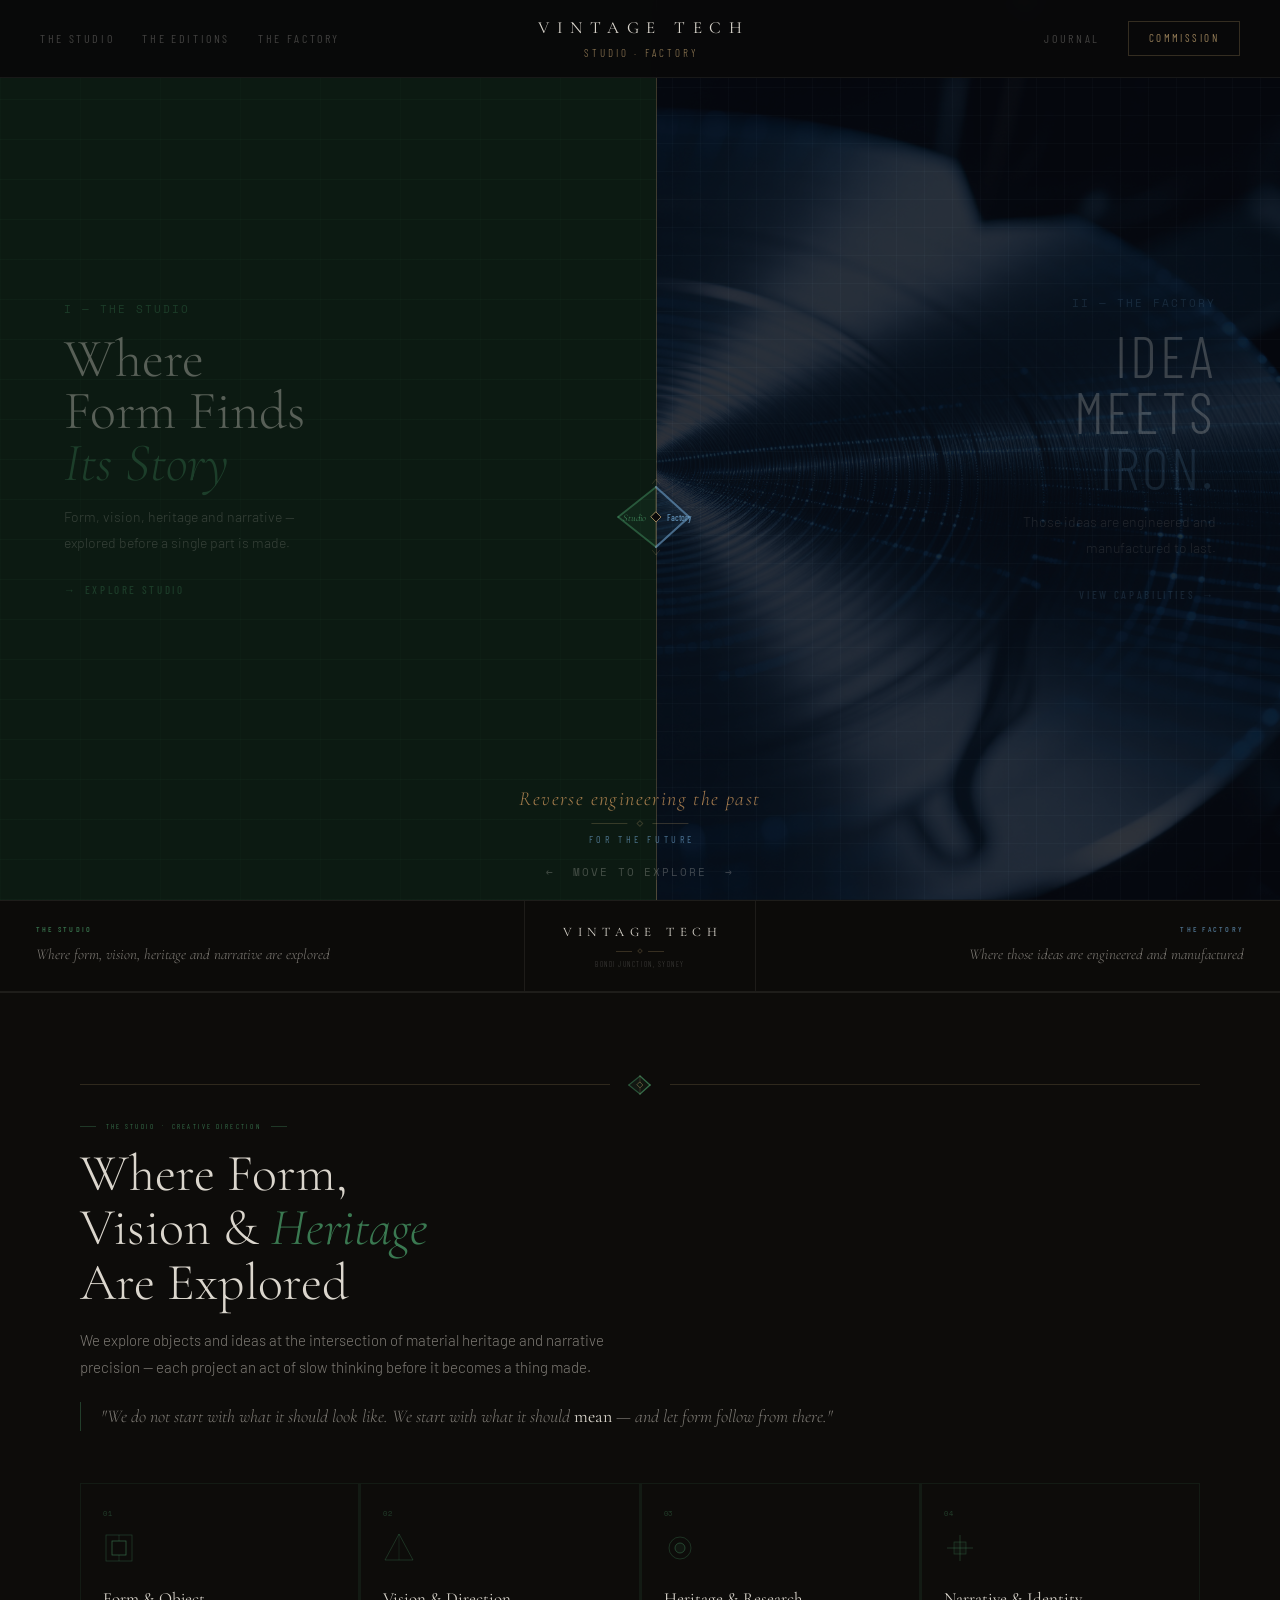
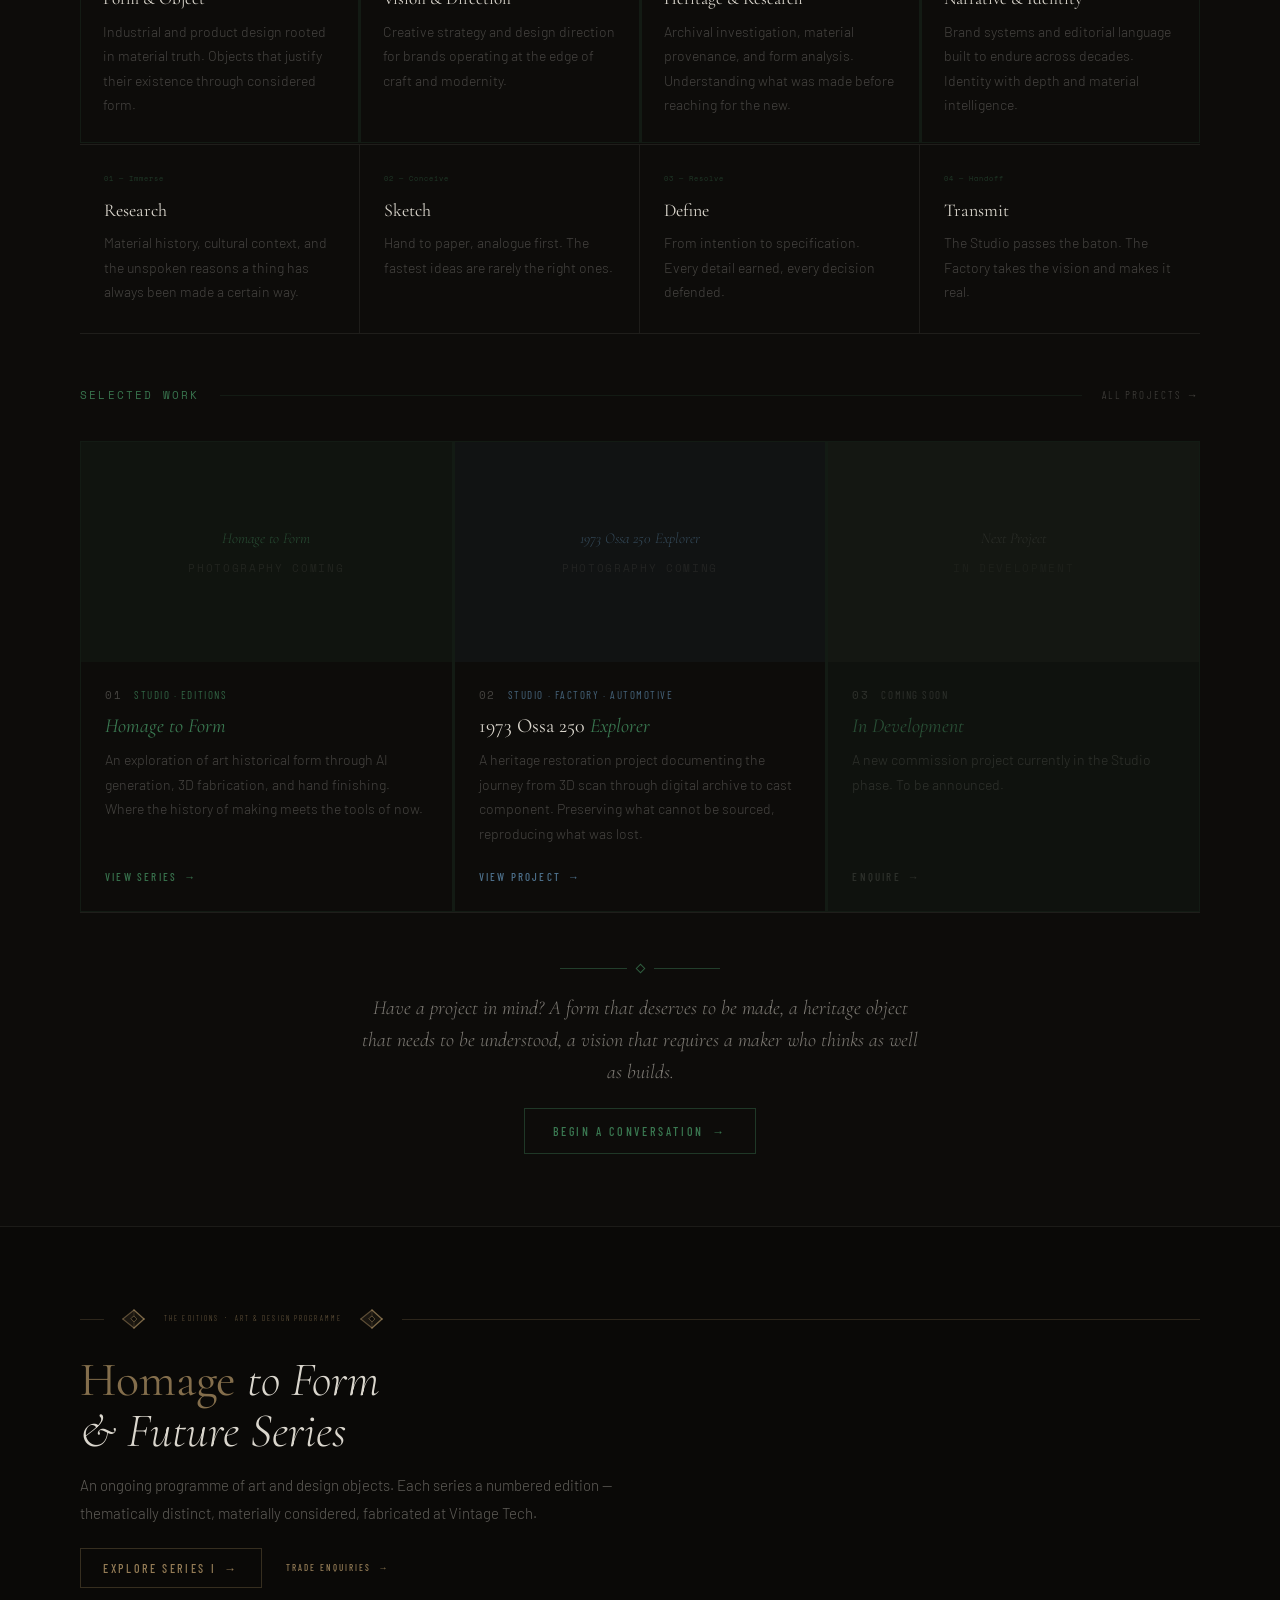
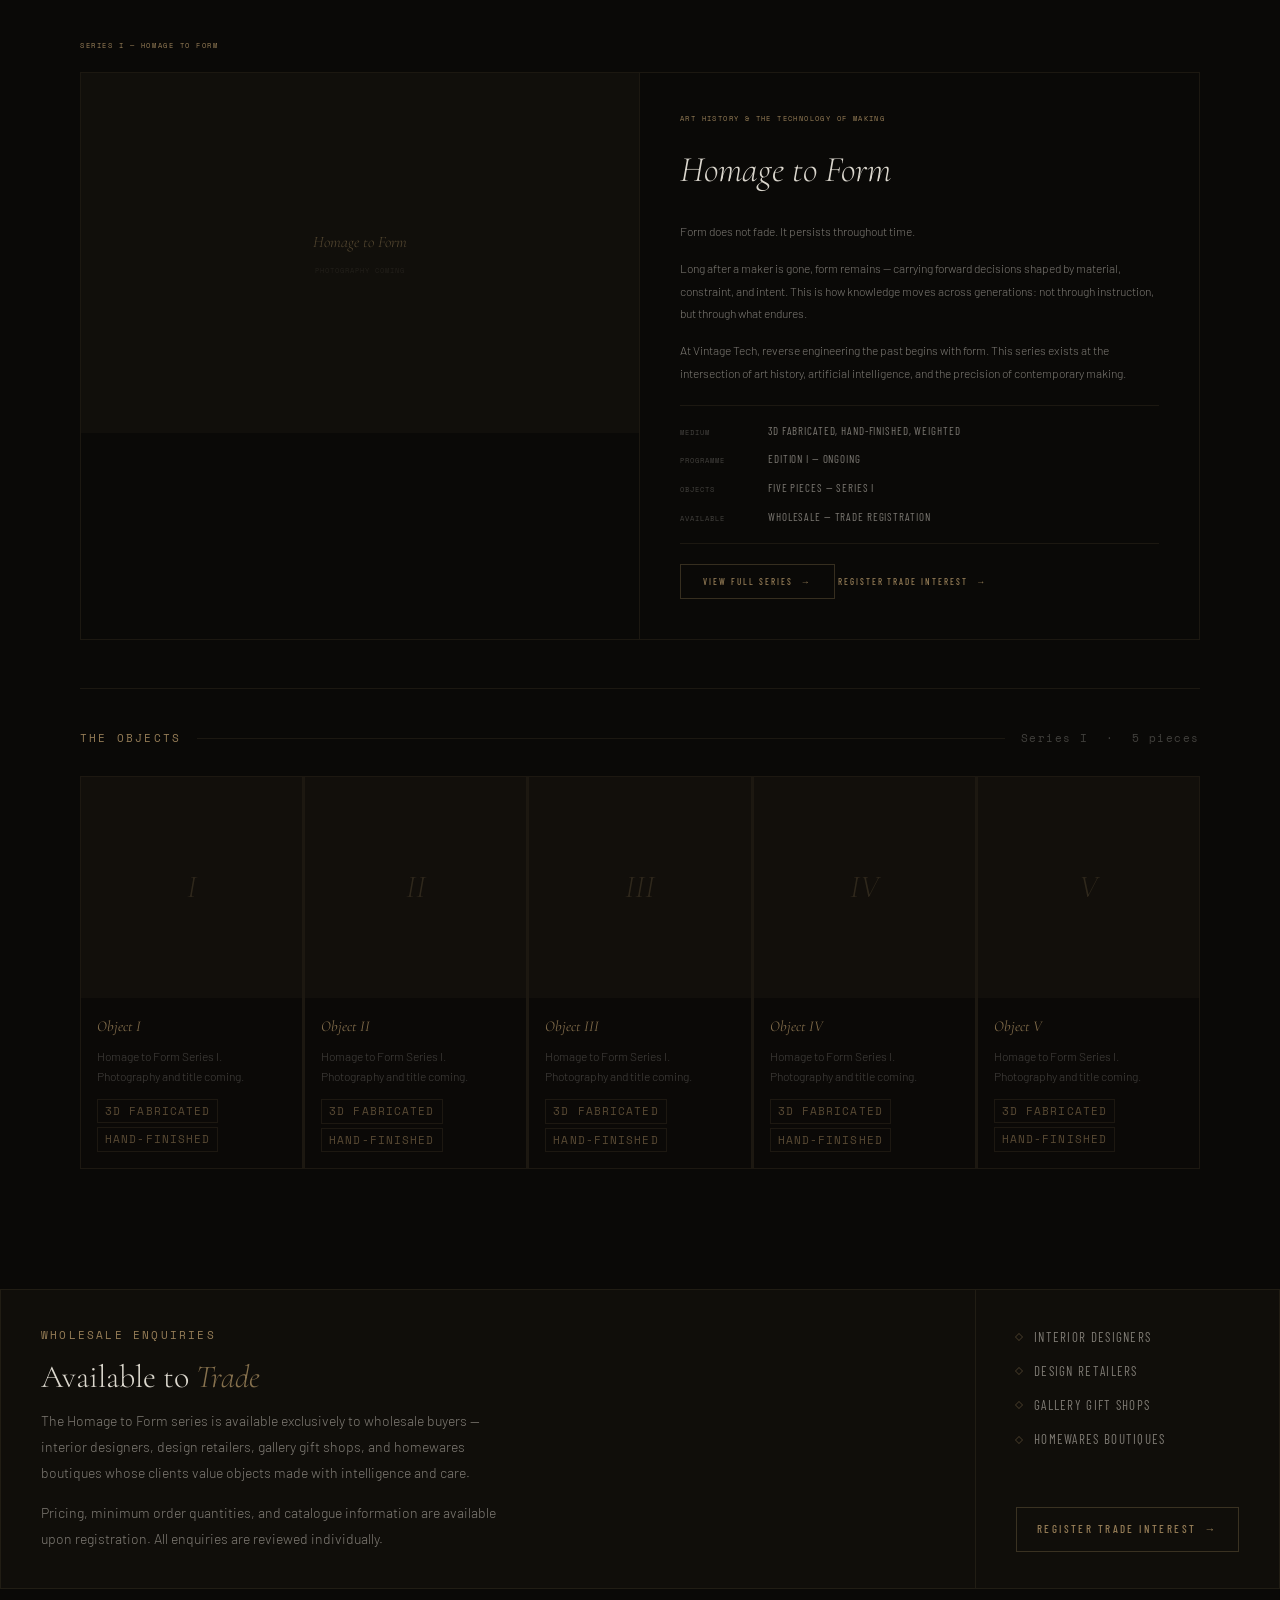
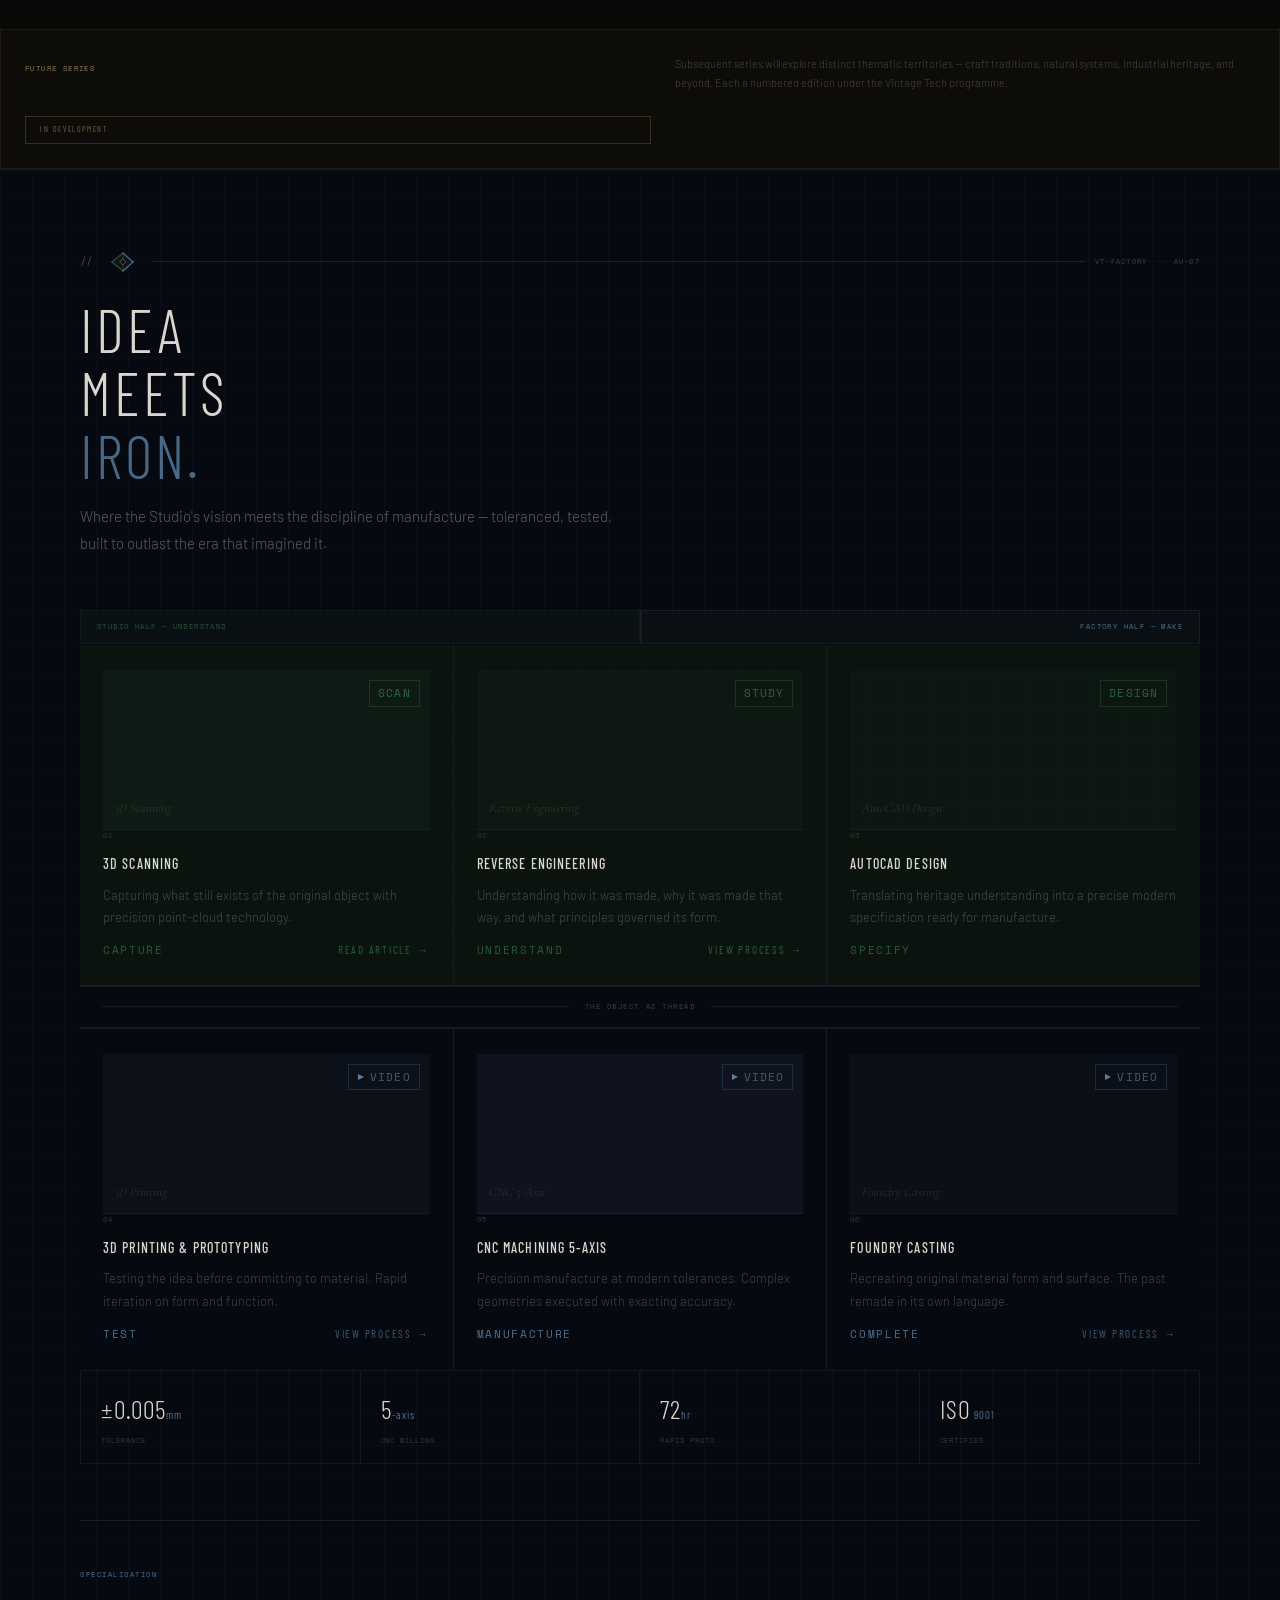
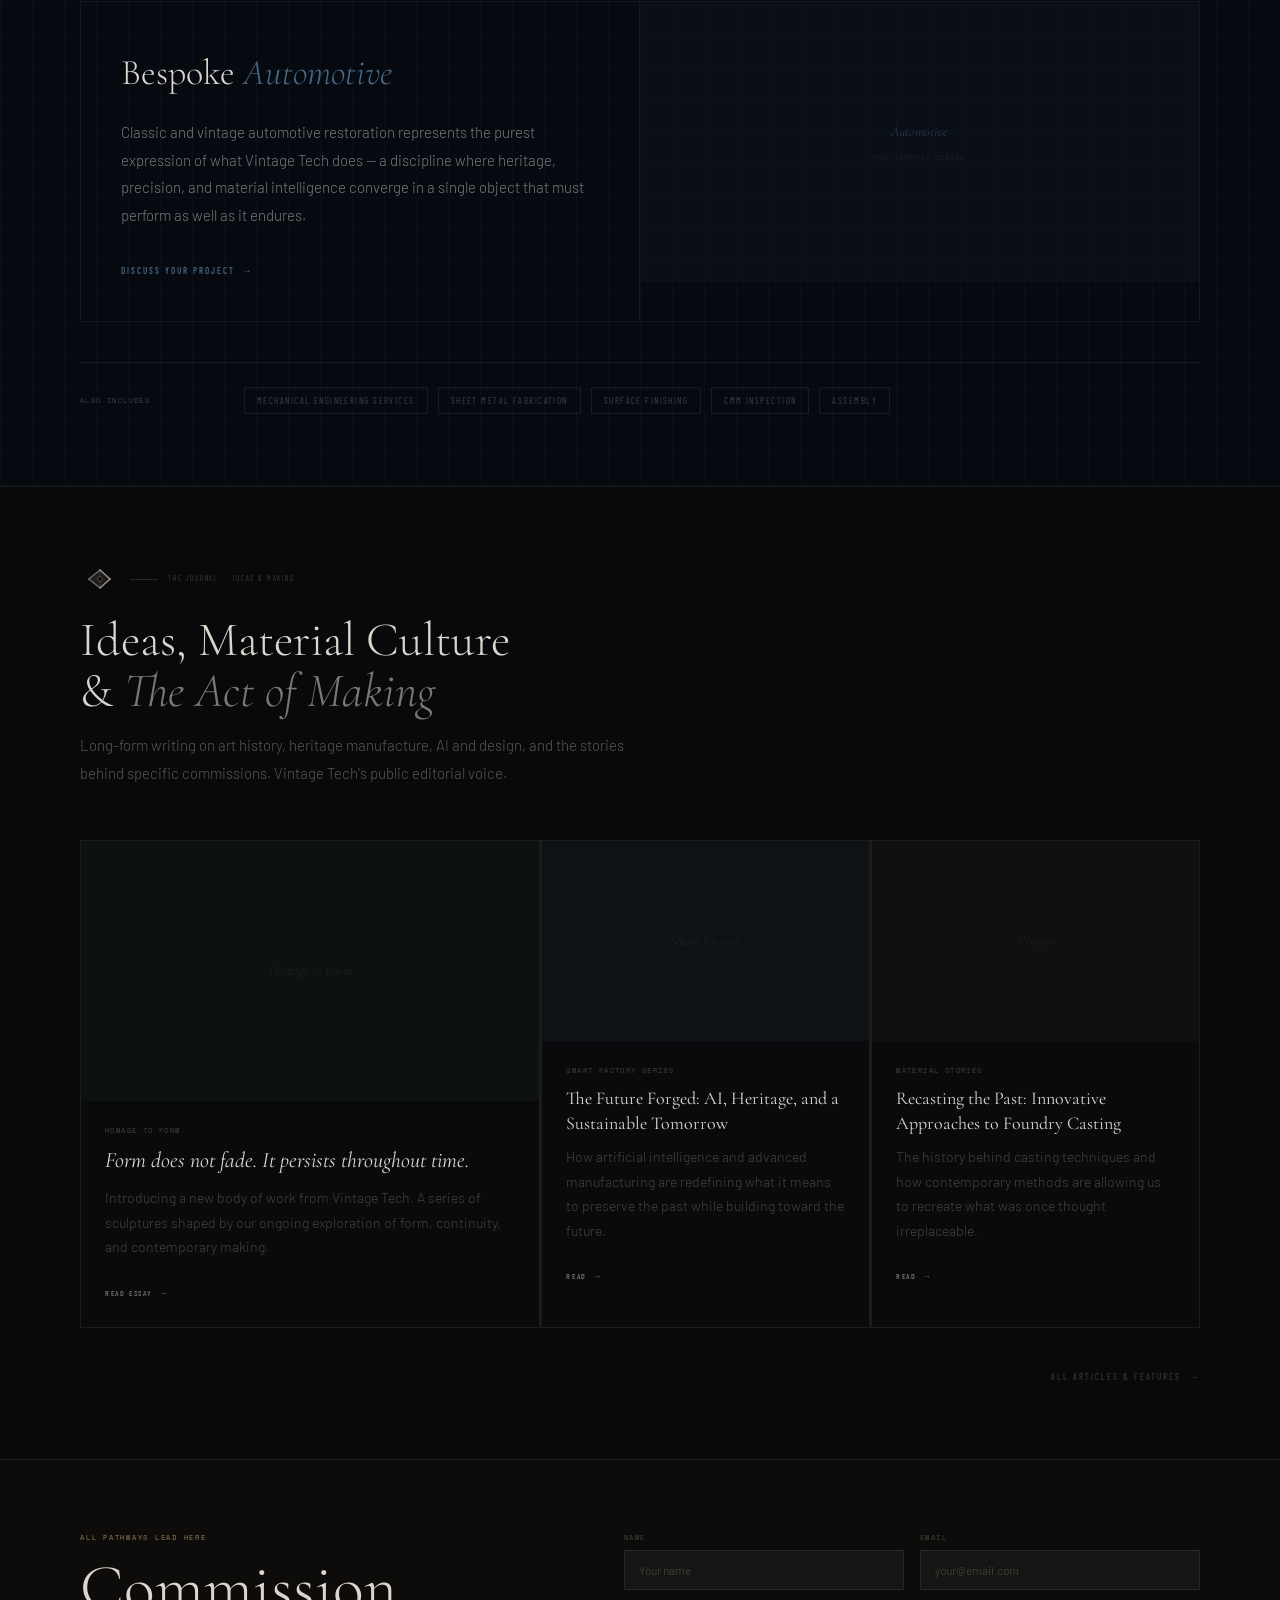
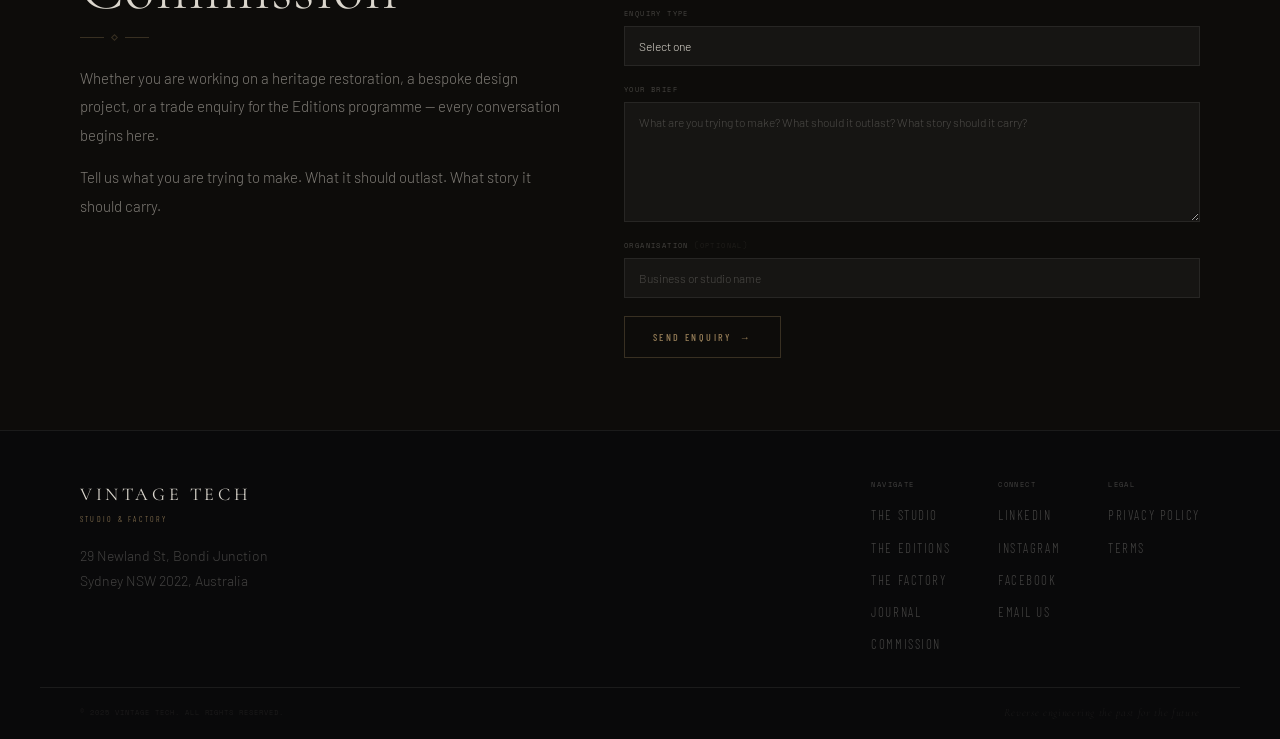
==== index.html @ 2820f930 "Add files via upload" ====
<!DOCTYPE html>
<html lang="en-AU">
<head>
  <meta charset="UTF-8">
  <meta name="viewport" content="width=device-width, initial-scale=1.0">
  <title>Vintage Tech — Studio &amp; Factory</title>
  <meta name="description" content="Reverse engineering the past for the future. Vintage Tech is a Sydney-based studio and factory specialising in heritage design, precision engineering, and the Homage to Form art and design programme.">
  <link rel="preconnect" href="https://fonts.googleapis.com">
  <link rel="preconnect" href="https://fonts.gstatic.com" crossorigin>
  <link href="https://fonts.googleapis.com/css2?family=Cormorant+Garamond:ital,wght@0,300;0,400;0,500;1,300;1,400;1,500&family=Barlow+Condensed:wght@200;300;400;500;600;700&family=Barlow:wght@200;300;400;500&family=Space+Mono:wght@400;700&display=swap" rel="stylesheet">
  <style>/* ═══════════════════════════════════════
   VINTAGE TECH — Main Stylesheet
   Palette:
   Studio  → Forest Green  #1c3d2b / #2e6644 / rgba(74,158,106,x)
   Factory → Steel Blue    #0d1020 / #2c4a7a / rgba(106,156,196,x)
   Brand   → Gold Accent   rgba(184,154,106,x)
   Base    → Near Black    #09090a
═══════════════════════════════════════ */

/* ── Reset & Base ── */
*, *::before, *::after { box-sizing: border-box; margin: 0; padding: 0; }

:root {
  --ink:       #09090a;
  --ink-warm:  #0d0c0a;
  --ink-cold:  #070910;
  --parchment: #ede8de;

  --s-dark:    #0c1a12;
  --s-mid:     #1c3d2b;
  --s-accent:  #2e6644;
  --s-glow:    rgba(74,158,106,0.7);
  --s-dim:     rgba(74,158,106,0.35);
  --s-hair:    rgba(74,158,106,0.1);

  --f-dark:    #070910;
  --f-mid:     #1a1f2e;
  --f-accent:  #2c4a7a;
  --f-glow:    rgba(106,156,196,0.7);
  --f-dim:     rgba(106,156,196,0.35);
  --f-hair:    rgba(106,156,196,0.1);

  --gold:      rgba(184,154,106,0.8);
  --gold-dim:  rgba(184,154,106,0.25);
  --gold-hair: rgba(184,154,106,0.1);

  --white:     rgba(237,232,222,0.92);
  --white-mid: rgba(237,232,222,0.5);
  --white-dim: rgba(237,232,222,0.25);
  --white-hair:rgba(237,232,222,0.08);

  --ff-serif:  'Cormorant Garamond', serif;
  --ff-cond:   'Barlow Condensed', sans-serif;
  --ff-body:   'Barlow', sans-serif;
  --ff-mono:   'Space Mono', monospace;
}

html { scroll-behavior: smooth; }

body {
  background: var(--ink);
  color: var(--white);
  font-family: var(--ff-body);
  font-weight: 300;
  line-height: 1.7;
  overflow-x: hidden;
}

a { text-decoration: none; color: inherit; }
.hidden { display: none; }

/* ── Navigation ── */
.nav {
  position: fixed;
  top: 0; left: 0; right: 0;
  z-index: 100;
  background: rgba(9,9,10,0.96);
  border-bottom: 1px solid var(--white-hair);
  backdrop-filter: blur(8px);
}
.nav-inner {
  display: grid;
  grid-template-columns: 1fr auto 1fr;
  align-items: center;
  padding: 14px 40px;
  max-width: 1400px;
  margin: 0 auto;
}
.nav-left  { display: flex; gap: 28px; align-items: center; }
.nav-right { display: flex; gap: 28px; align-items: center; justify-content: flex-end; }
.nav-link {
  font-family: var(--ff-cond);
  font-size: 12px; letter-spacing: .22em; text-transform: uppercase;
  color: var(--white-dim); transition: color .25s; font-weight: 400;
}
.nav-link:hover { color: var(--white); }
.nav-brand { text-align: center; }
.nav-logo-wrap {
  display: flex; align-items: center; gap: 10px;
  text-decoration: none;
}
.nav-logo-text { display: flex; flex-direction: column; gap: 1px; }
.brand-name {
  font-family: var(--ff-serif);
  font-size: 17px; letter-spacing: .44em; text-transform: uppercase;
  color: var(--white); font-weight: 400; padding-left: .44em; white-space: nowrap;
}
.brand-tag {
  font-family: var(--ff-cond);
  font-size: 11px; letter-spacing: .28em; text-transform: uppercase;
  color: var(--gold); font-weight: 300; padding-left: .28em;
}
.nav-cta {
  font-family: var(--ff-cond);
  font-size: 11px; letter-spacing: .22em; text-transform: uppercase;
  color: var(--gold); border: 1px solid var(--gold-dim);
  padding: 7px 20px; transition: all .25s; font-weight: 400;
}
.nav-cta:hover { background: var(--gold-dim); }

/* ── Hero ── */
.hero {
  position: relative;
  height: 100vh;
  min-height: 600px;
  overflow: hidden;
  cursor: crosshair;
  user-select: none;
  margin-top: 0;
}

.hero-factory {
  position: absolute; inset: 0;
  background: var(--ink-cold);
}
.factory-grid {
  position: absolute; inset: 0;
  background-image:
    repeating-linear-gradient(0deg, rgba(106,156,196,.04) 0, rgba(106,156,196,.04) 1px, transparent 1px, transparent 28px),
    repeating-linear-gradient(90deg, rgba(106,156,196,.04) 0, rgba(106,156,196,.04) 1px, transparent 1px, transparent 28px);
}
.factory-img {
  position: absolute; inset: 0;
  background-size: cover; background-position: center;
  background-repeat: no-repeat;
  opacity: .18;
}

.hero-studio {
  position: absolute; inset: 0;
  background: var(--s-dark);
  clip-path: polygon(0 0, 50% 0, 50% 100%, 0 100%);
  transition: none;
}
.studio-lines {
  position: absolute; inset: 0;
  background-image:
    repeating-linear-gradient(0deg, rgba(74,158,106,.045) 0, rgba(74,158,106,.045) 1px, transparent 1px, transparent 40px),
    repeating-linear-gradient(90deg, rgba(74,158,106,.022) 0, rgba(74,158,106,.022) 1px, transparent 1px, transparent 80px);
}
.studio-img {
  position: absolute; inset: 0;
  background-size: cover; background-position: center;
  background-repeat: no-repeat;
  opacity: .18;
}

.hero-divider {
  position: absolute; top: 0; bottom: 0;
  left: 50%; width: 1px;
  background: rgba(184,154,106,.3);
  z-index: 14; pointer-events: none;
}
.divider-tick { position: absolute; left: 0; width: 1px; height: 20px; background: rgba(184,154,106,.15); }
.divider-tick.top  { top: 0; }
.divider-tick.bottom { bottom: 0; }

/* divider tick marks */

/* Diamond canvas — rides the divider line, centred at cursor Y */
.hero-diamond-canvas {
  position: absolute;
  z-index: 20;
  pointer-events: none;
  transform: translate(-50%, -50%);
  left: auto;
  top: auto;
}

.hero-content {
  position: absolute; top: 50%; transform: translateY(-50%);
  z-index: 10; pointer-events: none;
  opacity: 0; transition: opacity .15s;
  max-width: 260px;
}
.studio-content  { left: 5%; }
.factory-content { right: 5%; text-align: right; }

.hc-eyebrow {
  font-family: var(--ff-mono);
  font-size: 11px; letter-spacing: .18em; text-transform: uppercase;
  margin-bottom: 14px;
}
.studio-content .hc-eyebrow  { color: var(--s-glow); }
.factory-content .hc-eyebrow { color: var(--f-glow); }
.factory-eyebrow { color: var(--f-glow) !important; }

.hc-headline {
  font-family: var(--ff-serif);
  line-height: .97; font-weight: 300; color: var(--white); margin-bottom: 14px;
}
.studio-headline  { font-size: 54px; }
.studio-headline em { font-style: italic; color: rgba(74,158,106,.75); }
.factory-headline {
  font-family: var(--ff-cond) !important;
  font-size: 58px; font-weight: 300; text-transform: uppercase; letter-spacing: .05em;
}
.factory-headline span { color: rgba(106,156,196,.65); }

.hc-body {
  font-family: var(--ff-body);
  font-size: 14px; font-weight: 300;
  color: var(--white-mid); line-height: 1.85; margin-bottom: 18px;
}
.hc-action {
  display: inline-flex; align-items: center; gap: 7px;
  font-family: var(--ff-cond);
  font-size: 11px; letter-spacing: .24em; text-transform: uppercase; font-weight: 500;
  pointer-events: all;
}
.studio-action  { color: rgba(74,158,106,.7); }
.factory-action { color: rgba(106,156,196,.7); }
.action-arrow   { font-size: 11px; }

.hero-mantra {
  position: absolute; bottom: 52px; left: 50%;
  transform: translateX(-50%);
  z-index: 22; pointer-events: none;
  display: flex; flex-direction: column; align-items: center; gap: 5px;
}
.mantra-past {
  font-family: var(--ff-serif);
  font-size: 20px; font-style: italic; font-weight: 300;
  color: rgba(200,148,90,.82); letter-spacing: .07em; white-space: nowrap;
}
.mantra-orn { display: flex; align-items: center; gap: 10px; }
.mantra-line    { display: block; width: 36px; height: 1px; background: var(--gold-dim); }
.mantra-diamond { display: block; width: 5px; height: 5px; border: 1px solid var(--gold-dim); transform: rotate(45deg); }
.mantra-future {
  font-family: var(--ff-cond);
  font-size: 10px; letter-spacing: .36em; text-transform: uppercase;
  color: rgba(106,156,196,.65); font-weight: 400; padding-left: .36em;
}

.hero-hint {
  position: absolute; bottom: 18px; left: 50%;
  transform: translateX(-50%);
  z-index: 22; pointer-events: none;
  font-family: var(--ff-mono); font-size: 11px; letter-spacing: .18em;
  color: var(--white-dim); text-transform: uppercase; white-space: nowrap;
  transition: opacity .5s;
}

/* ── Scroll indicator ── */
.scroll-indicator {
  position: absolute;
  bottom: 24px; left: 50%;
  transform: translateX(-50%);
  z-index: 30;
  display: flex; flex-direction: column; align-items: center; gap: 5px;
  text-decoration: none;
  opacity: 0;
  transition: opacity .6s ease;
  cursor: pointer;
  padding: 12px;
}
.scroll-indicator.visible { opacity: 1; }
.scroll-indicator.hidden  { opacity: 0; pointer-events: none; }

.si-diamond {
  width: 8px; height: 8px;
  border: 1px solid rgba(184,154,106,.65);
  background: transparent;
  transform: rotate(45deg);
  animation: si-pulse 2s ease-in-out infinite;
}
.si-chevron {
  animation: si-bounce 2s ease-in-out infinite;
}

@keyframes si-pulse {
  0%, 100% { border-color: rgba(184,154,106,.65); }
  50%       { border-color: rgba(184,154,106,.25); }
}
@keyframes si-bounce {
  0%, 100% { transform: translateY(0); }
  50%       { transform: translateY(3px); }
}

/* Show scroll indicator on mobile, hide hint text on mobile */
@media (max-width: 960px) {
  .hero-hint { display: none; }
  .scroll-indicator { opacity: 1; }
  .scroll-indicator.visible { opacity: 1; }
}
/* Hide on desktop — hint text serves that purpose */
@media (min-width: 961px) {
  .scroll-indicator { display: none; }
}

/* ── Diamond Section Header System ── */
.vt-section-head { margin-bottom: 52px; }

.vt-sh-crown {
  display: flex; align-items: center; gap: 10px;
  margin-bottom: 16px;
}
.vt-sh-line {
  flex: 1; height: 1px;
  background: rgba(184,154,106,.2);
}
.vt-sh-diamond {
  width: 7px; height: 7px; flex-shrink: 0;
  border: 1px solid rgba(184,154,106,.6);
  transform: rotate(45deg);
}
.studio-section-head .vt-sh-diamond { background: var(--s-dark); }
.editions-section-head .vt-sh-diamond { background: rgba(11,10,8,1); }

.vt-sh-eyebrow {
  display: flex; align-items: center; gap: 10px;
  font-family: var(--ff-cond);
  font-size: 7px; letter-spacing: .32em; text-transform: uppercase;
  font-weight: 400; margin-bottom: 14px;
}
.studio-sh-eyebrow { color: rgba(74,158,106,.65); }
.vt-sh-eyebrow-rule {
  display: block; width: 16px; height: 1px;
  background: rgba(74,158,106,.3);
}

.vt-sh-title {
  font-family: var(--ff-serif);
  font-size: 52px; font-weight: 300;
  color: var(--white); line-height: 1.05;
  margin-bottom: 16px;
}
.studio-sh-title em { font-style: italic; color: rgba(74,158,106,.75); }

.vt-sh-sub {
  font-family: var(--ff-body);
  font-size: 15px; font-weight: 300;
  color: var(--white-mid); line-height: 1.85;
  max-width: 560px; margin-bottom: 20px;
}

/* Section header animated mark canvas */
.vt-sh-mark {
  display: block;
  flex-shrink: 0;
  width: 40px; height: 40px;
}
.editions-line { flex: 0 0 24px; }
.editions-line-r { flex: 1; }
.editions-diamond { border-color: rgba(184,154,106,.55); }
.editions-diamond { background: rgba(11,10,8,1); }

/* Editions navigation links */
.editions-title-link {
  color: inherit; text-decoration: none; transition: opacity .25s;
}
.editions-title-link:hover { opacity: .75; }
.editions-head-links {
  display: flex; gap: 24px; align-items: center; margin-top: 12px;
}
.editions-explore-link {
  font-family: var(--ff-cond); font-size: 12px;
  letter-spacing: .22em; text-transform: uppercase;
  color: var(--gold); border: 1px solid var(--gold-dim);
  padding: 9px 22px; font-weight: 500;
  display: inline-flex; align-items: center; gap: 8px;
  transition: all .25s;
}
.editions-explore-link:hover { background: var(--gold-dim); }
.series-cta-primary {
  border: 1px solid var(--gold-dim);
  color: var(--gold); padding: 9px 22px;
}
.series-cta-primary:hover { background: var(--gold-dim); }
/* Object card as link */
.object-card-link { text-decoration: none; color: inherit; cursor: pointer; }
.object-card-link:hover { border-color: var(--gold-dim) !important; }
.object-card-link:hover .oc-title em { color: rgba(184,154,106,.9); }
.vt-sh-label-centre {
  font-family: var(--ff-cond);
  font-size: 7px; letter-spacing: .3em; text-transform: uppercase;
  color: rgba(184,154,106,.6); font-weight: 300; white-space: nowrap;
}
.editions-sh-title {
  font-size: 48px; font-style: italic;
}
.editions-sh-title strong {
  font-style: normal; font-weight: 400;
  color: rgba(184,154,106,.7);
}
.editions-sh-sub { color: rgba(237,232,222,.38); }

/* Factory header */
.factory-section-head .vt-sh-title {
  font-family: var(--ff-cond) !important;
  font-size: 60px; font-weight: 300;
  text-transform: uppercase; letter-spacing: .05em;
}
.factory-sh-sub { color: rgba(237,232,222,.38); }
.vt-sh-slash {
  font-family: var(--ff-mono); font-size: 11px;
  color: rgba(106,156,196,.5); letter-spacing: -.05em; flex-shrink: 0;
}
.factory-diamond {
  border-color: rgba(106,156,196,.55);
  background: var(--ink-cold);
}
.factory-line { flex: 1; background: rgba(106,156,196,.15); }
.vt-sh-code {
  font-family: var(--ff-mono); font-size: 7px;
  letter-spacing: .18em; color: rgba(106,156,196,.4);
  white-space: nowrap; flex-shrink: 0;
}

/* Journal header */
.journal-section-head .vt-sh-title {
  font-size: 48px;
}
.journal-sh-title em { font-style: italic; color: rgba(237,232,222,.5); }
.journal-sh-sub { color: rgba(237,232,222,.35); }
.journal-crown { justify-content: flex-start; }
.journal-diamond {
  border-color: rgba(237,232,222,.25);
  background: var(--ink);
}
.journal-line { flex: 0 0 28px; }
.vt-sh-label-left {
  font-family: var(--ff-cond);
  font-size: 7px; letter-spacing: .26em; text-transform: uppercase;
  color: rgba(237,232,222,.3); font-weight: 300;
}

/* ── Bridge Band ── */
.bridge {
  display: grid; grid-template-columns: 1fr auto 1fr;
  border-top: 1px solid var(--white-hair);
  border-bottom: 1px solid var(--white-hair);
  background: rgba(13,12,10,.98);
}
.bridge-studio, .bridge-factory {
  padding: 22px 36px;
  display: flex; flex-direction: column; gap: 5px;
}
.bridge-factory { align-items: flex-end; text-align: right; border-left: 1px solid var(--white-hair); }
.bridge-studio  { border-right: 1px solid var(--white-hair); }
.bridge-world-label {
  font-family: var(--ff-cond);
  font-size: 8px; letter-spacing: .28em; text-transform: uppercase; font-weight: 500;
}
.studio-label  { color: var(--s-glow); }
.factory-label { color: var(--f-glow); }
.bridge-desc {
  font-family: var(--ff-serif);
  font-size: 15px; font-style: italic; font-weight: 300; color: var(--white-mid);
}
.bridge-centre {
  padding: 20px 32px;
  display: flex; flex-direction: column; align-items: center; justify-content: center; gap: 6px;
}
.bridge-mark {
  font-family: var(--ff-serif);
  font-size: 13px; letter-spacing: .44em; text-transform: uppercase;
  color: var(--white); font-weight: 400; padding-left: .44em;
}
.bridge-orn { display: flex; align-items: center; gap: 6px; }
.b-line    { display: block; width: 16px; height: 1px; background: var(--gold-dim); }
.b-diamond { display: block; width: 4px; height: 4px; border: 1px solid var(--gold-dim); transform: rotate(45deg); }
.bridge-location {
  font-family: var(--ff-cond);
  font-size: 7px; letter-spacing: .22em; text-transform: uppercase;
  color: var(--white-dim); font-weight: 300;
}

/* ── Shared Section Styles ── */
.world-section, .journal-section, .commission-section {
  border-top: 1px solid var(--white-hair);
}
.section-inner {
  max-width: 1200px; margin: 0 auto;
  padding: 72px 40px;
}
.section-head {
  display: grid; grid-template-columns: 60px 1fr 1fr;
  gap: 32px; margin-bottom: 56px;
  align-items: start;
}
.section-num {
  font-family: var(--ff-serif);
  font-size: 72px; line-height: 1; font-weight: 300;
  color: var(--white-hair); margin-top: -8px;
}
.section-eyebrow {
  font-family: var(--ff-cond);
  font-size: 8px; letter-spacing: .3em; text-transform: uppercase;
  font-weight: 400; margin-bottom: 12px;
}
.section-title {
  font-family: var(--ff-serif);
  font-size: 48px; line-height: 1.05; font-weight: 300; color: var(--white);
}

/* ── Studio Section ── */
.studio-section { background: var(--ink-warm); }
.studio-eyebrow-text { color: var(--s-glow); }
.studio-title em { font-style: italic; color: rgba(74,158,106,.75); }
.studio-quote {
  font-family: var(--ff-serif);
  font-size: 18px; font-style: italic; font-weight: 300;
  color: var(--white-mid); line-height: 1.6; border-left: 1px solid var(--s-dim);
  padding-left: 20px;
}
.studio-quote strong { color: var(--white); font-style: normal; font-weight: 400; }

.disciplines-grid {
  display: grid; grid-template-columns: repeat(4, 1fr);
  gap: 1px; background: var(--s-hair); margin-bottom: 1px;
}
.discipline-card {
  padding: 24px 22px; background: var(--ink-warm);
  border: 1px solid var(--s-hair); transition: border-color .25s;
}
.discipline-card:hover { border-color: rgba(74,158,106,.2); }
.dc-num {
  font-family: var(--ff-mono); font-size: 7px;
  color: var(--s-dim); letter-spacing: .14em; margin-bottom: 12px;
}
.dc-icon { margin-bottom: 14px; }
.dc-name {
  font-family: var(--ff-serif); font-size: 17px; font-weight: 400;
  color: var(--white); margin-bottom: 6px;
}
.dc-desc {
  font-family: var(--ff-body); font-size: 14px; color: var(--white-dim);
  line-height: 1.75; font-weight: 300;
}

.process-strip {
  display: grid; grid-template-columns: repeat(4,1fr);
  border-top: 1px solid var(--white-hair);
}
.process-step {
  padding: 28px 24px; border-right: 1px solid var(--white-hair);
}
.process-step:last-child { border-right: none; }
.ps-num {
  font-family: var(--ff-mono); font-size: 7px;
  color: rgba(74,158,106,.3); letter-spacing: .14em; margin-bottom: 10px;
}
.ps-name {
  font-family: var(--ff-serif); font-size: 18px; font-weight: 400;
  color: var(--white); margin-bottom: 6px;
}
.ps-desc {
  font-family: var(--ff-body); font-size: 14px;
  color: var(--white-dim); line-height: 1.75; font-weight: 300;
}

/* ── Studio Selected Work ── */
.studio-work {
  border-top: 1px solid var(--white-hair);
  padding-top: 52px; margin-top: 0;
}
.studio-work-head {
  display: flex; align-items: center; gap: 20px;
  margin-bottom: 36px;
}
.sw-label {
  font-family: var(--ff-mono); font-size: 11px;
  letter-spacing: .2em; text-transform: uppercase;
  color: var(--s-glow); white-space: nowrap; flex-shrink: 0;
}
.sw-rule { flex: 1; height: 1px; background: var(--s-hair); }
.sw-all {
  font-family: var(--ff-cond); font-size: 11px; letter-spacing: .2em;
  text-transform: uppercase; color: var(--white-dim);
  white-space: nowrap; flex-shrink: 0; transition: color .25s;
}
.sw-all:hover { color: var(--white); }

.studio-work-grid {
  display: grid; grid-template-columns: repeat(3,1fr);
  gap: 1px; background: var(--s-hair);
}
.sw-card {
  background: var(--ink-warm);
  display: flex; flex-direction: column;
  border: 1px solid var(--s-hair); transition: border-color .25s;
}
.sw-card:hover { border-color: rgba(74,158,106,.2); }
.sw-card-upcoming { opacity: .55; }

.sw-card-img { width: 100%; height: 220px; position: relative; overflow: hidden; }
.sw-img-placeholder {
  background: rgba(74,158,106,.06);
  display: flex; flex-direction: column;
  align-items: center; justify-content: center; gap: 8px;
}
.sw-img-factory  { background: rgba(106,156,196,.05); }
.sw-img-upcoming { background: rgba(237,232,222,.03); }
.sw-img-label {
  font-family: var(--ff-serif); font-style: italic;
  font-size: 15px; color: rgba(74,158,106,.4);
}
.sw-img-factory .sw-img-label  { color: rgba(106,156,196,.4); }
.sw-img-upcoming .sw-img-label { color: rgba(237,232,222,.2); }
.sw-img-sub {
  font-family: var(--ff-mono); font-size: 11px;
  letter-spacing: .15em; text-transform: uppercase;
  color: var(--white-hair);
}

.sw-card-body { padding: 24px; display: flex; flex-direction: column; gap: 10px; flex: 1; }
.sw-card-meta { display: flex; align-items: center; gap: 12px; }
.sw-card-num {
  font-family: var(--ff-mono); font-size: 11px;
  color: var(--white-dim); letter-spacing: .14em;
}
.sw-card-cat {
  font-family: var(--ff-cond); font-size: 11px;
  letter-spacing: .14em; text-transform: uppercase; font-weight: 400;
}
.studio-cat  { color: rgba(74,158,106,.6); }
.factory-cat { color: rgba(106,156,196,.6); }
.upcoming-cat { color: var(--white-dim); }

.sw-card-title {
  font-family: var(--ff-serif); font-size: 20px;
  font-weight: 400; color: var(--white); line-height: 1.2;
}
.sw-card-title em { font-style: italic; color: rgba(74,158,106,.75); }
.sw-card-desc {
  font-family: var(--ff-body); font-size: 14px; font-weight: 300;
  color: var(--white-dim); line-height: 1.75; flex: 1;
}
.sw-card-link {
  font-family: var(--ff-cond); font-size: 11px; letter-spacing: .2em;
  text-transform: uppercase; font-weight: 500;
  display: inline-flex; align-items: center; gap: 7px;
  margin-top: auto; padding-top: 12px;
  transition: opacity .25s;
}
.sw-card-link:hover { opacity: .7; }
.studio-link  { color: rgba(74,158,106,.7); }
.factory-link { color: rgba(106,156,196,.7); }
.upcoming-link { color: var(--white-dim); cursor: default; }

/* Studio closing CTA */
.studio-cta {
  border-top: 1px solid var(--white-hair);
  padding: 52px 0 0;
}
.studio-cta-inner {
  display: flex; flex-direction: column; align-items: center;
  gap: 20px; text-align: center;
}
.sc-orn { display: flex; align-items: center; gap: 10px; width: 160px; }
.sc-orn-line { flex: 1; height: 1px; background: var(--s-dim); }
.sc-orn-diamond {
  width: 7px; height: 7px; flex-shrink: 0;
  border: 1px solid rgba(74,158,106,.55);
  background: var(--ink-warm); transform: rotate(45deg);
}
.studio-cta-text {
  font-family: var(--ff-serif); font-size: 20px;
  font-style: italic; font-weight: 300;
  color: var(--white-mid); line-height: 1.6;
  max-width: 560px;
}
.studio-cta-link {
  font-family: var(--ff-cond); font-size: 12px; letter-spacing: .24em;
  text-transform: uppercase; font-weight: 500;
  color: rgba(74,158,106,.75); border: 1px solid rgba(74,158,106,.3);
  padding: 12px 28px; display: inline-flex; align-items: center; gap: 8px;
  transition: all .25s;
}
.studio-cta-link:hover { background: rgba(74,158,106,.08); }

/* ── Editions Section ── */
.editions-section { background: rgba(11,10,8,.98); }
.editions-head { grid-template-columns: 60px 1fr auto; }
.editions-num { color: rgba(184,154,106,.12); }
.editions-eyebrow-text { color: var(--gold); }
.editions-title { font-size: 44px; }
.editions-title em { font-style: italic; color: rgba(184,154,106,.7); }
.editions-intro { max-width: 280px; }
.editions-intro-text {
  font-family: var(--ff-body); font-size: 15px; font-weight: 300;
  color: var(--white-mid); line-height: 1.85; margin-bottom: 16px;
}
.editions-trade-link {
  font-family: var(--ff-cond); font-size: 9px; letter-spacing: .22em;
  text-transform: uppercase; color: var(--gold); font-weight: 500;
  display: flex; align-items: center; gap: 8px; transition: opacity .25s;
}
.editions-trade-link:hover { opacity: .7; }

.series-block { margin-bottom: 48px; }
.series-label {
  font-family: var(--ff-mono); font-size: 7px; letter-spacing: .22em;
  text-transform: uppercase; color: var(--gold); margin-bottom: 20px;
}
.series-inner {
  display: grid; grid-template-columns: 1fr 1fr;
  gap: 0; border: 1px solid var(--gold-hair);
}
.series-image-col { border-right: 1px solid var(--gold-hair); }
.series-img-placeholder {
  width: 100%; height: 360px;
  background: rgba(184,154,106,.04);
  display: flex; flex-direction: column;
  align-items: center; justify-content: center; gap: 8px;
}
.sip-label {
  font-family: var(--ff-serif); font-style: italic;
  font-size: 16px; color: rgba(184,154,106,.4);
}
.sip-sub {
  font-family: var(--ff-mono); font-size: 7px; letter-spacing: .15em;
  text-transform: uppercase; color: var(--white-hair);
}
.series-text-col { padding: 40px; }
.series-eyebrow {
  font-family: var(--ff-mono); font-size: 7px; letter-spacing: .2em;
  text-transform: uppercase; color: var(--gold); margin-bottom: 14px;
}
.series-title {
  font-family: var(--ff-serif); font-size: 36px; font-weight: 300;
  font-style: italic; color: var(--white); margin-bottom: 20px;
}
.series-body p {
  font-family: var(--ff-body); font-size: 12px; font-weight: 300;
  color: var(--white-mid); line-height: 1.9; margin-bottom: 14px;
}
.series-details {
  display: flex; flex-direction: column; gap: 10px;
  border-top: 1px solid var(--gold-hair); border-bottom: 1px solid var(--gold-hair);
  padding: 16px 0; margin: 20px 0;
}
.sd-item { display: flex; gap: 16px; align-items: baseline; }
.sd-label {
  font-family: var(--ff-mono); font-size: 7px; letter-spacing: .15em;
  text-transform: uppercase; color: var(--white-dim); min-width: 72px;
}
.sd-value {
  font-family: var(--ff-cond); font-size: 11px; letter-spacing: .08em;
  text-transform: uppercase; color: var(--white-mid); font-weight: 400;
}
.series-cta {
  font-family: var(--ff-cond); font-size: 9px; letter-spacing: .22em;
  text-transform: uppercase; color: var(--gold); font-weight: 500;
  display: inline-flex; align-items: center; gap: 8px; transition: opacity .25s;
}
.series-cta:hover { opacity: .7; }

.future-series {
  display: grid; grid-template-columns: 1fr auto;
  gap: 24px; align-items: center;
  padding: 24px; border: 1px solid var(--gold-hair);
  background: rgba(184,154,106,.02);
}
.fs-label {
  font-family: var(--ff-mono); font-size: 7px; letter-spacing: .2em;
  text-transform: uppercase; color: var(--gold); margin-bottom: 8px;
}
.fs-desc {
  font-family: var(--ff-body); font-size: 11px; color: var(--white-dim);
  font-weight: 300; line-height: 1.75; max-width: 580px;
}
.fs-status {
  font-family: var(--ff-cond); font-size: 8px; letter-spacing: .2em;
  text-transform: uppercase; color: var(--gold); border: 1px solid var(--gold-dim);
  padding: 6px 14px; white-space: nowrap;
}

/* ── Editions Object Grid ── */
.objects-head {
  display: flex; align-items: center; gap: 16px;
  margin: 48px 0 28px; padding-top: 40px;
  border-top: 1px solid var(--gold-hair);
}
.oh-label {
  font-family: var(--ff-mono); font-size: 11px;
  letter-spacing: .2em; text-transform: uppercase;
  color: var(--gold); white-space: nowrap; flex-shrink: 0;
}
.oh-rule { flex: 1; height: 1px; background: var(--gold-hair); }
.oh-count {
  font-family: var(--ff-mono); font-size: 11px;
  letter-spacing: .14em; color: var(--white-dim);
  white-space: nowrap; flex-shrink: 0;
}

.objects-grid {
  display: grid; grid-template-columns: repeat(5,1fr);
  gap: 1px; background: var(--gold-hair);
  margin-bottom: 48px;
}
.object-card {
  background: rgba(11,10,8,.98);
  border: 1px solid var(--gold-hair);
  display: flex; flex-direction: column;
  transition: border-color .25s;
}
.object-card:hover { border-color: var(--gold-dim); }

.oc-img {
  width: 100%; aspect-ratio: 1;
  position: relative; overflow: hidden;
  display: flex; align-items: center; justify-content: center;
}
.oc-img-placeholder { background: rgba(184,154,106,.04); }
.oc-num {
  font-family: var(--ff-serif); font-size: 32px;
  font-weight: 300; color: rgba(184,154,106,.18);
  font-style: italic;
}

.oc-body { padding: 16px; display: flex; flex-direction: column; gap: 8px; }
.oc-title {
  font-family: var(--ff-serif); font-size: 15px;
  font-weight: 400; color: var(--white);
}
.oc-title em { font-style: italic; color: rgba(184,154,106,.7); }
.oc-desc {
  font-family: var(--ff-body); font-size: 12px;
  font-weight: 300; color: var(--white-dim); line-height: 1.65;
}
.oc-meta { display: flex; flex-wrap: wrap; gap: 4px; margin-top: 4px; }
.oc-label {
  font-family: var(--ff-mono); font-size: 11px;
  letter-spacing: .1em; text-transform: uppercase;
  color: rgba(184,154,106,.45);
  border: 1px solid var(--gold-hair); padding: 2px 7px;
}

/* Trade pathway */
.trade-pathway {
  border: 1px solid var(--gold-hair);
  background: rgba(184,154,106,.03);
  margin-bottom: 40px;
}
.tp-inner {
  display: grid; grid-template-columns: 1fr auto;
  gap: 0;
}
.tp-text-col {
  padding: 36px 40px;
  border-right: 1px solid var(--gold-hair);
  display: flex; flex-direction: column; gap: 14px;
}
.tp-eyebrow {
  font-family: var(--ff-mono); font-size: 11px;
  letter-spacing: .2em; text-transform: uppercase;
  color: var(--gold);
}
.tp-title {
  font-family: var(--ff-serif); font-size: 32px;
  font-weight: 300; color: var(--white); line-height: 1.1;
}
.tp-title em { font-style: italic; color: rgba(184,154,106,.7); }
.tp-desc {
  font-family: var(--ff-body); font-size: 14px;
  font-weight: 300; color: var(--white-mid); line-height: 1.85;
  max-width: 480px;
}
.tp-cta-col {
  padding: 36px 40px;
  display: flex; flex-direction: column;
  justify-content: space-between; gap: 24px;
  min-width: 240px;
}
.tp-qualifiers { display: flex; flex-direction: column; gap: 12px; }
.tp-q-item { display: flex; align-items: center; gap: 12px; }
.tp-q-diamond {
  width: 6px; height: 6px; flex-shrink: 0;
  border: 1px solid var(--gold-dim); transform: rotate(45deg);
}
.tp-q-text {
  font-family: var(--ff-cond); font-size: 13px;
  letter-spacing: .1em; text-transform: uppercase;
  color: var(--white-mid); font-weight: 400;
}
.tp-cta {
  font-family: var(--ff-cond); font-size: 11px;
  letter-spacing: .22em; text-transform: uppercase;
  color: var(--gold); border: 1px solid var(--gold-dim);
  padding: 12px 20px; display: inline-flex;
  align-items: center; gap: 8px; font-weight: 500;
  transition: all .25s; align-self: flex-start;
}
.tp-cta:hover { background: var(--gold-dim); }

/* ── Factory Section ── */
.factory-section { background: var(--ink-cold); position: relative; }
.factory-grid-bg {
  position: absolute; inset: 0;
  background-image:
    repeating-linear-gradient(0deg, rgba(106,156,196,.03) 0, rgba(106,156,196,.03) 1px, transparent 1px, transparent 32px),
    repeating-linear-gradient(90deg, rgba(106,156,196,.03) 0, rgba(106,156,196,.03) 1px, transparent 1px, transparent 32px);
  pointer-events: none;
}
.factory-section .section-inner { position: relative; z-index: 2; }
.factory-num { color: rgba(106,156,196,.08); }
.factory-eyebrow-text {
  font-family: var(--ff-mono) !important; color: var(--f-glow);
}
.factory-title {
  font-family: var(--ff-cond) !important;
  font-size: 60px; font-weight: 300;
  text-transform: uppercase; letter-spacing: .05em;
}
.factory-accent { color: rgba(106,156,196,.65); }
.factory-intro-text {
  font-family: var(--ff-body); font-size: 15px; font-weight: 300;
  color: var(--white-mid); line-height: 1.85;
}

.service-sequence { margin-bottom: 56px; }
.seq-header {
  display: grid; grid-template-columns: 1fr auto 1fr;
  gap: 0; margin-bottom: 1px;
}
.seq-header-studio, .seq-header-factory {
  font-family: var(--ff-mono); font-size: 7px; letter-spacing: .2em;
  text-transform: uppercase; padding: 10px 16px;
  background: rgba(74,158,106,.04);
}
.seq-header-studio  { color: rgba(74,158,106,.5); border: 1px solid rgba(74,158,106,.08); }
.seq-header-factory { color: var(--f-glow); border: 1px solid var(--f-hair); text-align: right; }
.seq-divider-v { width: 1px; background: var(--white-hair); }

.services-grid {
  display: grid; grid-template-columns: repeat(3,1fr);
  gap: 1px; background: var(--white-hair);
}
.service-card {
  padding: 24px 22px; background: var(--ink-cold);
  border: 1px solid transparent; transition: border-color .25s;
}
.service-card:hover { border-color: rgba(106,156,196,.15); }
.studio-service { background: rgba(11,18,14,.9); }
.studio-service:hover { border-color: rgba(74,158,106,.15); }

.thread-divider {
  grid-column: span 3;
  display: flex; align-items: center; gap: 16px;
  padding: 14px 22px; background: var(--ink-cold);
  border-top: 1px solid var(--white-hair); border-bottom: 1px solid var(--white-hair);
}
.td-line { flex: 1; height: 1px; background: var(--white-hair); }
.td-text {
  font-family: var(--ff-mono); font-size: 7px; letter-spacing: .22em;
  text-transform: uppercase; color: var(--white-dim); white-space: nowrap;
}

.sc-num {
  font-family: var(--ff-mono); font-size: 7px;
  letter-spacing: .14em; margin-bottom: 10px;
}
.studio-service .sc-num  { color: rgba(74,158,106,.35); }
.factory-service .sc-num { color: var(--f-dim); }
.sc-name {
  font-family: var(--ff-cond); font-size: 14px; letter-spacing: .08em;
  text-transform: uppercase; font-weight: 500; color: var(--white); margin-bottom: 8px;
}
.sc-desc {
  font-family: var(--ff-body); font-size: 13px; color: var(--white-dim);
  line-height: 1.75; font-weight: 300; margin-bottom: 12px;
}
.sc-tag {
  font-family: var(--ff-mono); font-size: 11px; letter-spacing: .15em;
  text-transform: uppercase; color: rgba(74,158,106,.5);
}
.factory-tag { color: var(--f-glow) !important; }

/* Service card image placeholder */
.sc-img {
  width: 100%; height: 160px;
  position: relative; overflow: hidden;
  display: flex; align-items: center; justify-content: center;
  border-bottom: 1px solid rgba(237,232,222,.05);
}
.sc-img-placeholder { background: rgba(11,18,14,.95); }
.factory-service .sc-img-placeholder { background: rgba(7,9,16,.95); }

/* Distinct tints per discipline */
.sc-img-scan   { background: rgba(74,158,106,.06) !important; }
.sc-img-reveng { background: rgba(74,158,106,.04) !important; }
.sc-img-cad    { background: rgba(74,158,106,.03) !important; }
.sc-img-print  { background: rgba(106,156,196,.05) !important; }
.sc-img-cnc    { background: rgba(106,156,196,.07) !important; }
.sc-img-cast   { background: rgba(106,156,196,.04) !important; }

.sc-img-label {
  font-family: var(--ff-serif); font-style: italic;
  font-size: 13px; color: rgba(237,232,222,.15);
  position: absolute; bottom: 10px; left: 12px;
}
.sc-img-badge {
  position: absolute; top: 10px; right: 10px;
  font-family: var(--ff-mono); font-size: 11px;
  letter-spacing: .1em; text-transform: uppercase;
  padding: 3px 8px;
  display: flex; align-items: center; gap: 5px;
}
.studio-badge {
  border: 1px solid rgba(74,158,106,.2);
  color: rgba(74,158,106,.55);
}
.factory-badge {
  border: 1px solid rgba(106,156,196,.2);
  color: rgba(106,156,196,.55);
}

/* Service card footer row */
.sc-card-footer {
  display: flex; justify-content: space-between;
  align-items: center; margin-top: 8px;
}
.sc-article-link {
  font-family: var(--ff-cond); font-size: 11px;
  letter-spacing: .16em; text-transform: uppercase;
  color: rgba(74,158,106,.55); font-weight: 400;
  display: inline-flex; align-items: center; gap: 5px;
  transition: color .25s;
}
.sc-article-link:hover { color: rgba(74,158,106,.85); }
.factory-article { color: rgba(106,156,196,.55) !important; }
.factory-article:hover { color: rgba(106,156,196,.85) !important; }

.specs-bar {
  display: grid; grid-template-columns: repeat(4,1fr);
  border: 1px solid var(--f-hair); margin-top: 1px;
}
.spec-item {
  padding: 16px 20px; border-right: 1px solid var(--f-hair);
}
.spec-item:last-child { border-right: none; }
.spec-val {
  font-family: var(--ff-cond); font-size: 26px;
  color: var(--white); font-weight: 300; letter-spacing: .04em;
}
.spec-u { font-size: 11px; color: var(--f-glow); font-weight: 400; }
.spec-label {
  font-family: var(--ff-mono); font-size: 7px; letter-spacing: .14em;
  text-transform: uppercase; color: var(--f-dim); margin-top: 4px;
}

.automotive-block {
  border-top: 1px solid var(--white-hair);
  padding-top: 48px; margin-bottom: 40px;
}
.auto-label {
  font-family: var(--ff-mono); font-size: 7px; letter-spacing: .22em;
  text-transform: uppercase; color: var(--f-glow); margin-bottom: 20px;
}
.auto-inner { display: grid; grid-template-columns: 1fr 1fr; gap: 0; border: 1px solid var(--f-hair); }
.auto-text { padding: 40px; border-right: 1px solid var(--f-hair); }
.auto-title {
  font-family: var(--ff-serif); font-size: 36px; font-weight: 300;
  color: var(--white); margin-bottom: 16px;
}
.auto-title em { font-style: italic; color: rgba(106,156,196,.65); }
.auto-desc {
  font-family: var(--ff-body); font-size: 15px; font-weight: 300;
  color: var(--white-mid); line-height: 1.85; margin-bottom: 24px;
}
.auto-cta {
  font-family: var(--ff-cond); font-size: 9px; letter-spacing: .22em;
  text-transform: uppercase; color: var(--f-glow); font-weight: 500;
  display: inline-flex; align-items: center; gap: 8px; transition: opacity .25s;
}
.auto-cta:hover { opacity: .7; }
.auto-img-placeholder {
  height: 280px; background: rgba(106,156,196,.03);
  display: flex; flex-direction: column;
  align-items: center; justify-content: center; gap: 8px;
}
.aip-label {
  font-family: var(--ff-serif); font-style: italic;
  font-size: 14px; color: var(--f-dim);
}
.aip-sub {
  font-family: var(--ff-mono); font-size: 7px; letter-spacing: .15em;
  text-transform: uppercase; color: var(--white-hair);
}

.also-includes {
  border-top: 1px solid var(--white-hair);
  padding-top: 24px;
  display: grid; grid-template-columns: 140px 1fr;
  gap: 24px; align-items: center;
}
.ai-label {
  font-family: var(--ff-mono); font-size: 7px; letter-spacing: .2em;
  text-transform: uppercase; color: var(--white-dim);
}
.ai-items { display: flex; flex-wrap: wrap; gap: 10px; }
.ai-item {
  font-family: var(--ff-cond); font-size: 9px; letter-spacing: .16em;
  text-transform: uppercase; color: var(--white-dim); font-weight: 400;
  border: 1px solid var(--white-hair); padding: 5px 12px;
}

/* ── Journal ── */
.journal-section { background: rgba(10,10,12,.98); }
.journal-head { margin-bottom: 48px; }
.journal-eyebrow {
  font-family: var(--ff-cond); font-size: 8px; letter-spacing: .3em;
  text-transform: uppercase; color: var(--white-dim); margin-bottom: 12px;
}
.journal-title {
  font-family: var(--ff-serif); font-size: 44px; font-weight: 300;
  color: var(--white); line-height: 1.1; margin-bottom: 16px;
}
.journal-title em { font-style: italic; color: var(--white-mid); }
.journal-intro {
  font-family: var(--ff-body); font-size: 12px; font-weight: 300;
  color: var(--white-mid); line-height: 1.85; max-width: 520px;
}

.journal-grid {
  display: grid; grid-template-columns: 1.4fr 1fr 1fr;
  gap: 1px; background: var(--white-hair); margin-bottom: 32px;
}
.journal-card {
  background: rgba(10,10,12,.98); border: 1px solid var(--white-hair);
  display: flex; flex-direction: column; transition: border-color .25s;
}
.journal-card:hover { border-color: var(--white-dim); }

.jc-img-placeholder {
  width: 100%; height: 200px;
  display: flex; align-items: center; justify-content: center;
}
.featured-placeholder   { height: 260px; background: rgba(74,158,106,.06); }
.secondary-placeholder  { background: rgba(106,156,196,.05); }
.tertiary-placeholder   { background: rgba(184,154,106,.04); }
.jp-label {
  font-family: var(--ff-serif); font-style: italic;
  font-size: 14px; color: var(--white-hair);
}

.jc-content { padding: 24px; flex: 1; }
.jc-category {
  font-family: var(--ff-mono); font-size: 7px; letter-spacing: .2em;
  text-transform: uppercase; color: var(--white-dim); margin-bottom: 10px;
}
.jc-title {
  font-family: var(--ff-serif); font-size: 18px; font-weight: 400;
  color: var(--white); line-height: 1.35; margin-bottom: 10px;
}
.featured-card .jc-title { font-size: 22px; font-style: italic; }
.jc-excerpt {
  font-family: var(--ff-body); font-size: 14px; font-weight: 300;
  color: var(--white-dim); line-height: 1.75; margin-bottom: 16px;
}
.jc-read {
  font-family: var(--ff-cond); font-size: 8px; letter-spacing: .2em;
  text-transform: uppercase; color: var(--white-mid); font-weight: 500;
  display: inline-flex; align-items: center; gap: 6px; transition: color .25s;
}
.jc-read:hover { color: var(--white); }

.journal-footer { text-align: right; }
.all-articles {
  font-family: var(--ff-cond); font-size: 9px; letter-spacing: .22em;
  text-transform: uppercase; color: var(--white-dim); font-weight: 400;
  display: inline-flex; align-items: center; gap: 8px; transition: color .25s;
}
.all-articles:hover { color: var(--white); }

/* ── Commission ── */
.commission-section { background: var(--ink-warm); }
.commission-inner {
  display: grid; grid-template-columns: 1fr 1.2fr; gap: 64px; align-items: start;
}
.comm-eyebrow {
  font-family: var(--ff-mono); font-size: 7px; letter-spacing: .25em;
  text-transform: uppercase; color: var(--gold); margin-bottom: 14px;
}
.comm-title {
  font-family: var(--ff-serif); font-size: 64px; font-weight: 300;
  color: var(--white); line-height: .95; margin-bottom: 16px;
}
.comm-orn { display: flex; align-items: center; gap: 8px; margin-bottom: 24px; }
.co-line    { display: block; width: 24px; height: 1px; background: var(--gold-dim); }
.co-diamond { display: block; width: 5px; height: 5px; border: 1px solid var(--gold-dim); transform: rotate(45deg); }
.comm-body {
  font-family: var(--ff-body); font-size: 15px; font-weight: 300;
  color: var(--white-mid); line-height: 1.9; margin-bottom: 14px;
}

.commission-form { display: flex; flex-direction: column; gap: 18px; }
.form-row { display: grid; grid-template-columns: 1fr 1fr; gap: 16px; }
.form-field { display: flex; flex-direction: column; gap: 6px; }
.form-label {
  font-family: var(--ff-mono); font-size: 7px; letter-spacing: .2em;
  text-transform: uppercase; color: var(--white-dim);
}
.optional { color: var(--white-hair); }
.form-input, .form-select, .form-textarea {
  background: rgba(237,232,222,.04);
  border: 1px solid var(--white-hair);
  color: var(--white);
  font-family: var(--ff-body); font-size: 12px; font-weight: 300;
  padding: 12px 14px; outline: none;
  transition: border-color .25s;
  -webkit-appearance: none; border-radius: 0;
}
.form-input:focus, .form-select:focus, .form-textarea:focus {
  border-color: var(--gold-dim);
}
.form-input::placeholder, .form-textarea::placeholder {
  color: var(--white-dim);
}
.form-select { cursor: pointer; }
.form-select option { background: #1a1a1a; color: var(--white); }
.form-textarea { resize: vertical; min-height: 120px; }
.form-submit {
  font-family: var(--ff-cond); font-size: 10px; letter-spacing: .24em;
  text-transform: uppercase; font-weight: 500;
  color: var(--gold); background: transparent;
  border: 1px solid var(--gold-dim); padding: 14px 28px;
  cursor: pointer; transition: all .25s;
  display: flex; align-items: center; justify-content: center; gap: 8px;
  align-self: flex-start;
}
.form-submit:hover { background: var(--gold-dim); }

/* ── Footer ── */
.site-footer {
  background: var(--ink);
  border-top: 1px solid var(--white-hair);
}
.footer-inner {
  max-width: 1200px; margin: 0 auto;
  padding: 48px 40px 32px;
  display: grid; grid-template-columns: 1fr auto;
  gap: 64px; align-items: start;
}
.footer-name {
  font-family: var(--ff-serif); font-size: 18px; letter-spacing: .2em;
  text-transform: uppercase; color: var(--white); font-weight: 400; margin-bottom: 4px;
}
.footer-tag {
  font-family: var(--ff-cond); font-size: 8px; letter-spacing: .28em;
  text-transform: uppercase; color: var(--gold); font-weight: 300; margin-bottom: 16px;
}
.footer-address {
  font-family: var(--ff-body); font-size: 14px; font-weight: 300;
  color: var(--white-dim); line-height: 1.8;
}
.footer-nav { display: flex; gap: 48px; }
.fn-col { display: flex; flex-direction: column; gap: 10px; }
.fn-head {
  font-family: var(--ff-mono); font-size: 7px; letter-spacing: .2em;
  text-transform: uppercase; color: var(--white-dim); margin-bottom: 4px;
}
.fn-link {
  font-family: var(--ff-cond); font-size: 13px; letter-spacing: .12em;
  text-transform: uppercase; color: var(--white-dim); font-weight: 300;
  transition: color .25s;
}
.fn-link:hover { color: var(--white); }
.footer-base {
  max-width: 1200px; margin: 0 auto;
  padding: 16px 40px;
  display: flex; justify-content: space-between; align-items: center;
  border-top: 1px solid var(--white-hair);
}
.footer-copy {
  font-family: var(--ff-mono); font-size: 7px; letter-spacing: .14em;
  text-transform: uppercase; color: var(--white-hair);
}
.footer-mantra-small {
  font-family: var(--ff-serif); font-style: italic; font-size: 11px;
  color: var(--white-hair); letter-spacing: .06em;
}

/* ── Responsive ── */
@media (max-width: 960px) {
  .nav-inner {
    display: flex;
    justify-content: center;
    align-items: center;
    padding: 14px 20px;
  }
  .nav-left, .nav-right { display: none; }
  .hero-content { max-width: 200px; }
  .studio-headline { font-size: 40px; }
  .factory-headline { font-size: 42px; }
  .disciplines-grid { grid-template-columns: repeat(2,1fr); }
  .process-strip { grid-template-columns: repeat(2,1fr); }
  .studio-work-grid { grid-template-columns: 1fr; }
  .objects-grid { grid-template-columns: repeat(2,1fr); }
  .tp-inner { grid-template-columns: 1fr; }
  .tp-text-col { border-right: none; border-bottom: 1px solid var(--gold-hair); padding: 28px 24px; }
  .tp-cta-col { padding: 24px; }
  .section-head { grid-template-columns: 40px 1fr; }
  .section-head .section-manifesto,
  .section-head .editions-intro,
  .section-head .factory-intro { grid-column: span 2; }
  .services-grid { grid-template-columns: 1fr 1fr; }
  .specs-bar { grid-template-columns: repeat(2,1fr); }
  .journal-grid { grid-template-columns: 1fr; }
  .commission-inner { grid-template-columns: 1fr; }
  .bridge { grid-template-columns: 1fr; }
  .bridge-factory { border-left: none; border-top: 1px solid var(--white-hair); align-items: flex-start; text-align: left; }
  .series-inner { grid-template-columns: 1fr; }
  .auto-inner { grid-template-columns: 1fr; }
  .footer-inner { grid-template-columns: 1fr; }
  .footer-nav { flex-wrap: wrap; gap: 32px; }
  .hero-mantra { width: 90%; text-align: center; }
  .mantra-past { white-space: normal; font-size: 16px; text-align: center; }
}

@media (max-width: 600px) {

  /* ── Layout ── */
  .section-inner { padding: 44px 20px; }
  .disciplines-grid { grid-template-columns: 1fr; }
  .process-strip { grid-template-columns: 1fr; }
  .services-grid { grid-template-columns: 1fr; }
  .specs-bar { grid-template-columns: repeat(2,1fr); }
  .form-row { grid-template-columns: 1fr; }
  .bridge-centre { padding: 16px; }
  .bridge-studio, .bridge-factory { padding: 16px 20px; }
  .hero { min-height: 500px; }
  .hero-hint { display: none; }

  /* ── Hero type ── */
  .studio-headline  { font-size: 36px; }
  .factory-headline { font-size: 38px; }
  .mantra-past      { font-size: 15px; }
  .mantra-future    { font-size: 11px; letter-spacing: .22em; }
  .hc-body          { font-size: 13px; }

  /* ── Section titles ── */
  .vt-sh-title         { font-size: 36px; }
  .studio-sh-title     { font-size: 36px; }
  .editions-sh-title   { font-size: 34px; }
  .factory-sh-title    { font-size: 40px; }
  .journal-sh-title    { font-size: 34px; }
  .comm-title          { font-size: 44px; }

  /* ── Section subtext — raise from 12px to 15px ── */
  .vt-sh-sub          { font-size: 15px; line-height: 1.75; }
  .studio-quote       { font-size: 15px; }
  .factory-sh-sub     { font-size: 15px; }
  .editions-sh-sub    { font-size: 15px; }
  .journal-sh-sub     { font-size: 15px; }

  /* ── Body text throughout — raise to 15px minimum ── */
  .dc-desc            { font-size: 13px; line-height: 1.75; }
  .ps-desc            { font-size: 13px; line-height: 1.75; }
  .sc-desc            { font-size: 13px; line-height: 1.75; }
  .series-body p      { font-size: 14px; line-height: 1.85; }
  .auto-desc          { font-size: 14px; }
  .jc-excerpt         { font-size: 13px; line-height: 1.75; }
  .comm-body          { font-size: 15px; line-height: 1.85; }
  .bridge-desc        { font-size: 13px; }
  .footer-address     { font-size: 13px; }
  .editions-intro-text { font-size: 14px; }
  .factory-intro-text  { font-size: 14px; }

  /* ── Card names and labels — raise to 14px minimum ── */
  .dc-name            { font-size: 16px; }
  .ps-name            { font-size: 16px; }
  .sc-name            { font-size: 13px; }
  .jc-title           { font-size: 16px; }
  .featured-card .jc-title { font-size: 18px; }
  .series-title       { font-size: 28px; }
  .auto-title         { font-size: 28px; }
  .journal-title      { font-size: 34px; }

  /* ── Labels — raise 7px/8px/9px to 11px minimum ── */
  .vt-sh-eyebrow      { font-size: 11px; }
  .dc-num             { font-size: 11px; }
  .ps-num             { font-size: 11px; }
  .sc-num             { font-size: 11px; }
  .sc-tag             { font-size: 11px; }
  .factory-tag        { font-size: 11px; }
  .spec-label         { font-size: 11px; }
  .spec-val           { font-size: 22px; }
  .series-eyebrow     { font-size: 11px; }
  .sd-label           { font-size: 11px; }
  .sd-value           { font-size: 12px; }
  .auto-label         { font-size: 11px; }
  .ai-label           { font-size: 11px; }
  .ai-item            { font-size: 11px; }
  .jc-category        { font-size: 11px; }
  .bridge-world-label { font-size: 11px; }
  .vt-sh-label-centre { font-size: 11px; }
  .vt-sh-label-left   { font-size: 11px; }
  .vt-sh-code         { font-size: 11px; }
  .vt-sh-slash        { font-size: 13px; }
  .fn-head            { font-size: 11px; }
  .fn-link            { font-size: 13px; }
  .footer-copy        { font-size: 11px; }
  .footer-mantra-small { font-size: 13px; }
  .comm-eyebrow       { font-size: 11px; }
  .brand-tag          { font-size: 9px; }
  .bridge-mark        { font-size: 12px; }
  .bridge-location    { font-size: 9px; }

  /* ── Forms — mobile friendly ── */
  .form-input, .form-select, .form-textarea { font-size: 16px; padding: 14px; }
  .form-label         { font-size: 11px; }
  .form-submit        { font-size: 12px; padding: 16px 28px; }

  /* ── Nav ── */
  .brand-name         { font-size: 14px; letter-spacing: .3em; }
}
</style>
</head>
<body>

  <!-- ═══════════════════════════════════════
       NAVIGATION
  ═══════════════════════════════════════ -->
  <header class="nav" id="nav">
    <div class="nav-inner">
      <nav class="nav-left">
        <a href="#studio" class="nav-link">The Studio</a>
        <a href="#editions" class="nav-link">The Editions</a>
        <a href="#factory" class="nav-link">The Factory</a>
      </nav>
      <div class="nav-brand">
        <a href="#hero" class="nav-logo-wrap">
          <div class="nav-logo-text">
            <div class="brand-name">Vintage Tech</div>
            <div class="brand-tag">Studio &middot; Factory</div>
          </div>
        </a>
      </div>
      <nav class="nav-right">
        <a href="#journal" class="nav-link">Journal</a>
        <a href="#commission" class="nav-cta">Commission</a>
      </nav>
    </div>
  </header>

  <!-- ═══════════════════════════════════════
       SPLIT-SCREEN HERO
  ═══════════════════════════════════════ -->
  <section class="hero" id="hero">

    <!-- Factory world — right / base layer -->
    <div class="hero-factory" id="heroFactory">
      <div class="factory-grid"></div>
      <div class="factory-img" style="background-image:url('assets/placeholder-factory.png');background-size:cover;background-position:center;background-repeat:no-repeat;"></div>
    </div>

    <!-- Studio world — left / clip layer -->
    <div class="hero-studio" id="heroStudio">
      <div class="studio-lines"></div>
      <div class="studio-img" style="background-image:url('assets/placeholder-studio.png');background-size:cover;background-position:center;background-repeat:no-repeat;"></div>
    </div>

    <!-- Dividing line -->
    <div class="hero-divider" id="heroDivider">
      <div class="divider-tick top"></div>
      <div class="divider-tick bottom"></div>
    </div>

    <!-- Animated rotating diamond ON the divider line -->
    <canvas class="hero-diamond-canvas" id="heroDiamond" width="130" height="104"></canvas>

    <!-- Studio content — revealed on left drag -->
    <div class="hero-content studio-content" id="studioContent">
      <div class="hc-eyebrow">I — The Studio</div>
      <h1 class="hc-headline studio-headline">Where<br>Form Finds<br><em>Its Story</em></h1>
      <p class="hc-body">Form, vision, heritage and narrative — explored before a single part is made.</p>
      <a href="#studio" class="hc-action studio-action">
        <span class="action-arrow">→</span> Explore Studio
      </a>
    </div>

    <!-- Factory content — revealed on right drag -->
    <div class="hero-content factory-content" id="factoryContent">
      <div class="hc-eyebrow factory-eyebrow">II — The Factory</div>
      <h2 class="hc-headline factory-headline">Idea<br>Meets<br><span>Iron.</span></h2>
      <p class="hc-body">Those ideas are engineered and manufactured to last.</p>
      <a href="#factory" class="hc-action factory-action">
        View Capabilities <span class="action-arrow">→</span>
      </a>
    </div>

    <!-- Mantra — only placement on the site -->
    <div class="hero-mantra">
      <div class="mantra-past">Reverse engineering the past</div>
      <div class="mantra-orn">
        <span class="mantra-line"></span>
        <span class="mantra-diamond"></span>
        <span class="mantra-line"></span>
      </div>
      <div class="mantra-future">for the future</div>
    </div>

    <div class="hero-hint" id="heroHint">&larr;&nbsp; move to explore &nbsp;&rarr;</div>

    <!-- Scroll indicator — mobile tap target -->
    <a href="#bridge" class="scroll-indicator" id="scrollIndicator" aria-label="Scroll down">
      <div class="si-diamond"></div>
      <div class="si-chevron">
        <svg width="14" height="8" viewBox="0 0 14 8" fill="none">
          <path d="M1 1L7 7L13 1" stroke="rgba(184,154,106,0.7)" stroke-width="1" stroke-linecap="round" stroke-linejoin="round"/>
        </svg>
      </div>
    </a>

  </section>

  <!-- ═══════════════════════════════════════
       BRIDGE BAND
  ═══════════════════════════════════════ -->
  <div class="bridge" id="bridge">
    <div class="bridge-studio">
      <div class="bridge-world-label studio-label">The Studio</div>
      <div class="bridge-desc">Where form, vision, heritage and narrative are explored</div>
    </div>
    <div class="bridge-centre">
      <div class="bridge-mark">Vintage Tech</div>
      <div class="bridge-orn">
        <span class="b-line"></span>
        <span class="b-diamond"></span>
        <span class="b-line"></span>
      </div>
      <div class="bridge-location">Bondi Junction, Sydney</div>
    </div>
    <div class="bridge-factory">
      <div class="bridge-world-label factory-label">The Factory</div>
      <div class="bridge-desc">Where those ideas are engineered and manufactured</div>
    </div>
  </div>

  <!-- ═══════════════════════════════════════
       THE STUDIO
  ═══════════════════════════════════════ -->
  <section class="world-section studio-section" id="studio">
    <div class="section-inner">

      <div class="vt-section-head studio-section-head">
        <div class="vt-sh-crown">
          <div class="vt-sh-line"></div>
          <canvas class="vt-sh-mark" id="markStudio" width="40" height="40"></canvas>
          <div class="vt-sh-line"></div>
        </div>
        <div class="vt-sh-eyebrow studio-sh-eyebrow">
          <span class="vt-sh-eyebrow-rule"></span>
          The Studio &nbsp;&middot;&nbsp; Creative Direction
          <span class="vt-sh-eyebrow-rule"></span>
        </div>
        <h2 class="vt-sh-title studio-sh-title">Where Form,<br>Vision &amp; <em>Heritage</em><br>Are Explored</h2>
        <p class="vt-sh-sub">We explore objects and ideas at the intersection of material heritage and narrative precision — each project an act of slow thinking before it becomes a thing made.</p>
        <blockquote class="studio-quote">
          "We do not start with what it should look like. We start with what it should <strong>mean</strong> — and let form follow from there."
        </blockquote>
      </div>

      <div class="disciplines-grid">
        <div class="discipline-card">
          <div class="dc-num">01</div>
          <div class="dc-icon">
            <svg width="32" height="32" viewBox="0 0 32 32" fill="none">
              <rect x="3" y="3" width="26" height="26" stroke="rgba(74,158,106,0.35)" stroke-width="0.75"/>
              <rect x="9" y="9" width="14" height="14" stroke="rgba(74,158,106,0.6)" stroke-width="0.75"/>
              <line x1="16" y1="3" x2="16" y2="9" stroke="rgba(74,158,106,0.3)" stroke-width="0.75"/>
              <line x1="16" y1="23" x2="16" y2="29" stroke="rgba(74,158,106,0.3)" stroke-width="0.75"/>
            </svg>
          </div>
          <div class="dc-name">Form &amp; Object</div>
          <div class="dc-desc">Industrial and product design rooted in material truth. Objects that justify their existence through considered form.</div>
        </div>
        <div class="discipline-card">
          <div class="dc-num">02</div>
          <div class="dc-icon">
            <svg width="32" height="32" viewBox="0 0 32 32" fill="none">
              <polygon points="16,2 30,28 2,28" stroke="rgba(74,158,106,0.35)" stroke-width="0.75" fill="none"/>
              <line x1="16" y1="2" x2="16" y2="28" stroke="rgba(74,158,106,0.3)" stroke-width="0.5"/>
            </svg>
          </div>
          <div class="dc-name">Vision &amp; Direction</div>
          <div class="dc-desc">Creative strategy and design direction for brands operating at the edge of craft and modernity.</div>
        </div>
        <div class="discipline-card">
          <div class="dc-num">03</div>
          <div class="dc-icon">
            <svg width="32" height="32" viewBox="0 0 32 32" fill="none">
              <circle cx="16" cy="16" r="11" stroke="rgba(74,158,106,0.35)" stroke-width="0.75"/>
              <circle cx="16" cy="16" r="5" fill="rgba(74,158,106,0.08)" stroke="rgba(74,158,106,0.5)" stroke-width="0.75"/>
            </svg>
          </div>
          <div class="dc-name">Heritage &amp; Research</div>
          <div class="dc-desc">Archival investigation, material provenance, and form analysis. Understanding what was made before reaching for the new.</div>
        </div>
        <div class="discipline-card">
          <div class="dc-num">04</div>
          <div class="dc-icon">
            <svg width="32" height="32" viewBox="0 0 32 32" fill="none">
              <line x1="3" y1="16" x2="29" y2="16" stroke="rgba(74,158,106,0.4)" stroke-width="0.75"/>
              <line x1="16" y1="3" x2="16" y2="29" stroke="rgba(74,158,106,0.4)" stroke-width="0.75"/>
              <rect x="10" y="10" width="12" height="12" fill="rgba(74,158,106,0.06)" stroke="rgba(74,158,106,0.3)" stroke-width="0.75"/>
            </svg>
          </div>
          <div class="dc-name">Narrative &amp; Identity</div>
          <div class="dc-desc">Brand systems and editorial language built to endure across decades. Identity with depth and material intelligence.</div>
        </div>
      </div>

      <div class="process-strip">
        <div class="process-step">
          <div class="ps-num">01 — Immerse</div>
          <div class="ps-name">Research</div>
          <div class="ps-desc">Material history, cultural context, and the unspoken reasons a thing has always been made a certain way.</div>
        </div>
        <div class="process-step">
          <div class="ps-num">02 — Conceive</div>
          <div class="ps-name">Sketch</div>
          <div class="ps-desc">Hand to paper, analogue first. The fastest ideas are rarely the right ones.</div>
        </div>
        <div class="process-step">
          <div class="ps-num">03 — Resolve</div>
          <div class="ps-name">Define</div>
          <div class="ps-desc">From intention to specification. Every detail earned, every decision defended.</div>
        </div>
        <div class="process-step">
          <div class="ps-num">04 — Handoff</div>
          <div class="ps-name">Transmit</div>
          <div class="ps-desc">The Studio passes the baton. The Factory takes the vision and makes it real.</div>
        </div>
      </div>

      <!-- Selected Work -->
      <div class="studio-work">
        <div class="studio-work-head">
          <div class="sw-label">Selected Work</div>
          <div class="sw-rule"></div>
          <a href="#commission" class="sw-all">All Projects <span>→</span></a>
        </div>

        <div class="studio-work-grid">

          <div class="sw-card">
            <div class="sw-card-img sw-img-placeholder">
              <div class="sw-img-label">Homage to Form</div>
              <div class="sw-img-sub">Photography coming</div>
            </div>
            <div class="sw-card-body">
              <div class="sw-card-meta">
                <span class="sw-card-num">01</span>
                <span class="sw-card-cat studio-cat">Studio &middot; Editions</span>
              </div>
              <div class="sw-card-title"><em>Homage to Form</em></div>
              <div class="sw-card-desc">An exploration of art historical form through AI generation, 3D fabrication, and hand finishing. Where the history of making meets the tools of now.</div>
              <a href="homage-to-form.html" class="sw-card-link studio-link">View Series <span>→</span></a>
            </div>
          </div>

          <div class="sw-card">
            <div class="sw-card-img sw-img-placeholder sw-img-factory">
              <div class="sw-img-label">1973 Ossa 250 Explorer</div>
              <div class="sw-img-sub">Photography coming</div>
            </div>
            <div class="sw-card-body">
              <div class="sw-card-meta">
                <span class="sw-card-num">02</span>
                <span class="sw-card-cat factory-cat">Studio &middot; Factory &middot; Automotive</span>
              </div>
              <div class="sw-card-title">1973 Ossa 250 <em>Explorer</em></div>
              <div class="sw-card-desc">A heritage restoration project documenting the journey from 3D scan through digital archive to cast component. Preserving what cannot be sourced, reproducing what was lost.</div>
              <a href="#factory" class="sw-card-link factory-link">View Project <span>→</span></a>
            </div>
          </div>

          <div class="sw-card sw-card-upcoming">
            <div class="sw-card-img sw-img-placeholder sw-img-upcoming">
              <div class="sw-img-label">Next Project</div>
              <div class="sw-img-sub">In development</div>
            </div>
            <div class="sw-card-body">
              <div class="sw-card-meta">
                <span class="sw-card-num">03</span>
                <span class="sw-card-cat upcoming-cat">Coming Soon</span>
              </div>
              <div class="sw-card-title"><em>In Development</em></div>
              <div class="sw-card-desc">A new commission project currently in the Studio phase. To be announced.</div>
              <a href="#commission" class="sw-card-link upcoming-link">Enquire <span>→</span></a>
            </div>
          </div>

        </div>
      </div>

      <!-- Studio closing CTA -->
      <div class="studio-cta">
        <div class="studio-cta-inner">
          <div class="sc-orn">
            <div class="sc-orn-line"></div>
            <div class="sc-orn-diamond"></div>
            <div class="sc-orn-line"></div>
          </div>
          <p class="studio-cta-text">Have a project in mind? A form that deserves to be made, a heritage object that needs to be understood, a vision that requires a maker who thinks as well as builds.</p>
          <a href="#commission" class="studio-cta-link">Begin a Conversation <span>→</span></a>
        </div>
      </div>

    </div>
  </section>

  <!-- ═══════════════════════════════════════
       THE EDITIONS
  ═══════════════════════════════════════ -->
  <section class="world-section editions-section" id="editions">
    <div class="section-inner">

      <div class="vt-section-head editions-section-head">
        <div class="vt-sh-crown editions-crown">
          <div class="vt-sh-line editions-line"></div>
          <canvas class="vt-sh-mark" id="markEditions" width="40" height="40"></canvas>
          <div class="vt-sh-label-centre">The Editions &nbsp;&middot;&nbsp; Art &amp; Design Programme</div>
          <canvas class="vt-sh-mark" id="markEditions2" width="40" height="40"></canvas>
          <div class="vt-sh-line editions-line-r"></div>
        </div>
        <h2 class="vt-sh-title editions-sh-title"><a href="homage-to-form.html" class="editions-title-link"><strong>Homage</strong> to Form</a><br>&amp; Future Series</h2>
        <p class="vt-sh-sub editions-sh-sub">An ongoing programme of art and design objects. Each series a numbered edition — thematically distinct, materially considered, fabricated at Vintage Tech.</p>
        <div class="editions-head-links">
          <a href="homage-to-form.html" class="editions-explore-link">Explore Series I <span>→</span></a>
          <a href="#commission" class="editions-trade-link">Trade Enquiries <span>→</span></a>
        </div>
      </div>

      <!-- Series I -->
      <div class="series-block">
        <div class="series-label">Series I — Homage to Form</div>
        <div class="series-inner">
          <div class="series-image-col">
            <div class="series-img-placeholder">
              <div class="sip-label">Homage to Form</div>
              <div class="sip-sub">Photography coming</div>
            </div>
          </div>
          <div class="series-text-col">
            <div class="series-eyebrow">Art History &amp; the Technology of Making</div>
            <h3 class="series-title"><em>Homage to Form</em></h3>
            <div class="series-body">
              <p>Form does not fade. It persists throughout time.</p>
              <p>Long after a maker is gone, form remains — carrying forward decisions shaped by material, constraint, and intent. This is how knowledge moves across generations: not through instruction, but through what endures.</p>
              <p>At Vintage Tech, reverse engineering the past begins with form. This series exists at the intersection of art history, artificial intelligence, and the precision of contemporary making.</p>
            </div>
            <div class="series-details">
              <div class="sd-item">
                <div class="sd-label">Medium</div>
                <div class="sd-value">3D Fabricated, Hand-finished, Weighted</div>
              </div>
              <div class="sd-item">
                <div class="sd-label">Programme</div>
                <div class="sd-value">Edition I — Ongoing</div>
              </div>
              <div class="sd-item">
                <div class="sd-label">Objects</div>
                <div class="sd-value">Five pieces — Series I</div>
              </div>
              <div class="sd-item">
                <div class="sd-label">Available</div>
                <div class="sd-value">Wholesale — Trade Registration</div>
              </div>
            </div>
            <a href="homage-to-form.html" class="series-cta series-cta-primary">View Full Series <span>→</span></a>
            <a href="#commission" class="series-cta">Register Trade Interest <span>→</span></a>
          </div>
        </div>
      </div>

      <!-- Object grid — five pieces -->
      <div class="objects-head">
        <div class="oh-label">The Objects</div>
        <div class="oh-rule"></div>
        <div class="oh-count">Series I &nbsp;&middot;&nbsp; 5 pieces</div>
      </div>

      <div class="objects-grid">

        <a href="homage-to-form.html" class="object-card object-card-link">
          <div class="oc-img oc-img-placeholder">
            <div class="oc-num">I</div>
          </div>
          <div class="oc-body">
            <div class="oc-title"><em>Object I</em></div>
            <div class="oc-desc">Homage to Form Series I. Photography and title coming.</div>
            <div class="oc-meta">
              <span class="oc-label">3D Fabricated</span>
              <span class="oc-label">Hand-finished</span>
            </div>
          </div>
        </a>

        <a href="homage-to-form.html" class="object-card object-card-link">
          <div class="oc-img oc-img-placeholder">
            <div class="oc-num">II</div>
          </div>
          <div class="oc-body">
            <div class="oc-title"><em>Object II</em></div>
            <div class="oc-desc">Homage to Form Series I. Photography and title coming.</div>
            <div class="oc-meta">
              <span class="oc-label">3D Fabricated</span>
              <span class="oc-label">Hand-finished</span>
            </div>
          </div>
        </a>

        <a href="homage-to-form.html" class="object-card object-card-link">
          <div class="oc-img oc-img-placeholder">
            <div class="oc-num">III</div>
          </div>
          <div class="oc-body">
            <div class="oc-title"><em>Object III</em></div>
            <div class="oc-desc">Homage to Form Series I. Photography and title coming.</div>
            <div class="oc-meta">
              <span class="oc-label">3D Fabricated</span>
              <span class="oc-label">Hand-finished</span>
            </div>
          </div>
        </a>

        <a href="homage-to-form.html" class="object-card object-card-link">
          <div class="oc-img oc-img-placeholder">
            <div class="oc-num">IV</div>
          </div>
          <div class="oc-body">
            <div class="oc-title"><em>Object IV</em></div>
            <div class="oc-desc">Homage to Form Series I. Photography and title coming.</div>
            <div class="oc-meta">
              <span class="oc-label">3D Fabricated</span>
              <span class="oc-label">Hand-finished</span>
            </div>
          </div>
        </a>

        <a href="homage-to-form.html" class="object-card object-card-link">
          <div class="oc-img oc-img-placeholder">
            <div class="oc-num">V</div>
          </div>
          <div class="oc-body">
            <div class="oc-title"><em>Object V</em></div>
            <div class="oc-desc">Homage to Form Series I. Photography and title coming.</div>
            <div class="oc-meta">
              <span class="oc-label">3D Fabricated</span>
              <span class="oc-label">Hand-finished</span>
            </div>
          </div>
        </a>

      </div>
            </div>
          </div>
        </div>

      </div>

      <!-- Trade pathway -->
      <div class="trade-pathway">
        <div class="tp-inner">
          <div class="tp-text-col">
            <div class="tp-eyebrow">Wholesale Enquiries</div>
            <h3 class="tp-title">Available to <em>Trade</em></h3>
            <p class="tp-desc">The Homage to Form series is available exclusively to wholesale buyers — interior designers, design retailers, gallery gift shops, and homewares boutiques whose clients value objects made with intelligence and care.</p>
            <p class="tp-desc">Pricing, minimum order quantities, and catalogue information are available upon registration. All enquiries are reviewed individually.</p>
          </div>
          <div class="tp-cta-col">
            <div class="tp-qualifiers">
              <div class="tp-q-item">
                <div class="tp-q-diamond"></div>
                <div class="tp-q-text">Interior Designers</div>
              </div>
              <div class="tp-q-item">
                <div class="tp-q-diamond"></div>
                <div class="tp-q-text">Design Retailers</div>
              </div>
              <div class="tp-q-item">
                <div class="tp-q-diamond"></div>
                <div class="tp-q-text">Gallery Gift Shops</div>
              </div>
              <div class="tp-q-item">
                <div class="tp-q-diamond"></div>
                <div class="tp-q-text">Homewares Boutiques</div>
              </div>
            </div>
            <a href="#commission" class="tp-cta">Register Trade Interest <span>→</span></a>
          </div>
        </div>
      </div>

      <!-- Future series placeholder -->
      <div class="future-series">
        <div class="fs-label">Future Series</div>
        <div class="fs-desc">Subsequent series will explore distinct thematic territories — craft traditions, natural systems, industrial heritage, and beyond. Each a numbered edition under the Vintage Tech programme.</div>
        <div class="fs-status">In Development</div>
      </div>

    </div>
  </section>

  <!-- ═══════════════════════════════════════
       THE FACTORY
  ═══════════════════════════════════════ -->
  <section class="world-section factory-section" id="factory">
    <div class="factory-grid-bg"></div>
    <div class="section-inner">

      <div class="vt-section-head factory-section-head">
        <div class="vt-sh-crown factory-crown">
          <div class="vt-sh-slash">//</div>
          <canvas class="vt-sh-mark" id="markFactory" width="40" height="40"></canvas>
          <div class="vt-sh-line factory-line"></div>
          <div class="vt-sh-code">VT-FACTORY &nbsp;&middot;&nbsp; AU-07</div>
        </div>
        <h2 class="vt-sh-title factory-sh-title">Idea<br>Meets<br><span class="factory-accent">Iron.</span></h2>
        <p class="vt-sh-sub factory-sh-sub">Where the Studio's vision meets the discipline of manufacture — toleranced, tested, built to outlast the era that imagined it.</p>
      </div>

      <!-- Object as Thread — Six Service Sequence -->
      <div class="service-sequence">
        <div class="seq-header">
          <div class="seq-header-studio">Studio half — understand</div>
          <div class="seq-divider-v"></div>
          <div class="seq-header-factory">Factory half — make</div>
        </div>

        <div class="services-grid">

          <!-- Studio services -->
          <div class="service-card studio-service">
            <div class="sc-img sc-img-placeholder sc-img-scan">
              <div class="sc-img-label">3D Scanning</div>
              <div class="sc-img-badge studio-badge">Scan</div>
            </div>
            <div class="sc-num">01</div>
            <div class="sc-name">3D Scanning</div>
            <div class="sc-desc">Capturing what still exists of the original object with precision point-cloud technology.</div>
            <div class="sc-card-footer">
              <div class="sc-tag">Capture</div>
              <a href="https://www.vintagetech.com.au/2422/" target="_blank" class="sc-article-link">Read Article <span>→</span></a>
            </div>
          </div>

          <div class="service-card studio-service">
            <div class="sc-img sc-img-placeholder sc-img-reveng">
              <div class="sc-img-label">Reverse Engineering</div>
              <div class="sc-img-badge studio-badge">Study</div>
            </div>
            <div class="sc-num">02</div>
            <div class="sc-name">Reverse Engineering</div>
            <div class="sc-desc">Understanding how it was made, why it was made that way, and what principles governed its form.</div>
            <div class="sc-card-footer">
              <div class="sc-tag">Understand</div>
              <a href="https://www.vintagetech.com.au/index.php/reverse-engineering-bespoke-custom-mechanical-engineering-automotiveparts-sydney-australia/" target="_blank" class="sc-article-link">View Process <span>→</span></a>
            </div>
          </div>

          <div class="service-card studio-service">
            <div class="sc-img sc-img-placeholder sc-img-cad">
              <div class="sc-img-label">AutoCAD Design</div>
              <div class="sc-img-badge studio-badge">Design</div>
            </div>
            <div class="sc-num">03</div>
            <div class="sc-name">AutoCAD Design</div>
            <div class="sc-desc">Translating heritage understanding into a precise modern specification ready for manufacture.</div>
            <div class="sc-card-footer">
              <div class="sc-tag">Specify</div>
            </div>
          </div>

          <!-- Thread divider -->
          <div class="thread-divider">
            <div class="td-line"></div>
            <div class="td-text">The Object as Thread</div>
            <div class="td-line"></div>
          </div>

          <!-- Factory services -->
          <div class="service-card factory-service">
            <div class="sc-img sc-img-placeholder sc-img-print">
              <div class="sc-img-label">3D Printing</div>
              <div class="sc-img-badge factory-badge">
                <svg width="8" height="8" viewBox="0 0 8 8" fill="none">
                  <polygon points="1,1 7,4 1,7" fill="rgba(106,156,196,0.8)"/>
                </svg>
                Video
              </div>
            </div>
            <div class="sc-num">04</div>
            <div class="sc-name">3D Printing &amp; Prototyping</div>
            <div class="sc-desc">Testing the idea before committing to material. Rapid iteration on form and function.</div>
            <div class="sc-card-footer">
              <div class="sc-tag factory-tag">Test</div>
              <a href="https://www.vintagetech.com.au/3d-printing-and-rapid-prototyping/" target="_blank" class="sc-article-link factory-article">View Process <span>→</span></a>
            </div>
          </div>

          <div class="service-card factory-service">
            <div class="sc-img sc-img-placeholder sc-img-cnc">
              <div class="sc-img-label">CNC 5-Axis</div>
              <div class="sc-img-badge factory-badge">
                <svg width="8" height="8" viewBox="0 0 8 8" fill="none">
                  <polygon points="1,1 7,4 1,7" fill="rgba(106,156,196,0.8)"/>
                </svg>
                Video
              </div>
            </div>
            <div class="sc-num">05</div>
            <div class="sc-name">CNC Machining 5-Axis</div>
            <div class="sc-desc">Precision manufacture at modern tolerances. Complex geometries executed with exacting accuracy.</div>
            <div class="sc-card-footer">
              <div class="sc-tag factory-tag">Manufacture</div>
            </div>
          </div>

          <div class="service-card factory-service">
            <div class="sc-img sc-img-placeholder sc-img-cast">
              <div class="sc-img-label">Foundry Casting</div>
              <div class="sc-img-badge factory-badge">
                <svg width="8" height="8" viewBox="0 0 8 8" fill="none">
                  <polygon points="1,1 7,4 1,7" fill="rgba(106,156,196,0.8)"/>
                </svg>
                Video
              </div>
            </div>
            <div class="sc-num">06</div>
            <div class="sc-name">Foundry Casting</div>
            <div class="sc-desc">Recreating original material form and surface. The past remade in its own language.</div>
            <div class="sc-card-footer">
              <div class="sc-tag factory-tag">Complete</div>
              <a href="https://www.vintagetech.com.au/recasting-the-past-for-the-future-innovative-foundry-casting/" target="_blank" class="sc-article-link factory-article">View Process <span>→</span></a>
            </div>
          </div>

        </div>

        <!-- Specs bar -->
        <div class="specs-bar">
          <div class="spec-item">
            <div class="spec-val">±0.005<span class="spec-u">mm</span></div>
            <div class="spec-label">Tolerance</div>
          </div>
          <div class="spec-item">
            <div class="spec-val">5<span class="spec-u">-axis</span></div>
            <div class="spec-label">CNC Milling</div>
          </div>
          <div class="spec-item">
            <div class="spec-val">72<span class="spec-u">hr</span></div>
            <div class="spec-label">Rapid Proto</div>
          </div>
          <div class="spec-item">
            <div class="spec-val">ISO<span class="spec-u"> 9001</span></div>
            <div class="spec-label">Certified</div>
          </div>
        </div>

      </div>

      <!-- Bespoke Automotive -->
      <div class="automotive-block">
        <div class="auto-label">Specialisation</div>
        <div class="auto-inner">
          <div class="auto-text">
            <h3 class="auto-title">Bespoke <em>Automotive</em></h3>
            <p class="auto-desc">Classic and vintage automotive restoration represents the purest expression of what Vintage Tech does — a discipline where heritage, precision, and material intelligence converge in a single object that must perform as well as it endures.</p>
            <a href="#commission" class="auto-cta">Discuss Your Project <span>→</span></a>
          </div>
          <div class="auto-img-placeholder">
            <div class="aip-label">Automotive</div>
            <div class="aip-sub">Photography coming</div>
          </div>
        </div>
      </div>

      <!-- Also includes -->
      <div class="also-includes">
        <div class="ai-label">Also includes</div>
        <div class="ai-items">
          <div class="ai-item">Mechanical Engineering Services</div>
          <div class="ai-item">Sheet Metal Fabrication</div>
          <div class="ai-item">Surface Finishing</div>
          <div class="ai-item">CMM Inspection</div>
          <div class="ai-item">Assembly</div>
        </div>
      </div>

    </div>
  </section>

  <!-- ═══════════════════════════════════════
       JOURNAL
  ═══════════════════════════════════════ -->
  <section class="journal-section" id="journal">
    <div class="section-inner">

      <div class="vt-section-head journal-section-head">
        <div class="vt-sh-crown journal-crown">
          <canvas class="vt-sh-mark" id="markJournal" width="40" height="40"></canvas>
          <div class="vt-sh-line journal-line"></div>
          <div class="vt-sh-label-left">The Journal &nbsp;&middot;&nbsp; Ideas &amp; Making</div>
        </div>
        <h2 class="vt-sh-title journal-sh-title">Ideas, Material Culture<br>&amp; <em>The Act of Making</em></h2>
        <p class="vt-sh-sub journal-sh-sub">Long-form writing on art history, heritage manufacture, AI and design, and the stories behind specific commissions. Vintage Tech's public editorial voice.</p>
      </div>

      <div class="journal-grid">

        <div class="journal-card featured-card">
          <div class="jc-img-placeholder featured-placeholder">
            <div class="jp-label">Homage to Form</div>
          </div>
          <div class="jc-content">
            <div class="jc-category">Homage to Form</div>
            <h3 class="jc-title"><em>Form does not fade. It persists throughout time.</em></h3>
            <p class="jc-excerpt">Introducing a new body of work from Vintage Tech. A series of sculptures shaped by our ongoing exploration of form, continuity, and contemporary making.</p>
            <a href="https://www.vintagetech.com.au/3875/" target="_blank" class="jc-read">Read Essay <span>→</span></a>
          </div>
        </div>

        <div class="journal-card">
          <div class="jc-img-placeholder secondary-placeholder">
            <div class="jp-label">Smart Factory</div>
          </div>
          <div class="jc-content">
            <div class="jc-category">Smart Factory Series</div>
            <h3 class="jc-title">The Future Forged: AI, Heritage, and a Sustainable Tomorrow</h3>
            <p class="jc-excerpt">How artificial intelligence and advanced manufacturing are redefining what it means to preserve the past while building toward the future.</p>
            <a href="https://www.vintagetech.com.au" target="_blank" class="jc-read">Read <span>→</span></a>
          </div>
        </div>

        <div class="journal-card">
          <div class="jc-img-placeholder tertiary-placeholder">
            <div class="jp-label">Process</div>
          </div>
          <div class="jc-content">
            <div class="jc-category">Material Stories</div>
            <h3 class="jc-title">Recasting the Past: Innovative Approaches to Foundry Casting</h3>
            <p class="jc-excerpt">The history behind casting techniques and how contemporary methods are allowing us to recreate what was once thought irreplaceable.</p>
            <a href="https://www.vintagetech.com.au" target="_blank" class="jc-read">Read <span>→</span></a>
          </div>
        </div>

      </div>

      <div class="journal-footer">
        <a href="https://www.vintagetech.com.au" target="_blank" class="all-articles">All Articles &amp; Features <span>→</span></a>
      </div>

    </div>
  </section>

  <!-- ═══════════════════════════════════════
       COMMISSION
  ═══════════════════════════════════════ -->
  <section class="commission-section" id="commission">
    <div class="section-inner">

      <div class="commission-inner">
        <div class="commission-text">
          <div class="comm-eyebrow">All Pathways Lead Here</div>
          <h2 class="comm-title">Commission</h2>
          <div class="comm-orn">
            <span class="co-line"></span>
            <span class="co-diamond"></span>
            <span class="co-line"></span>
          </div>
          <p class="comm-body">Whether you are working on a heritage restoration, a bespoke design project, or a trade enquiry for the Editions programme — every conversation begins here.</p>
          <p class="comm-body">Tell us what you are trying to make. What it should outlast. What story it should carry.</p>
        </div>

        <form class="commission-form" name="commission" method="POST" data-netlify="true" data-netlify-honeypot="bot-field">
          <input type="hidden" name="form-name" value="commission">
          <p class="hidden"><label>Do not fill this in if you are human: <input name="bot-field"></label></p>

          <div class="form-row">
            <div class="form-field">
              <label class="form-label">Name</label>
              <input type="text" name="name" class="form-input" placeholder="Your name" required>
            </div>
            <div class="form-field">
              <label class="form-label">Email</label>
              <input type="email" name="email" class="form-input" placeholder="your@email.com" required>
            </div>
          </div>

          <div class="form-field">
            <label class="form-label">Enquiry Type</label>
            <select name="enquiry-type" class="form-select">
              <option value="">Select one</option>
              <option value="studio">Studio — Design &amp; Creative Direction</option>
              <option value="editions">Editions — Trade Registration</option>
              <option value="factory">Factory — Engineering Commission</option>
              <option value="automotive">Bespoke Automotive</option>
              <option value="other">Other</option>
            </select>
          </div>

          <div class="form-field">
            <label class="form-label">Your Brief</label>
            <textarea name="brief" class="form-textarea" rows="5" placeholder="What are you trying to make? What should it outlast? What story should it carry?" required></textarea>
          </div>

          <div class="form-field">
            <label class="form-label">Organisation <span class="optional">(optional)</span></label>
            <input type="text" name="organisation" class="form-input" placeholder="Business or studio name">
          </div>

          <button type="submit" class="form-submit">Send Enquiry <span>→</span></button>

        </form>
      </div>

    </div>
  </section>

  <!-- ═══════════════════════════════════════
       FOOTER
  ═══════════════════════════════════════ -->
  <footer class="site-footer">
    <div class="footer-inner">
      <div class="footer-brand">
        <div class="footer-name">Vintage Tech</div>
        <div class="footer-tag">Studio &amp; Factory</div>
        <div class="footer-address">29 Newland St, Bondi Junction<br>Sydney NSW 2022, Australia</div>
      </div>
      <div class="footer-nav">
        <div class="fn-col">
          <div class="fn-head">Navigate</div>
          <a href="#studio" class="fn-link">The Studio</a>
          <a href="#editions" class="fn-link">The Editions</a>
          <a href="#factory" class="fn-link">The Factory</a>
          <a href="#journal" class="fn-link">Journal</a>
          <a href="#commission" class="fn-link">Commission</a>
        </div>
        <div class="fn-col">
          <div class="fn-head">Connect</div>
          <a href="https://www.linkedin.com/company/vintage_tech/" target="_blank" class="fn-link">LinkedIn</a>
          <a href="https://www.instagram.com/vintagetechengineer/" target="_blank" class="fn-link">Instagram</a>
          <a href="https://www.facebook.com/profile.php?id=100091513103515" target="_blank" class="fn-link">Facebook</a>
          <a href="mailto:info@vintagetech.com.au" class="fn-link">Email Us</a>
        </div>
        <div class="fn-col">
          <div class="fn-head">Legal</div>
          <a href="https://www.vintagetech.com.au/index.php/privacy-policy/" target="_blank" class="fn-link">Privacy Policy</a>
          <a href="#commission" class="fn-link">Terms</a>
        </div>
      </div>
    </div>
    <div class="footer-base">
      <div class="footer-copy">&copy; 2025 Vintage Tech. All rights reserved.</div>
      <div class="footer-mantra-small">Reverse engineering the past for the future</div>
    </div>
  </footer>

  <script>/* ═══════════════════════════════════════
   Vintage Tech — Main JS
   1. Hero diamond — animated on divider
      Rotate one full turn (ease in/out)
      Pause for a beat, then repeat
   2. Hero split-screen cursor interaction
   3. Nav scroll tint
   4. Smooth anchor links
   5. Commission form feedback
═══════════════════════════════════════ */

(function () {
  'use strict';

  var TWO_PI   = Math.PI * 2;
  var SPIN_MS  = 4400;
  var PAUSE_MS = 2000;
  var CYCLE_MS = SPIN_MS + PAUSE_MS;
  var loopStart = null;

  /* ── Easing ── */
  function easeInOut(t) {
    return t < 0.5 ? 2 * t * t : -1 + (4 - 2 * t) * t;
  }

  /* ── 3D rotation helpers ── */
  function rotY(x, y, z, a) {
    return {
      x:  x * Math.cos(a) + z * Math.sin(a),
      y:  y,
      z: -x * Math.sin(a) + z * Math.cos(a)
    };
  }
  function proj(p, fov, cx, cy) {
    var s = fov / (fov + p.z);
    return { x: cx + p.x * s, y: cy + p.y * s, z: p.z };
  }

  /* ── Diamond draw ── */
  function drawDiamond(canvas, angle) {
    var ctx = canvas.getContext('2d');
    var W = 40, H = 30;
    var cx = canvas.width  / 2;
    var cy = canvas.height / 2;
    var fov = 280;

    ctx.clearRect(0, 0, canvas.width, canvas.height);

    var base = [
      { x:  0, y: -H, z: 0 },
      { x:  W, y:  0, z: 0 },
      { x:  0, y:  H, z: 0 },
      { x: -W, y:  0, z: 0 }
    ];

    var rot = base.map(function (v) { return rotY(v.x, v.y, v.z, angle); });
    var prj = rot.map(function (p) { return proj(p, fov, cx, cy); });

    /* Left half fill — studio green */
    ctx.save();
    ctx.beginPath();
    ctx.rect(0, 0, cx, canvas.height);
    ctx.clip();
    ctx.beginPath();
    ctx.moveTo(prj[0].x, prj[0].y);
    ctx.lineTo(prj[1].x, prj[1].y);
    ctx.lineTo(prj[2].x, prj[2].y);
    ctx.lineTo(prj[3].x, prj[3].y);
    ctx.closePath();
    ctx.fillStyle = 'rgba(74,158,106,0.09)';
    ctx.fill();
    ctx.restore();

    /* Right half fill — factory blue */
    ctx.save();
    ctx.beginPath();
    ctx.rect(cx, 0, canvas.width - cx, canvas.height);
    ctx.clip();
    ctx.beginPath();
    ctx.moveTo(prj[0].x, prj[0].y);
    ctx.lineTo(prj[1].x, prj[1].y);
    ctx.lineTo(prj[2].x, prj[2].y);
    ctx.lineTo(prj[3].x, prj[3].y);
    ctx.closePath();
    ctx.fillStyle = 'rgba(106,156,196,0.07)';
    ctx.fill();
    ctx.restore();

    /* Edges — depth-responsive opacity and weight */
    var edges = [
      { f: 3, t: 0, col: 'rgba(74,158,106,'  },
      { f: 0, t: 1, col: 'rgba(106,156,196,' },
      { f: 1, t: 2, col: 'rgba(106,156,196,' },
      { f: 2, t: 3, col: 'rgba(74,158,106,'  }
    ];

    edges.map(function (e) {
      return {
        f: e.f, t: e.t, col: e.col,
        avgZ: (rot[e.f].z + rot[e.t].z) / 2
      };
    }).sort(function (a, b) {
      return a.avgZ - b.avgZ;
    }).forEach(function (e) {
      var p1  = prj[e.f];
      var p2  = prj[e.t];
      var nz  = (e.avgZ + W) / (2 * W);
      var op  = Math.max(0.14, Math.min(0.92, 0.16 + nz * 0.76));
      ctx.beginPath();
      ctx.moveTo(p1.x, p1.y);
      ctx.lineTo(p2.x, p2.y);
      ctx.strokeStyle = e.col + op.toFixed(2) + ')';
      ctx.lineWidth   = 1.2 + nz * 1.5;
      ctx.lineCap     = 'round';
      ctx.stroke();
    });

    /* Gold vertical axis — always static */
    ctx.beginPath();
    ctx.moveTo(cx, cy - H);
    ctx.lineTo(cx, cy + H);
    ctx.strokeStyle = 'rgba(184,154,106,0.46)';
    ctx.lineWidth   = 0.75;
    ctx.stroke();

    /* Top and bottom tick marks */
    var tk = 3.5;
    ctx.strokeStyle = 'rgba(184,154,106,0.3)';
    ctx.lineWidth   = 0.7;
    [[cx, cy - H, -1], [cx, cy + H, 1]].forEach(function (pt) {
      ctx.beginPath(); ctx.moveTo(pt[0] - tk, pt[1] + pt[2] * tk); ctx.lineTo(pt[0], pt[1] + pt[2] * tk * 2.2); ctx.stroke();
      ctx.beginPath(); ctx.moveTo(pt[0] + tk, pt[1] + pt[2] * tk); ctx.lineTo(pt[0], pt[1] + pt[2] * tk * 2.2); ctx.stroke();
    });

    /* Centre diamond — static gold */
    var ds = 3.5;
    ctx.save();
    ctx.translate(cx, cy);
    ctx.rotate(Math.PI / 4);
    ctx.fillStyle   = '#09090a';
    ctx.fillRect(-ds, -ds, ds * 2, ds * 2);
    ctx.strokeStyle = 'rgba(184,154,106,0.92)';
    ctx.lineWidth   = 0.85;
    ctx.strokeRect(-ds, -ds, ds * 2, ds * 2);
    ctx.restore();

    /* Studio label — left half, italic serif, static */
    ctx.font         = 'italic 300 10px "Cormorant Garamond",serif';
    ctx.fillStyle    = 'rgba(74,158,106,0.85)';
    ctx.textAlign    = 'center';
    ctx.textBaseline = 'middle';
    ctx.fillText('Studio', cx - 22, cy + 1);

    /* Factory label — right half, condensed, static */
    ctx.font      = '500 9px "Barlow Condensed",sans-serif';
    ctx.fillStyle = 'rgba(106,156,196,0.85)';
    ctx.fillText('Factory', cx + 23, cy + 1);
  }

  /* ── Angle from pause-beat cycle ── */
  function getAngle(ts) {
    if (!loopStart) loopStart = ts;
    var elapsed = (ts - loopStart) % CYCLE_MS;
    return elapsed < SPIN_MS
      ? easeInOut(elapsed / SPIN_MS) * TWO_PI
      : TWO_PI;
  }

  /* ── Hero element refs ── */
  var hero        = document.getElementById('hero');
  var heroStudio  = document.getElementById('heroStudio');
  var heroDivider = document.getElementById('heroDivider');
  var heroDiamond = document.getElementById('heroDiamond');
  var studioC     = document.getElementById('studioContent');
  var factoryC    = document.getElementById('factoryContent');
  var hintEl      = document.getElementById('heroHint');
  var nav         = document.getElementById('nav');

  var cur = 50, tgt = 50, curY = 50, tgtY = 50;
  var mouseOn = false, idleT = 0, hintTimer = null;

  function clamp(v, a, b) { return Math.min(b, Math.max(a, v)); }
  function lerp(a, b, t)  { return a + (b - a) * t; }

  /* ── Hero interaction ── */
  if (hero) {
    hero.addEventListener('mousemove', function (e) {
      var r = hero.getBoundingClientRect();
      tgt  = clamp((e.clientX - r.left) / r.width  * 100, 12, 88);
      tgtY = clamp((e.clientY - r.top)  / r.height * 100, 5, 95);
      if (!mouseOn) {
        mouseOn = true;
        if (hintEl) hintEl.style.opacity = '0';
      }
      clearTimeout(hintTimer);
      hintTimer = setTimeout(function () {
        if (hintEl) hintEl.style.opacity = '0.18';
      }, 5000);
    });

    hero.addEventListener('mouseleave', function () {
      tgt = 50;
      mouseOn = false;
      setTimeout(function () {
        if (hintEl) hintEl.style.opacity = '0.18';
      }, 1200);
    });

    /* Touch start — record origin to detect swipe direction */
    var touchStartX = 0;
    var touchStartY = 0;
    var touchIsHorizontal = null;

    hero.addEventListener('touchstart', function (e) {
      touchStartX = e.touches[0].clientX;
      touchStartY = e.touches[0].clientY;
      touchIsHorizontal = null;
    }, { passive: true });

    hero.addEventListener('touchmove', function (e) {
      var dx = Math.abs(e.touches[0].clientX - touchStartX);
      var dy = Math.abs(e.touches[0].clientY - touchStartY);

      /* Determine direction on first move with enough distance */
      if (touchIsHorizontal === null && (dx > 6 || dy > 6)) {
        touchIsHorizontal = dx > dy;
      }

      /* Only capture horizontal swipes — let vertical pass to browser scroll */
      if (touchIsHorizontal) {
        e.preventDefault();
        var r = hero.getBoundingClientRect();
        var t = e.touches[0];
        tgt  = clamp((t.clientX - r.left) / r.width  * 100, 12, 88);
        tgtY = clamp((t.clientY - r.top)  / r.height * 100, 5, 95);
        mouseOn = true;
      }
    }, { passive: false });

    hero.addEventListener('touchend', function () {
      tgt = 50;
      mouseOn = false;
      touchIsHorizontal = null;
    });
  }

  /* ── Main animation loop ── */
  function frame(ts) {

    /* Idle drift when no cursor */
    if (!mouseOn) {
      idleT += 0.4;
      tgt  = 50 + Math.sin(idleT * 0.011) * 7;
      tgtY = 50 + Math.cos(idleT * 0.009) * 8;
    }

    cur  = lerp(cur,  tgt,  0.044);
    curY = lerp(curY, tgtY, 0.044);

    /* Studio clip */
    if (heroStudio) {
      heroStudio.style.clipPath =
        'polygon(0 0,' + cur + '% 0,' + cur + '% 100%,0 100%)';
    }

    /* Divider position */
    if (heroDivider) heroDivider.style.left = cur + '%';

    /* Diamond canvas — travels with divider, spins */
    if (heroDiamond) {
      heroDiamond.style.left = cur + '%';
      heroDiamond.style.top  = curY + '%';
      drawDiamond(heroDiamond, getAngle(ts));
    }

    /* World content fade */
    if (studioC)  studioC.style.opacity  = clamp((cur - 44) / 20, 0, 1);
    if (factoryC) factoryC.style.opacity = clamp((56 - cur) / 20, 0, 1);

    /* Section header marks — all share same angle, pulse in sync */
    var secAngle = getAngle(ts);
    sectionMarks.forEach(function(m) {
      drawSectionMark(m.canvas, m, secAngle);
    });

    requestAnimationFrame(frame);
  }

  /* ── Nav scroll tint + scroll indicator ── */
  var scrollIndicator = document.getElementById('scrollIndicator');
  if (nav || scrollIndicator) {
    window.addEventListener('scroll', function () {
      if (nav) {
        nav.style.borderBottomColor = window.scrollY > 60
          ? 'rgba(237,232,222,0.14)'
          : 'rgba(237,232,222,0.07)';
      }
      if (scrollIndicator) {
        var heroHeight = hero ? hero.offsetHeight : window.innerHeight;
        if (window.scrollY > heroHeight * 0.3) {
          scrollIndicator.classList.add('hidden');
          scrollIndicator.classList.remove('visible');
        } else {
          scrollIndicator.classList.remove('hidden');
        }
      }
    }, { passive: true });
  }

  /* ── Smooth anchor links ── */
  document.querySelectorAll('a[href^="#"]').forEach(function (link) {
    link.addEventListener('click', function (e) {
      var target = document.querySelector(this.getAttribute('href'));
      if (target) {
        e.preventDefault();
        var offset = nav ? nav.offsetHeight : 0;
        window.scrollTo({
          top: target.getBoundingClientRect().top + window.scrollY - offset,
          behavior: 'smooth'
        });
      }
    });
  });

  /* ── Commission form feedback ── */
  var form = document.querySelector('.commission-form');
  if (form) {
    form.addEventListener('submit', function () {
      var btn = form.querySelector('.form-submit');
      if (btn) {
        btn.textContent      = 'Sending\u2026';
        btn.style.opacity    = '0.6';
        btn.style.pointerEvents = 'none';
      }
    });
  }

  /* ── Section header animated marks ── */
  var sectionMarks = [
    { id: 'markStudio',   sl: 'rgba(74,158,106,',  sr: 'rgba(74,158,106,',  sg: 'rgba(184,154,106,', bg: '#0c1a12' },
    { id: 'markEditions', sl: 'rgba(184,154,106,', sr: 'rgba(184,154,106,', sg: 'rgba(184,154,106,', bg: '#0b0a08' },
    { id: 'markEditions2',sl: 'rgba(184,154,106,', sr: 'rgba(184,154,106,', sg: 'rgba(184,154,106,', bg: '#0b0a08' },
    { id: 'markFactory',  sl: 'rgba(74,158,106,',  sr: 'rgba(106,156,196,', sg: 'rgba(184,154,106,', bg: '#070910' },
    { id: 'markJournal',  sl: 'rgba(237,232,222,', sr: 'rgba(237,232,222,', sg: 'rgba(184,154,106,', bg: '#09090a' }
  ].map(function(m) {
    return { canvas: document.getElementById(m.id), sl: m.sl, sr: m.sr, sg: m.sg, bg: m.bg };
  }).filter(function(m) { return m.canvas; });

  function drawSectionMark(canvas, opts, angle) {
    var ctx = canvas.getContext('2d');
    var W = 12, H = 9;
    var cx = canvas.width / 2, cy = canvas.height / 2;
    var fov = 100;

    ctx.clearRect(0, 0, canvas.width, canvas.height);

    var base = [
      { x:  0, y: -H, z: 0 },
      { x:  W, y:  0, z: 0 },
      { x:  0, y:  H, z: 0 },
      { x: -W, y:  0, z: 0 }
    ];

    var rot = base.map(function(v) { return rotY(v.x, v.y, v.z, angle); });
    var prj = rot.map(function(p) { return proj(p, fov, cx, cy); });

    /* Filled halves */
    ctx.save();
    ctx.beginPath(); ctx.rect(0, 0, cx, canvas.height); ctx.clip();
    ctx.beginPath();
    prj.forEach(function(p, i) { i ? ctx.lineTo(p.x, p.y) : ctx.moveTo(p.x, p.y); });
    ctx.closePath(); ctx.fillStyle = opts.sl + '0.09)'; ctx.fill();
    ctx.restore();

    ctx.save();
    ctx.beginPath(); ctx.rect(cx, 0, canvas.width - cx, canvas.height); ctx.clip();
    ctx.beginPath();
    prj.forEach(function(p, i) { i ? ctx.lineTo(p.x, p.y) : ctx.moveTo(p.x, p.y); });
    ctx.closePath(); ctx.fillStyle = opts.sr + '0.07)'; ctx.fill();
    ctx.restore();

    /* Edges */
    [
      { f: 3, t: 0, col: opts.sl },
      { f: 0, t: 1, col: opts.sr },
      { f: 1, t: 2, col: opts.sr },
      { f: 2, t: 3, col: opts.sl }
    ].map(function(e) {
      return { f: e.f, t: e.t, col: e.col, avgZ: (rot[e.f].z + rot[e.t].z) / 2 };
    }).sort(function(a, b) {
      return a.avgZ - b.avgZ;
    }).forEach(function(e) {
      var nz = (e.avgZ + W) / (2 * W);
      var op = Math.max(0.14, Math.min(0.92, 0.16 + nz * 0.76));
      ctx.beginPath();
      ctx.moveTo(prj[e.f].x, prj[e.f].y);
      ctx.lineTo(prj[e.t].x, prj[e.t].y);
      ctx.strokeStyle = e.col + op.toFixed(2) + ')';
      ctx.lineWidth = 0.8 + nz * 0.9;
      ctx.lineCap = 'round';
      ctx.stroke();
    });

    /* Gold axis */
    ctx.beginPath();
    ctx.moveTo(cx, cy - H); ctx.lineTo(cx, cy + H);
    ctx.strokeStyle = opts.sg + '0.42)';
    ctx.lineWidth = 0.5; ctx.stroke();

    /* Centre diamond */
    var ds = 2;
    ctx.save();
    ctx.translate(cx, cy); ctx.rotate(Math.PI / 4);
    ctx.fillStyle = opts.bg;
    ctx.fillRect(-ds, -ds, ds * 2, ds * 2);
    ctx.strokeStyle = opts.sg + '0.88)';
    ctx.lineWidth = 0.5;
    ctx.strokeRect(-ds, -ds, ds * 2, ds * 2);
    ctx.restore();
  }

  /* ── Start after fonts load ── */
  document.fonts.ready.then(function () {
    requestAnimationFrame(frame);
  });

})();
</script>
</body>
</html>
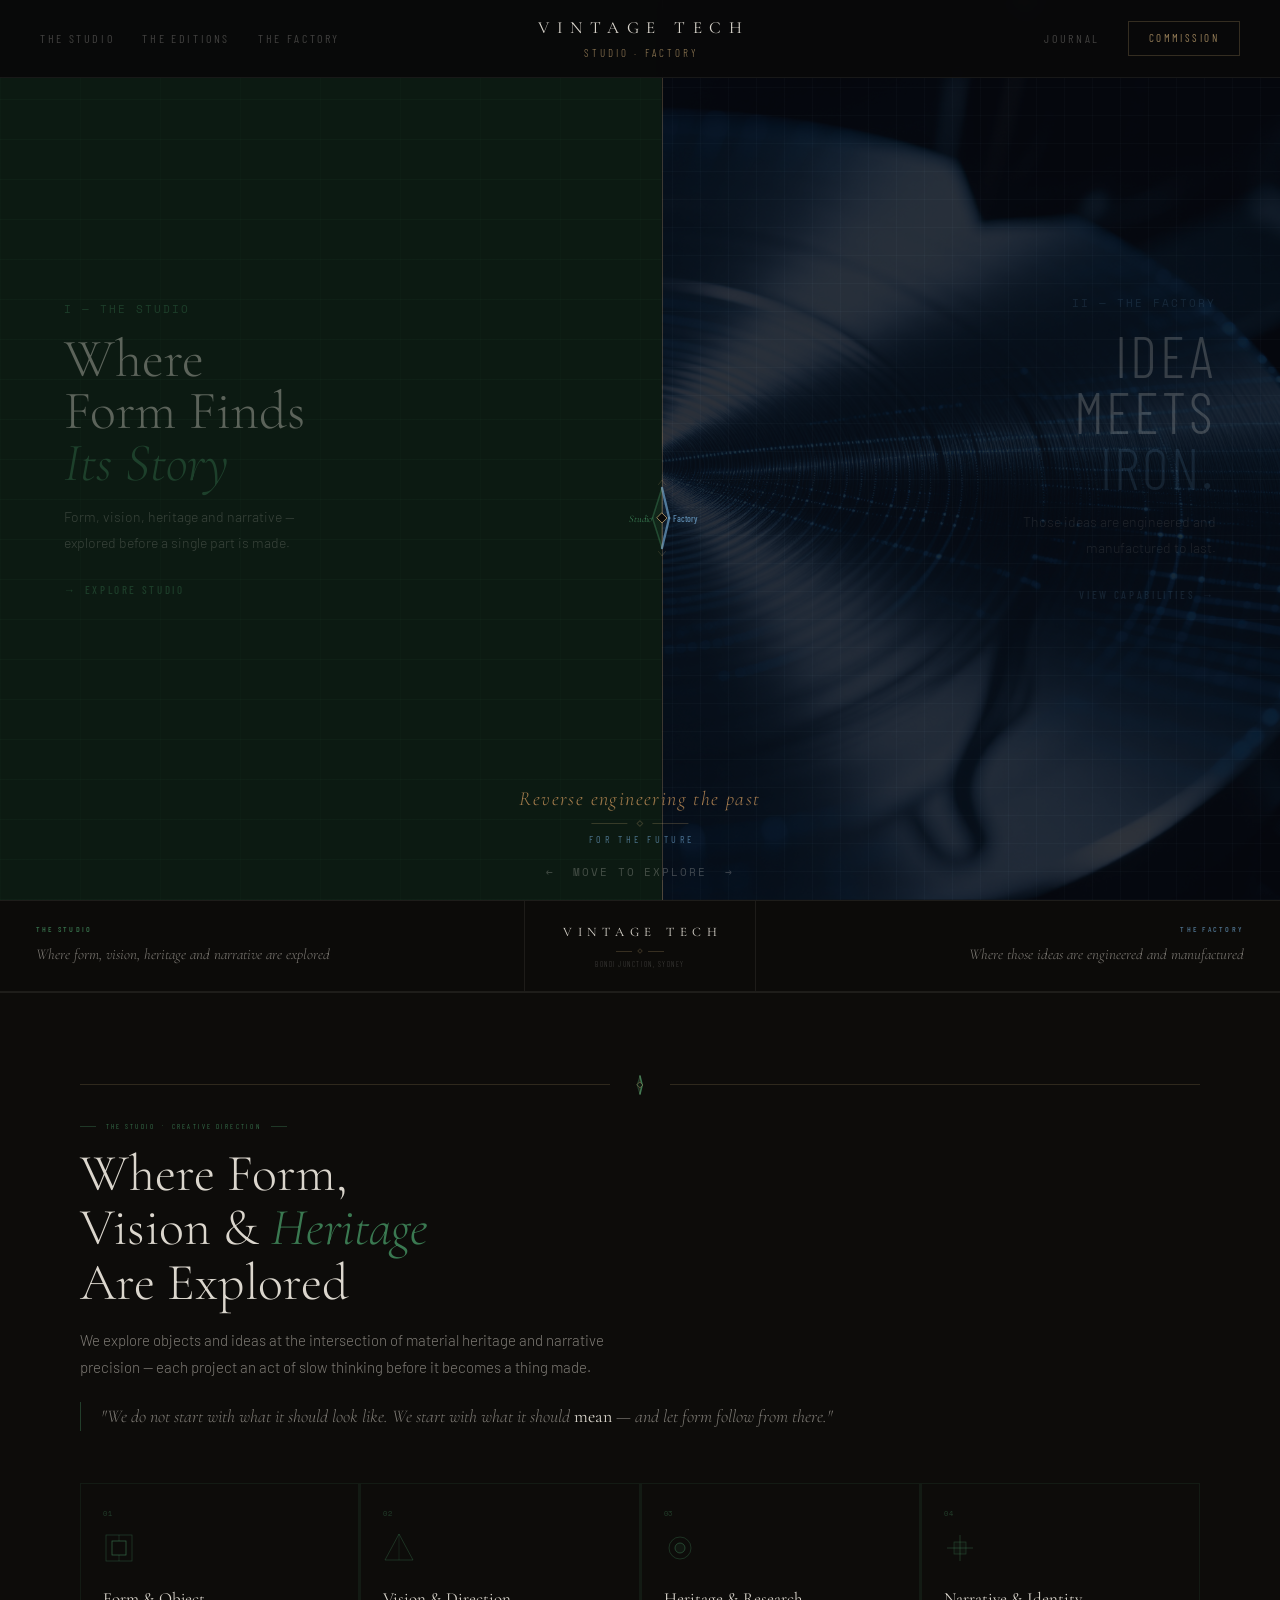
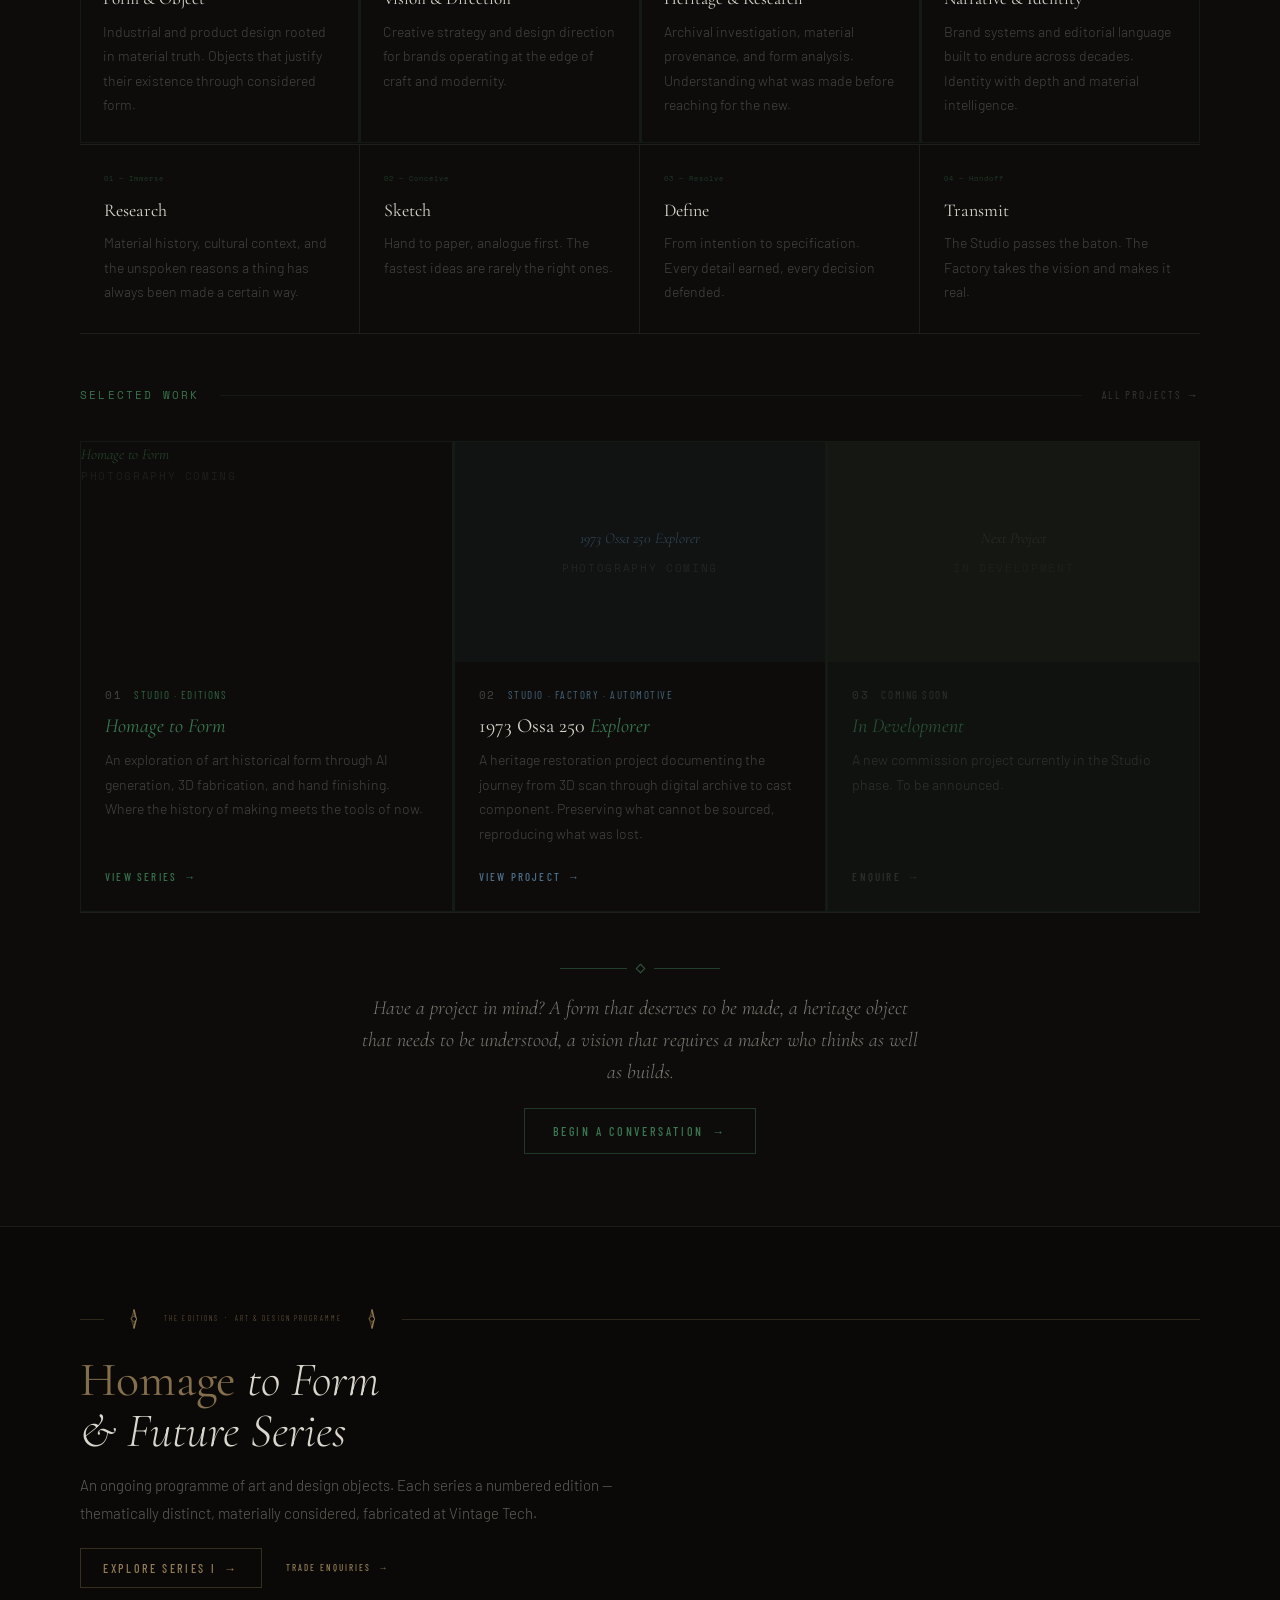
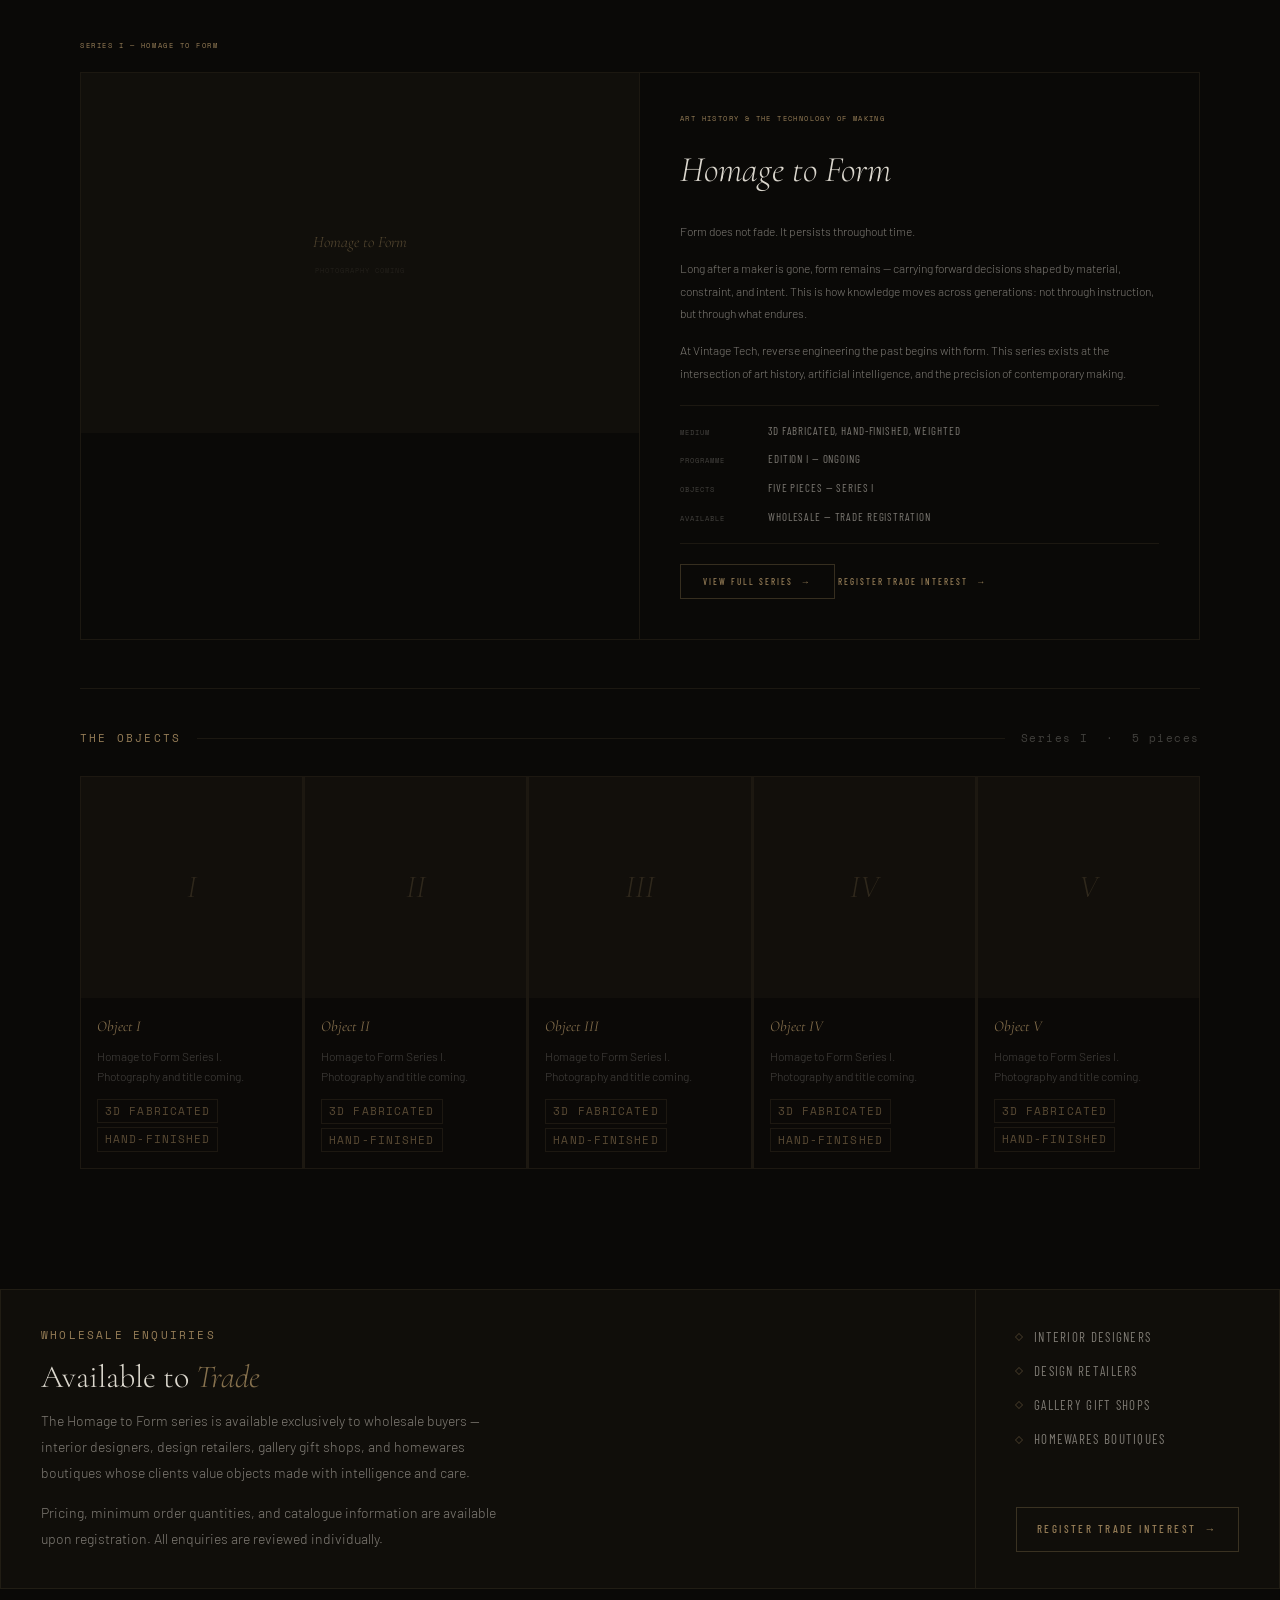
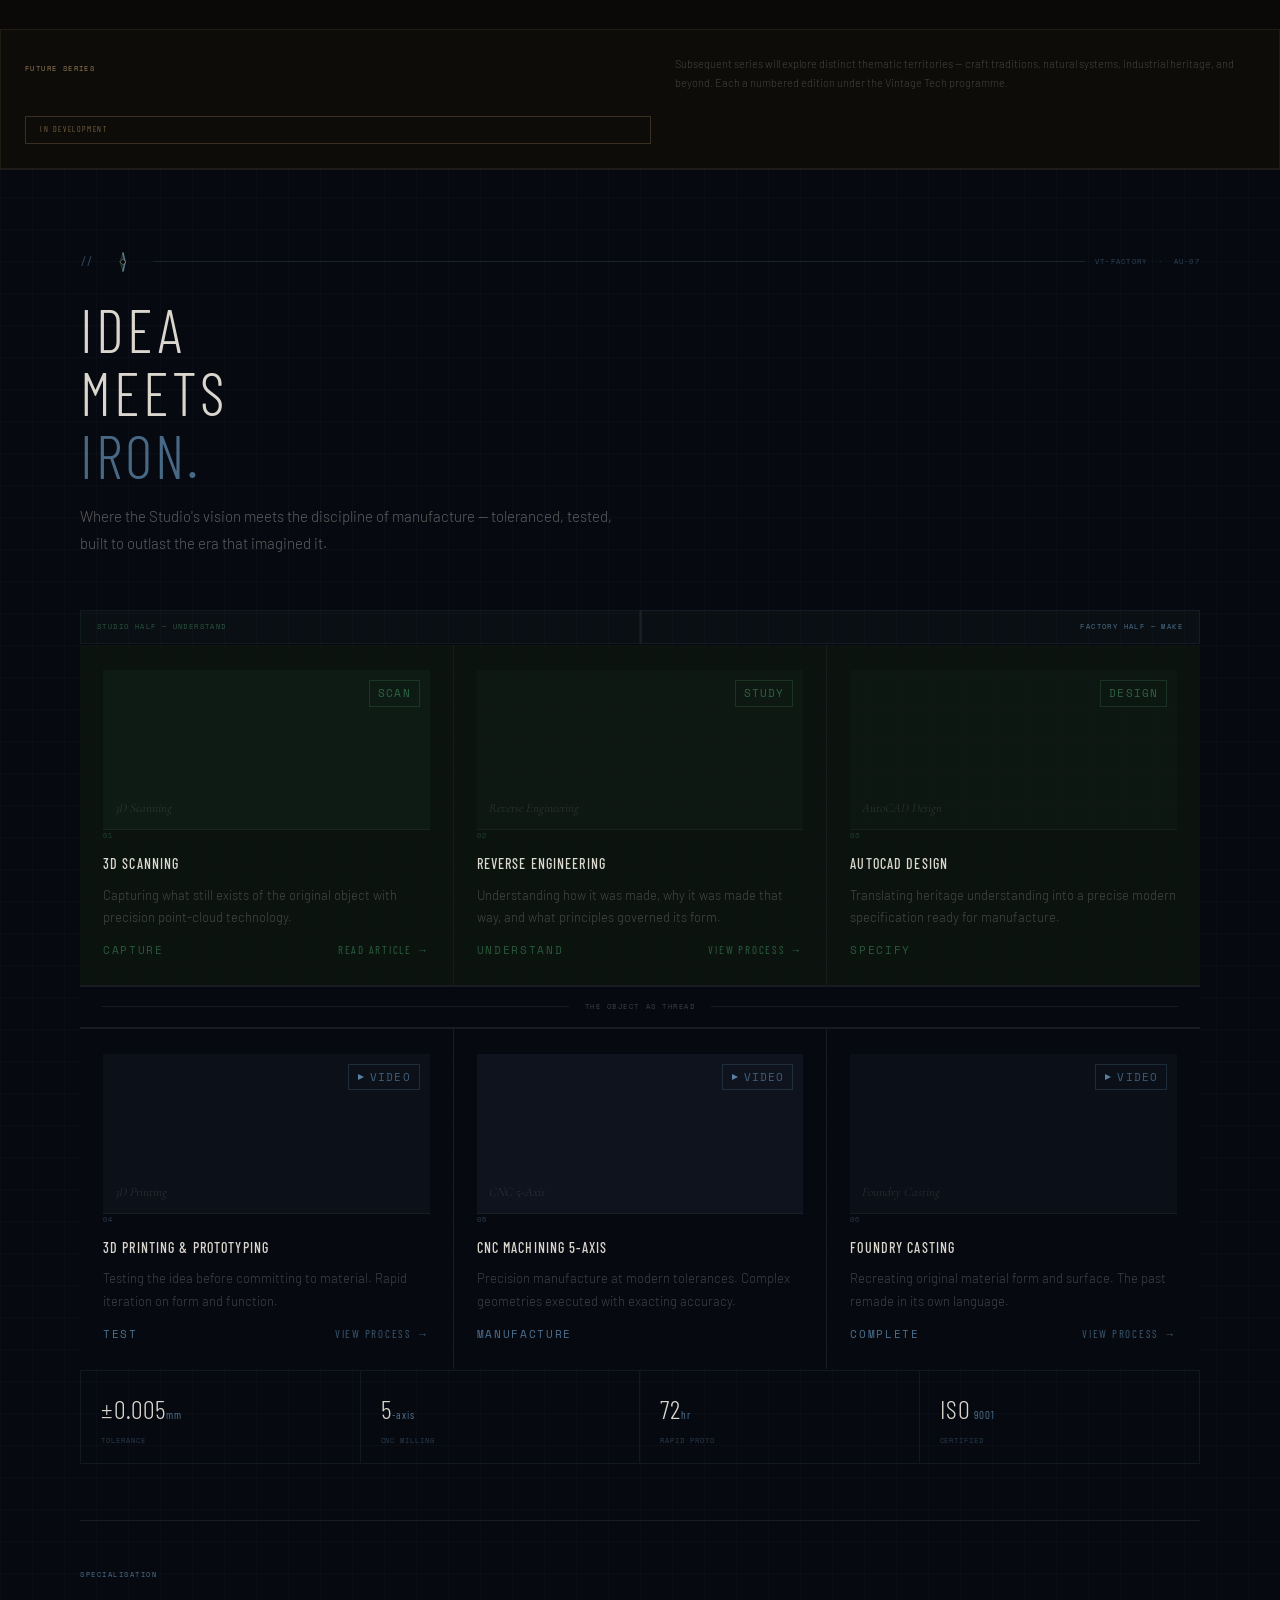
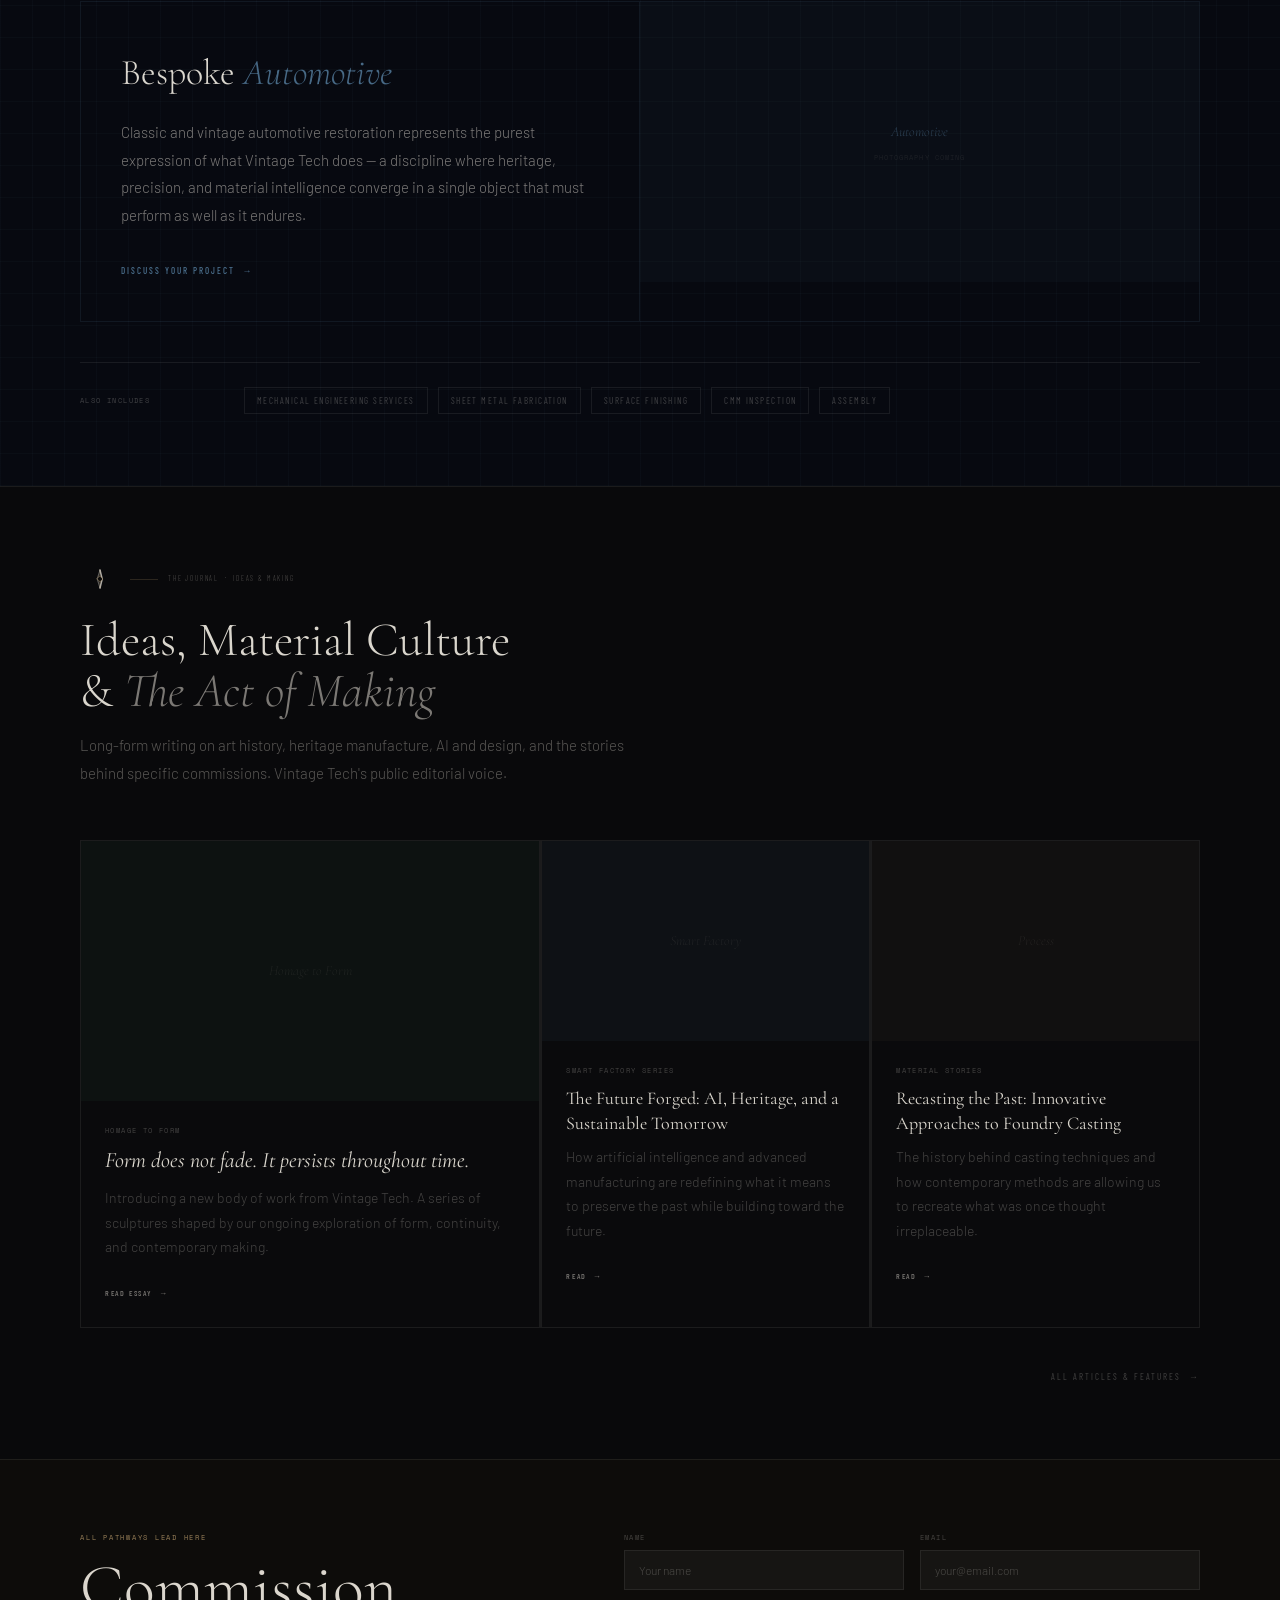
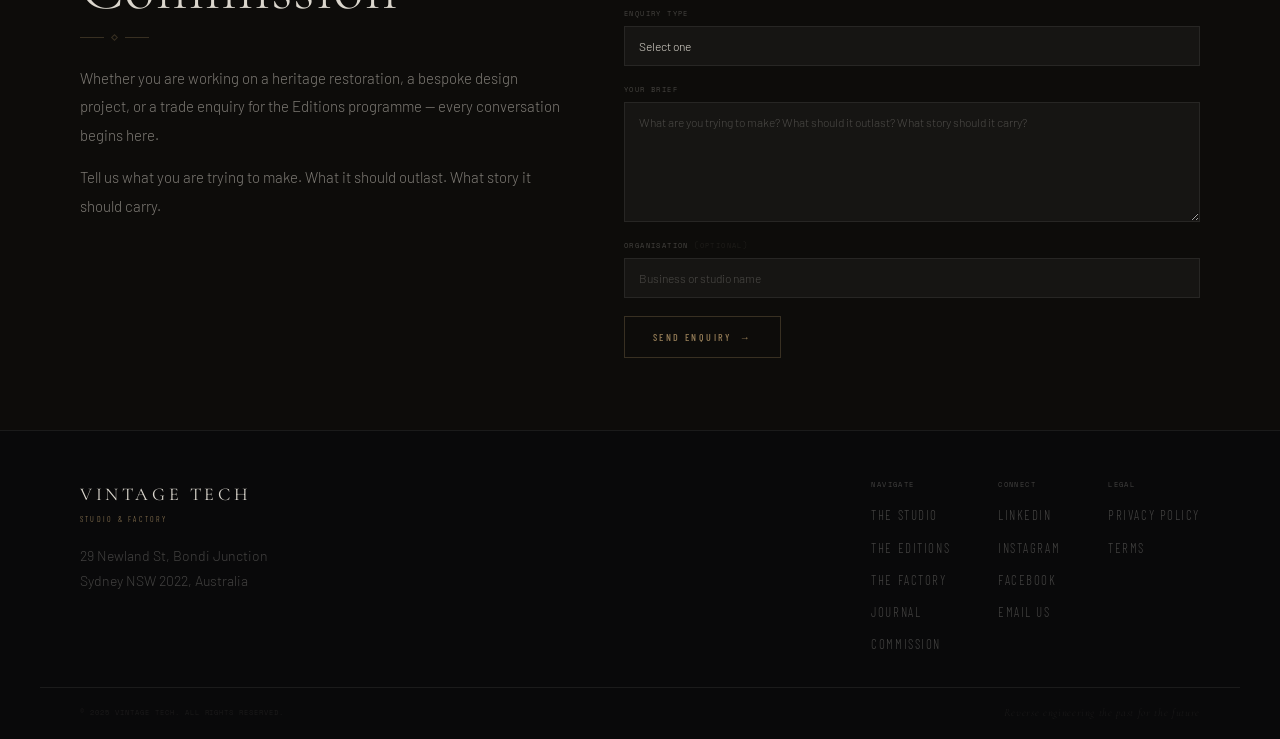
==== commit ea8adc33: "Update index.html" ====
--- a/index.html
+++ b/index.html
@@ -1658,7 +1658,7 @@
         <div class="studio-work-grid">
 
           <div class="sw-card">
-            <div class="sw-card-img sw-img-placeholder">
+            <div class="sw-card-img sw-assets/placeholder-Homage.png">
               <div class="sw-img-label">Homage to Form</div>
               <div class="sw-img-sub">Photography coming</div>
             </div>
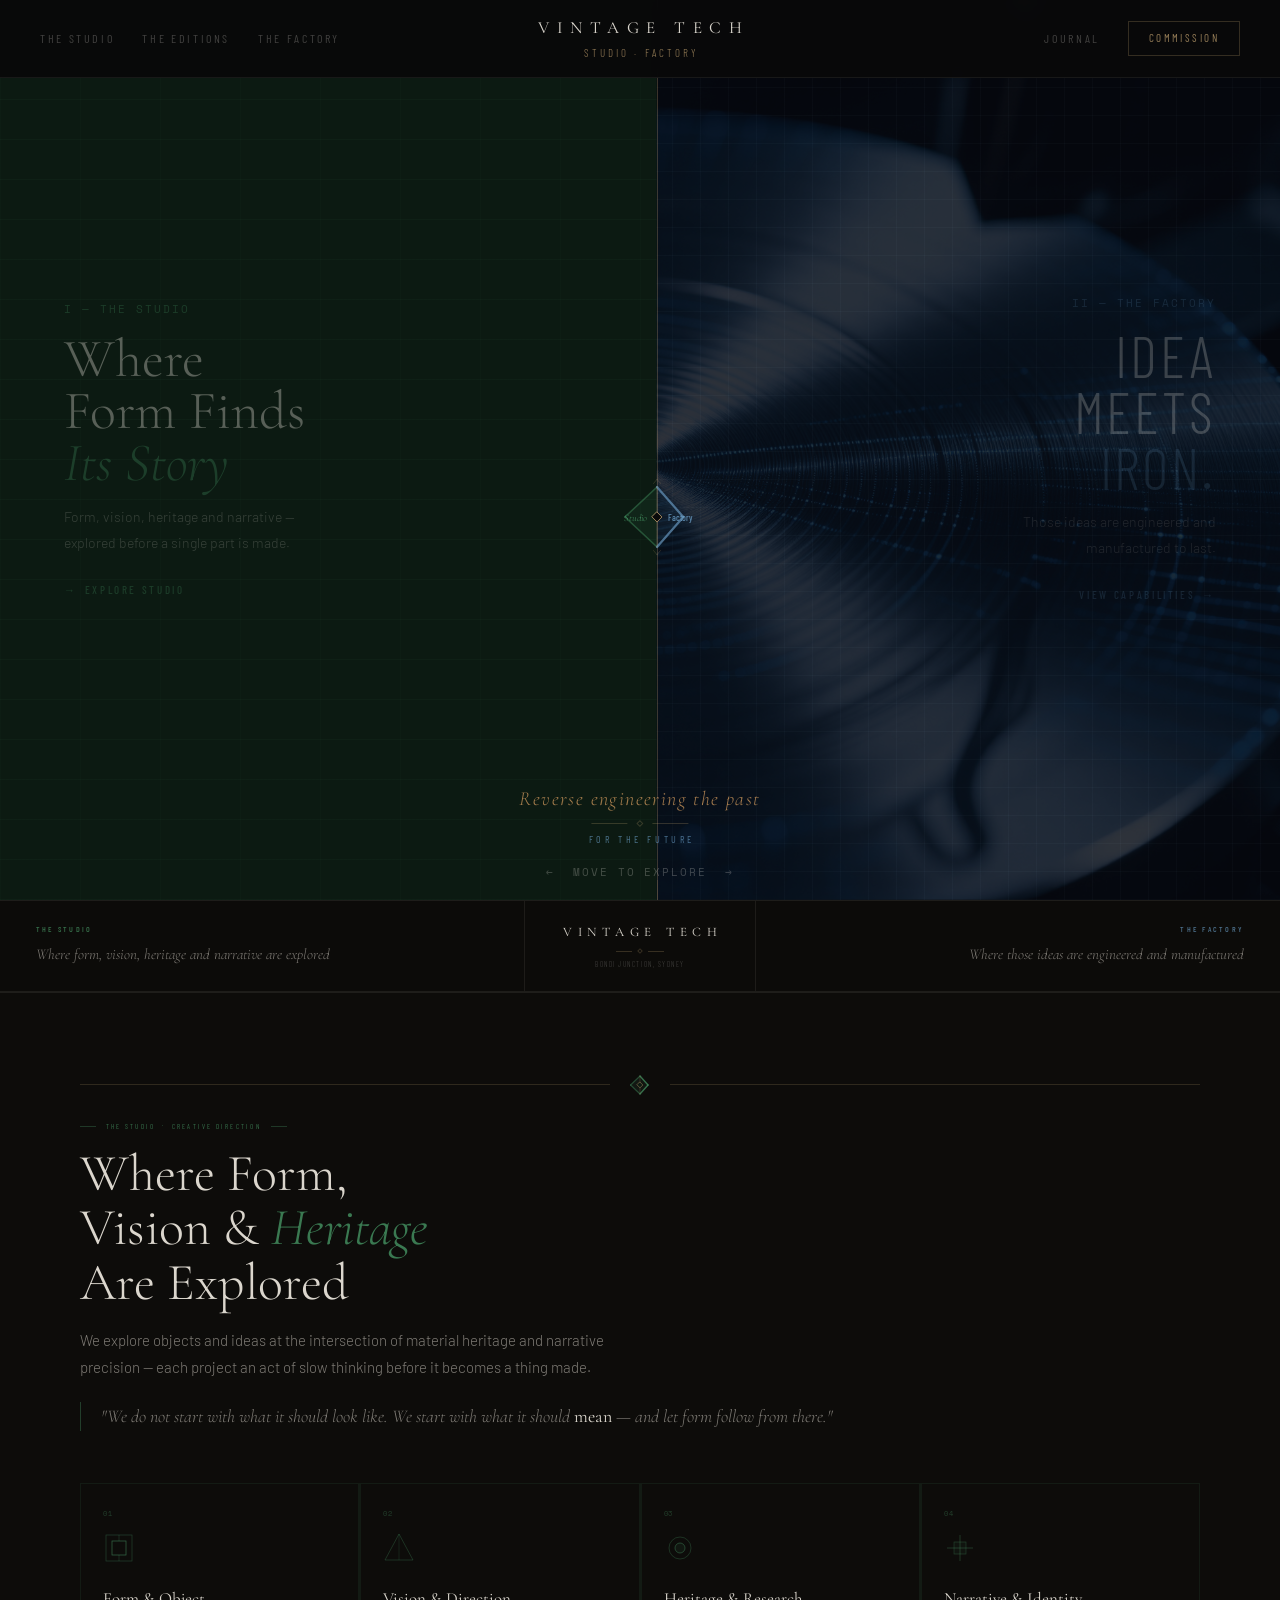
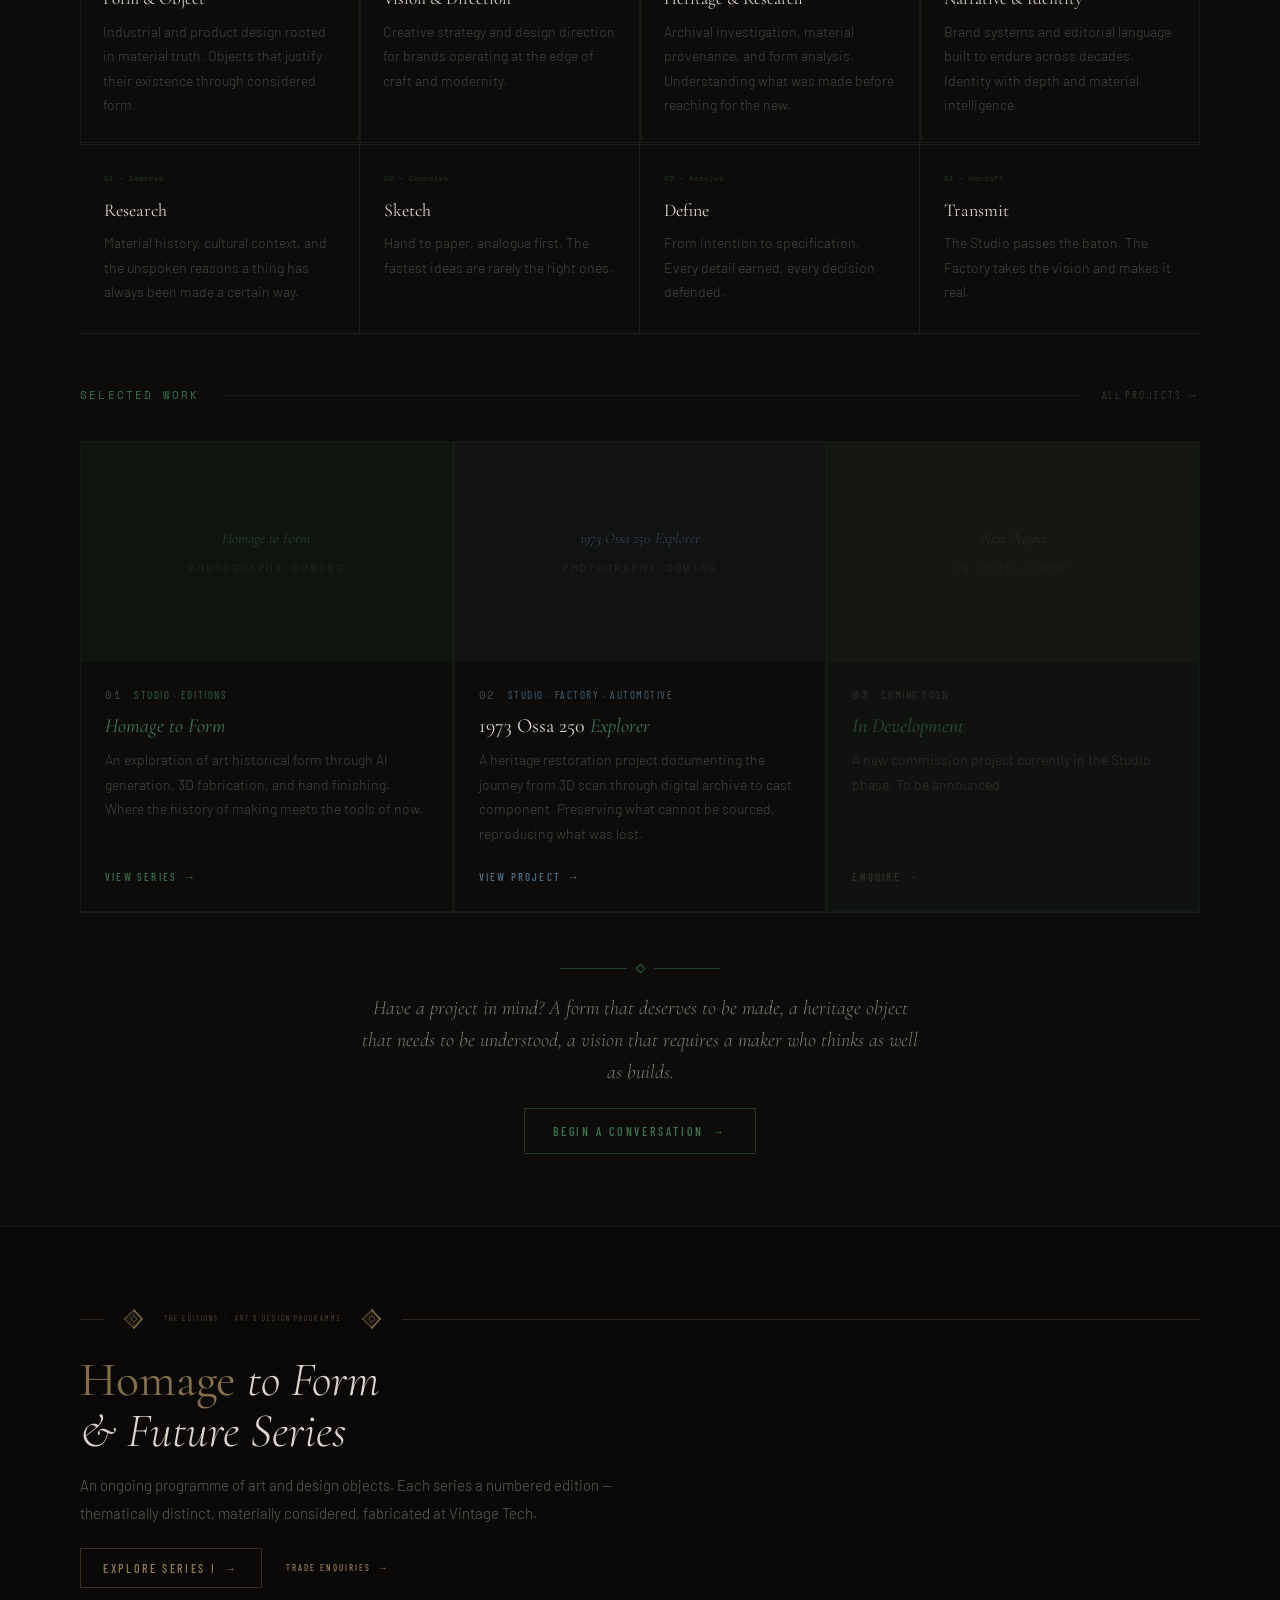
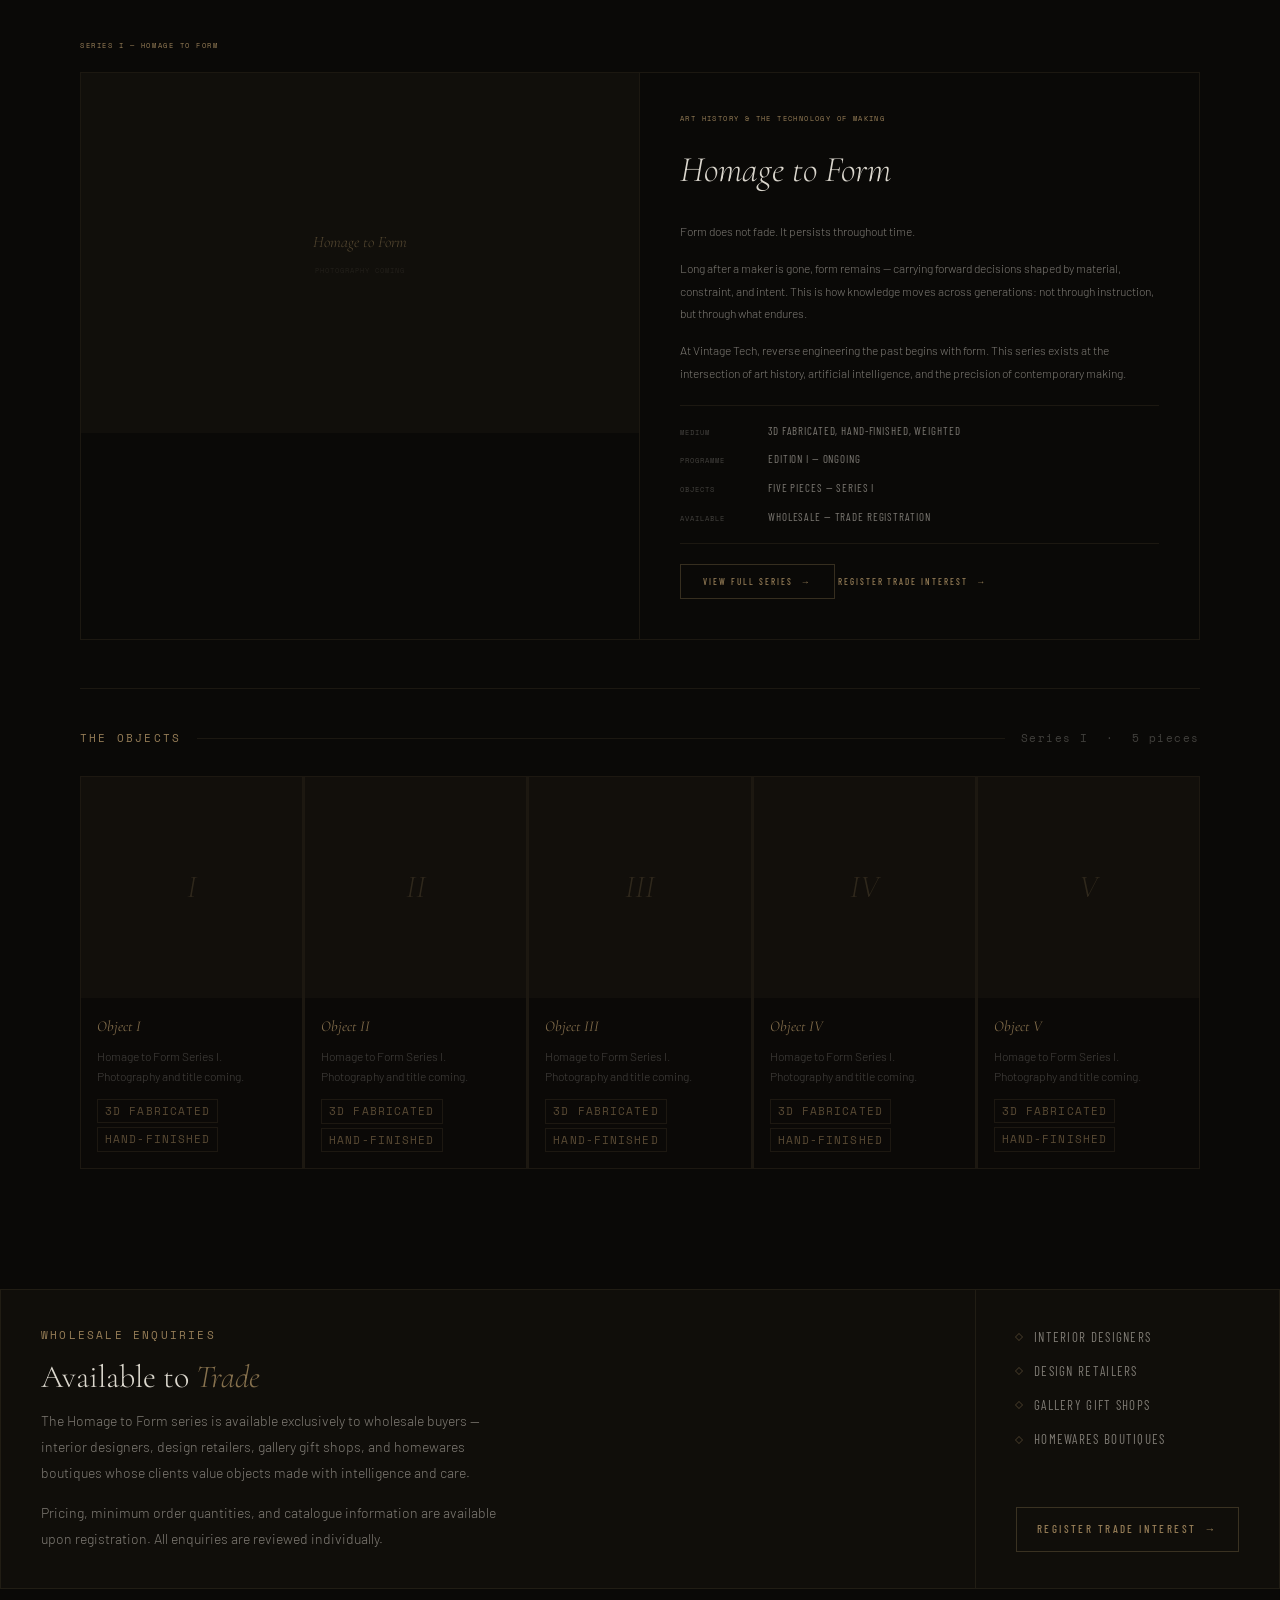
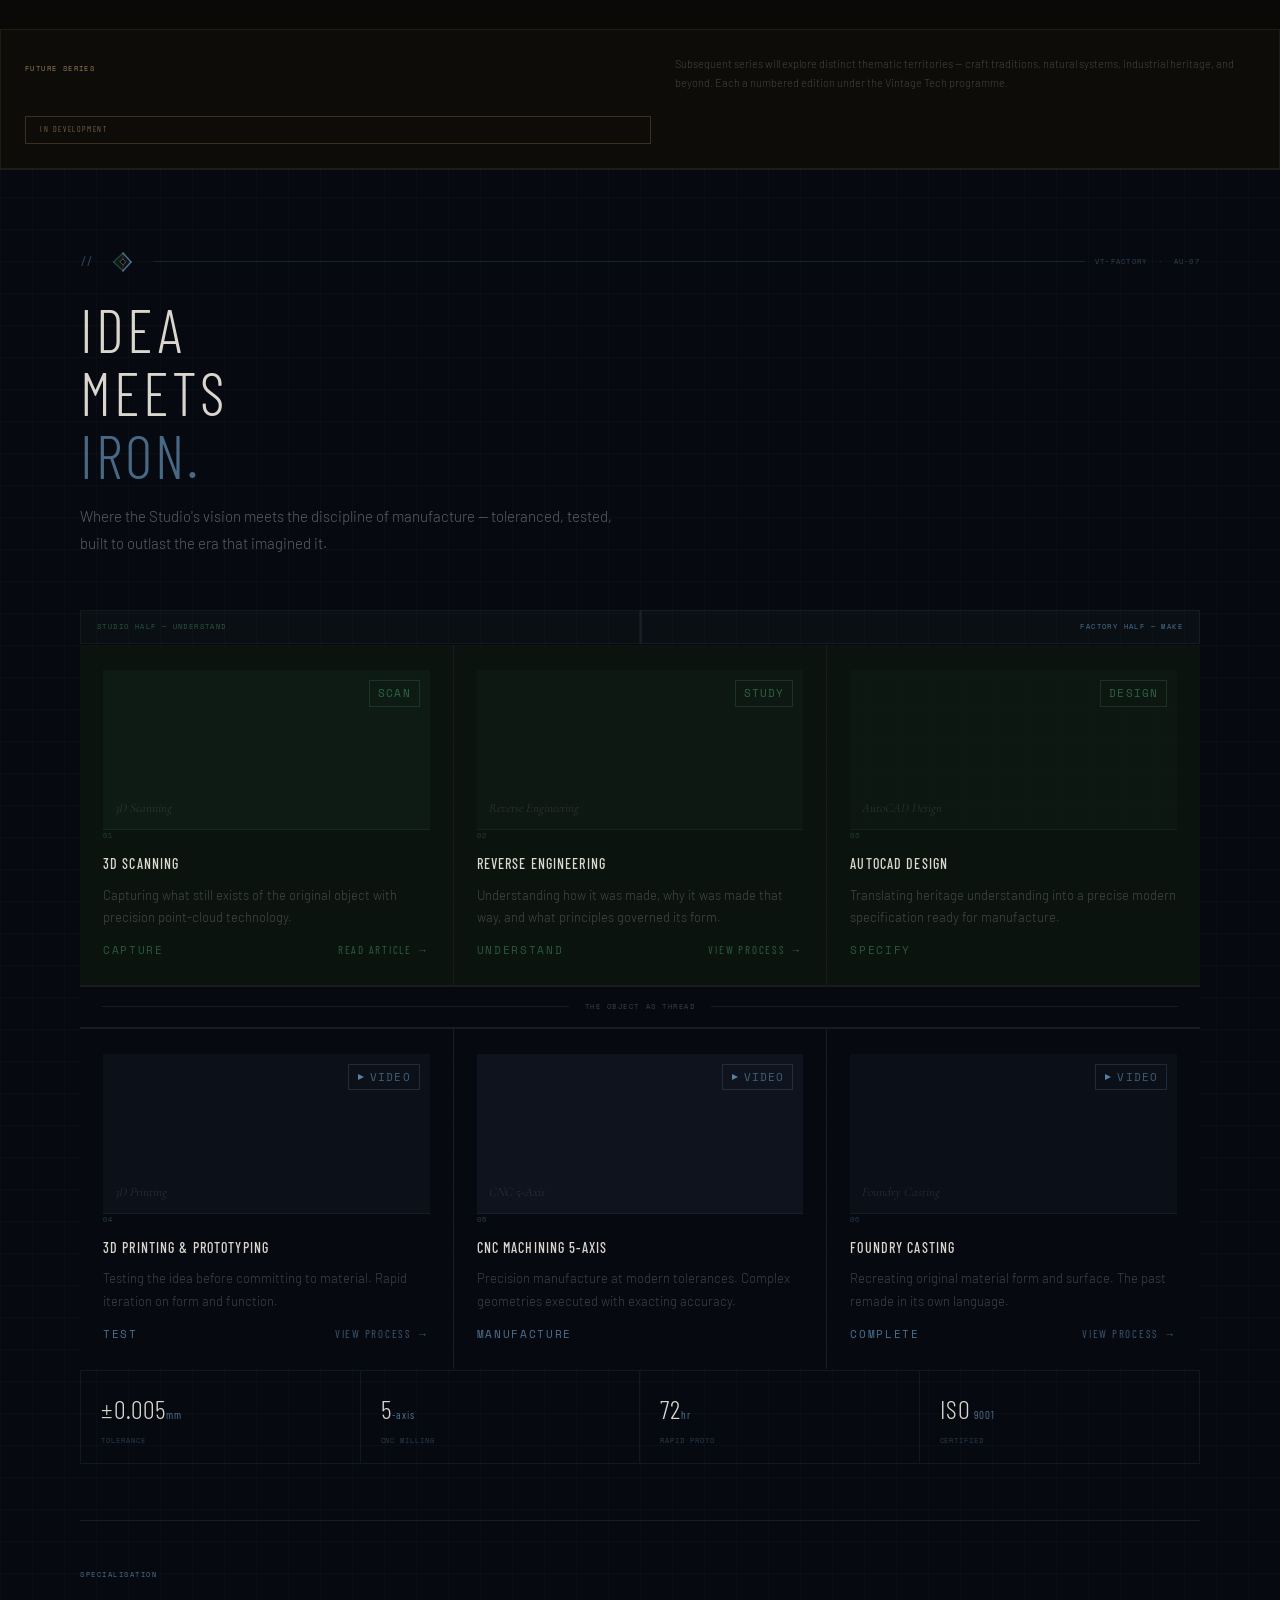
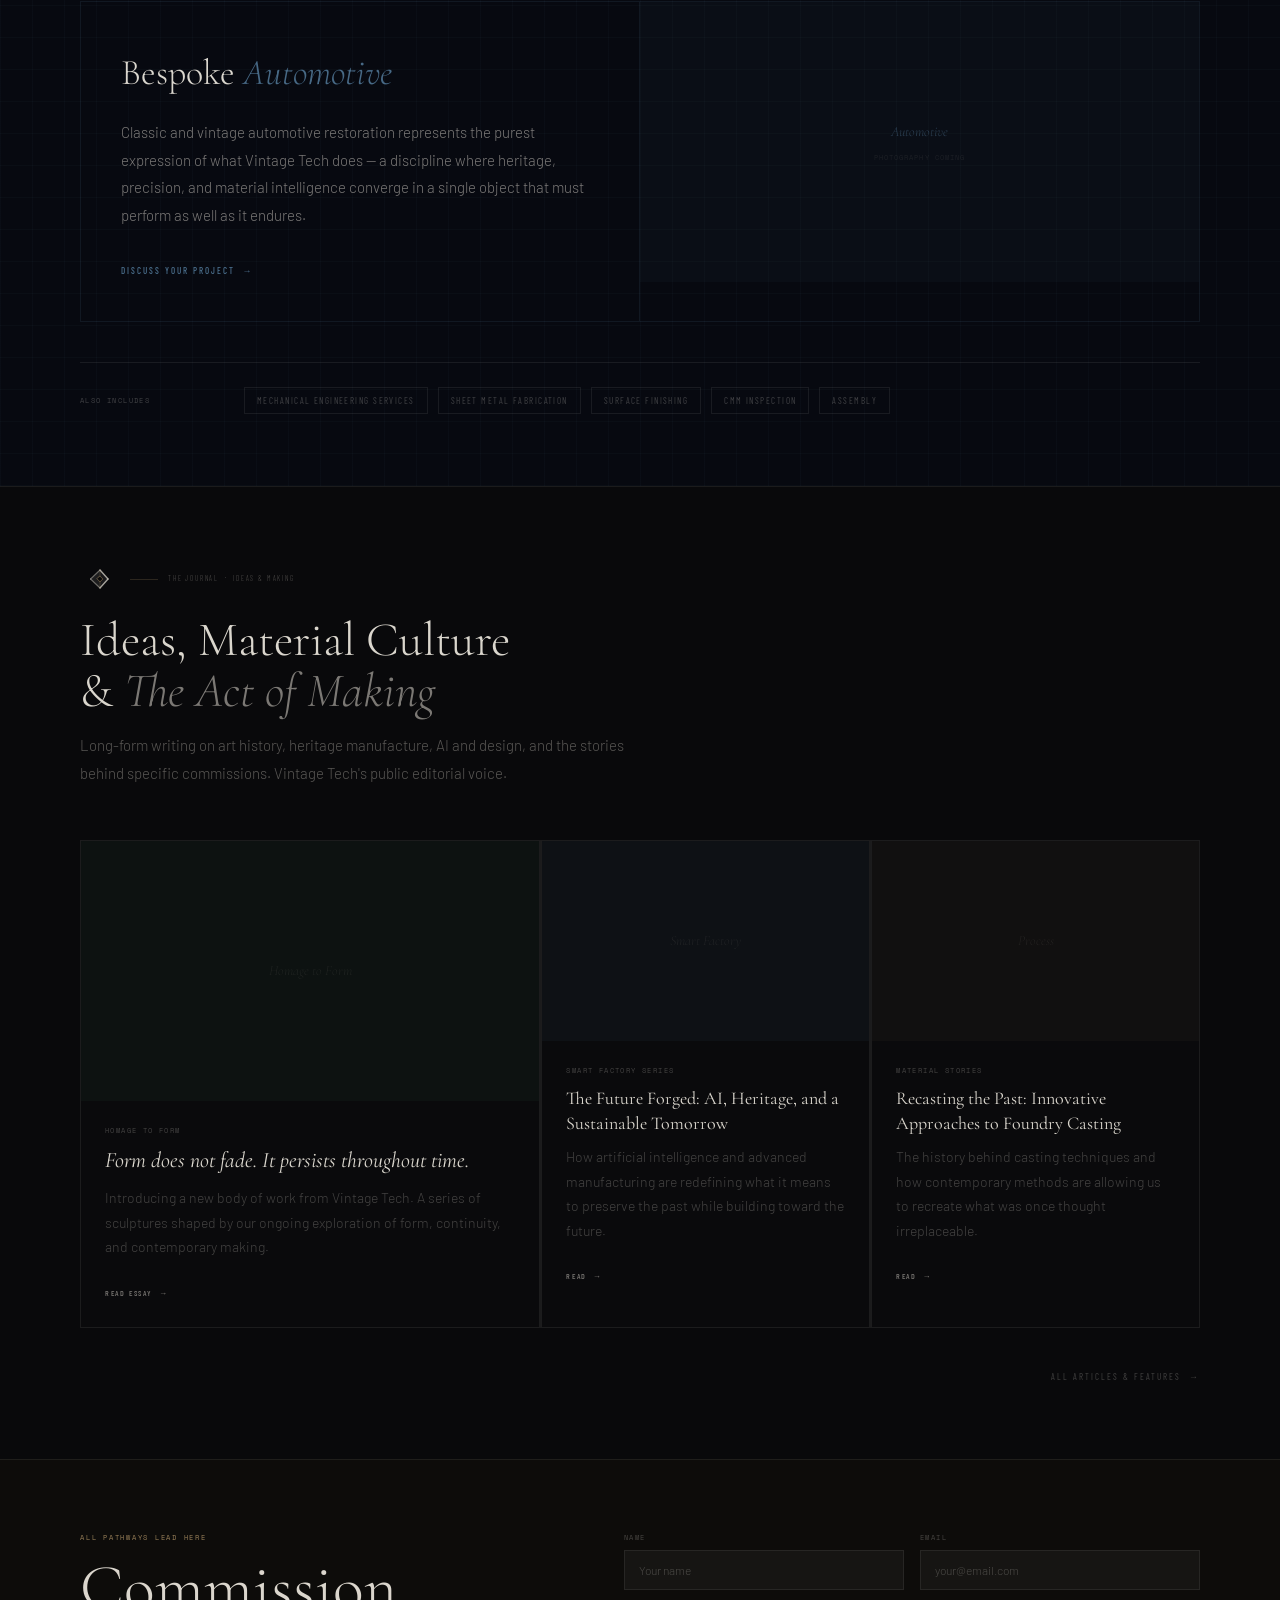
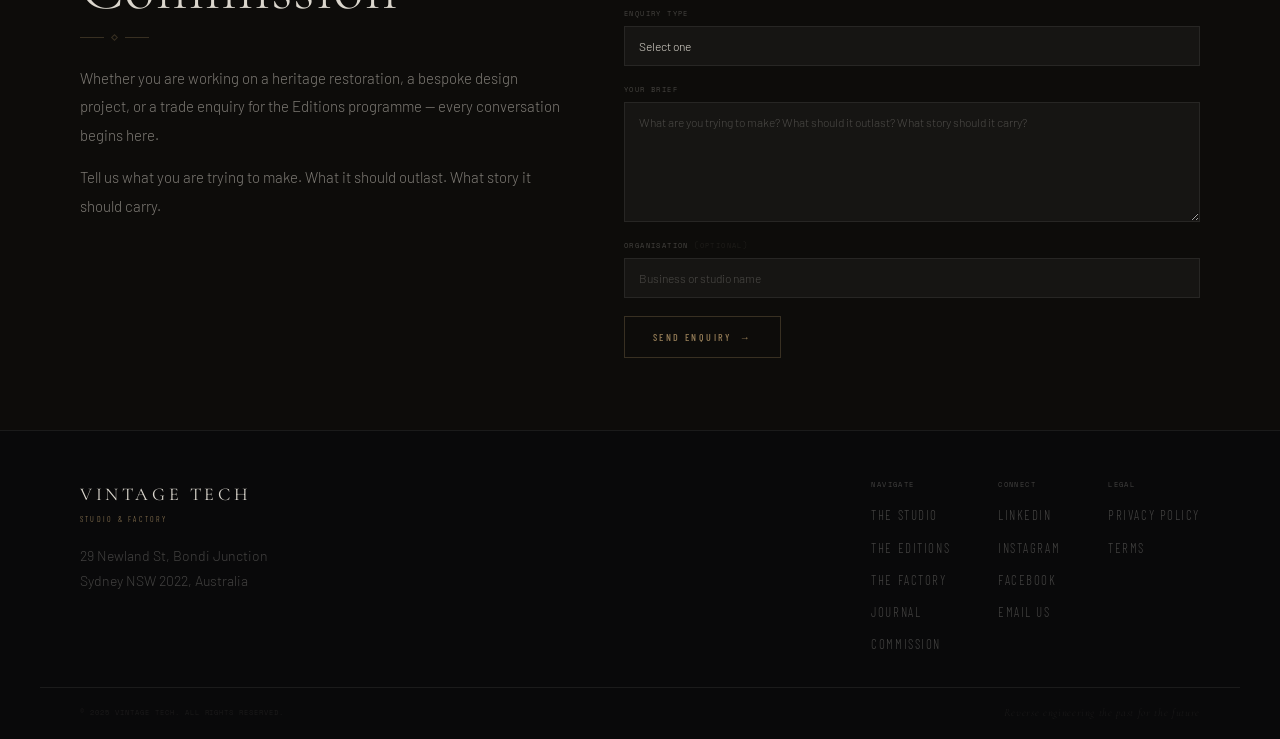
==== commit c4adb629: "Add files via upload" ====
--- a/index.html
+++ b/index.html
@@ -1658,7 +1658,7 @@
         <div class="studio-work-grid">
 
           <div class="sw-card">
-            <div class="sw-card-img sw-assets/placeholder-Homage.png">
+            <div class="sw-card-img sw-img-placeholder">
               <div class="sw-img-label">Homage to Form</div>
               <div class="sw-img-sub">Photography coming</div>
             </div>
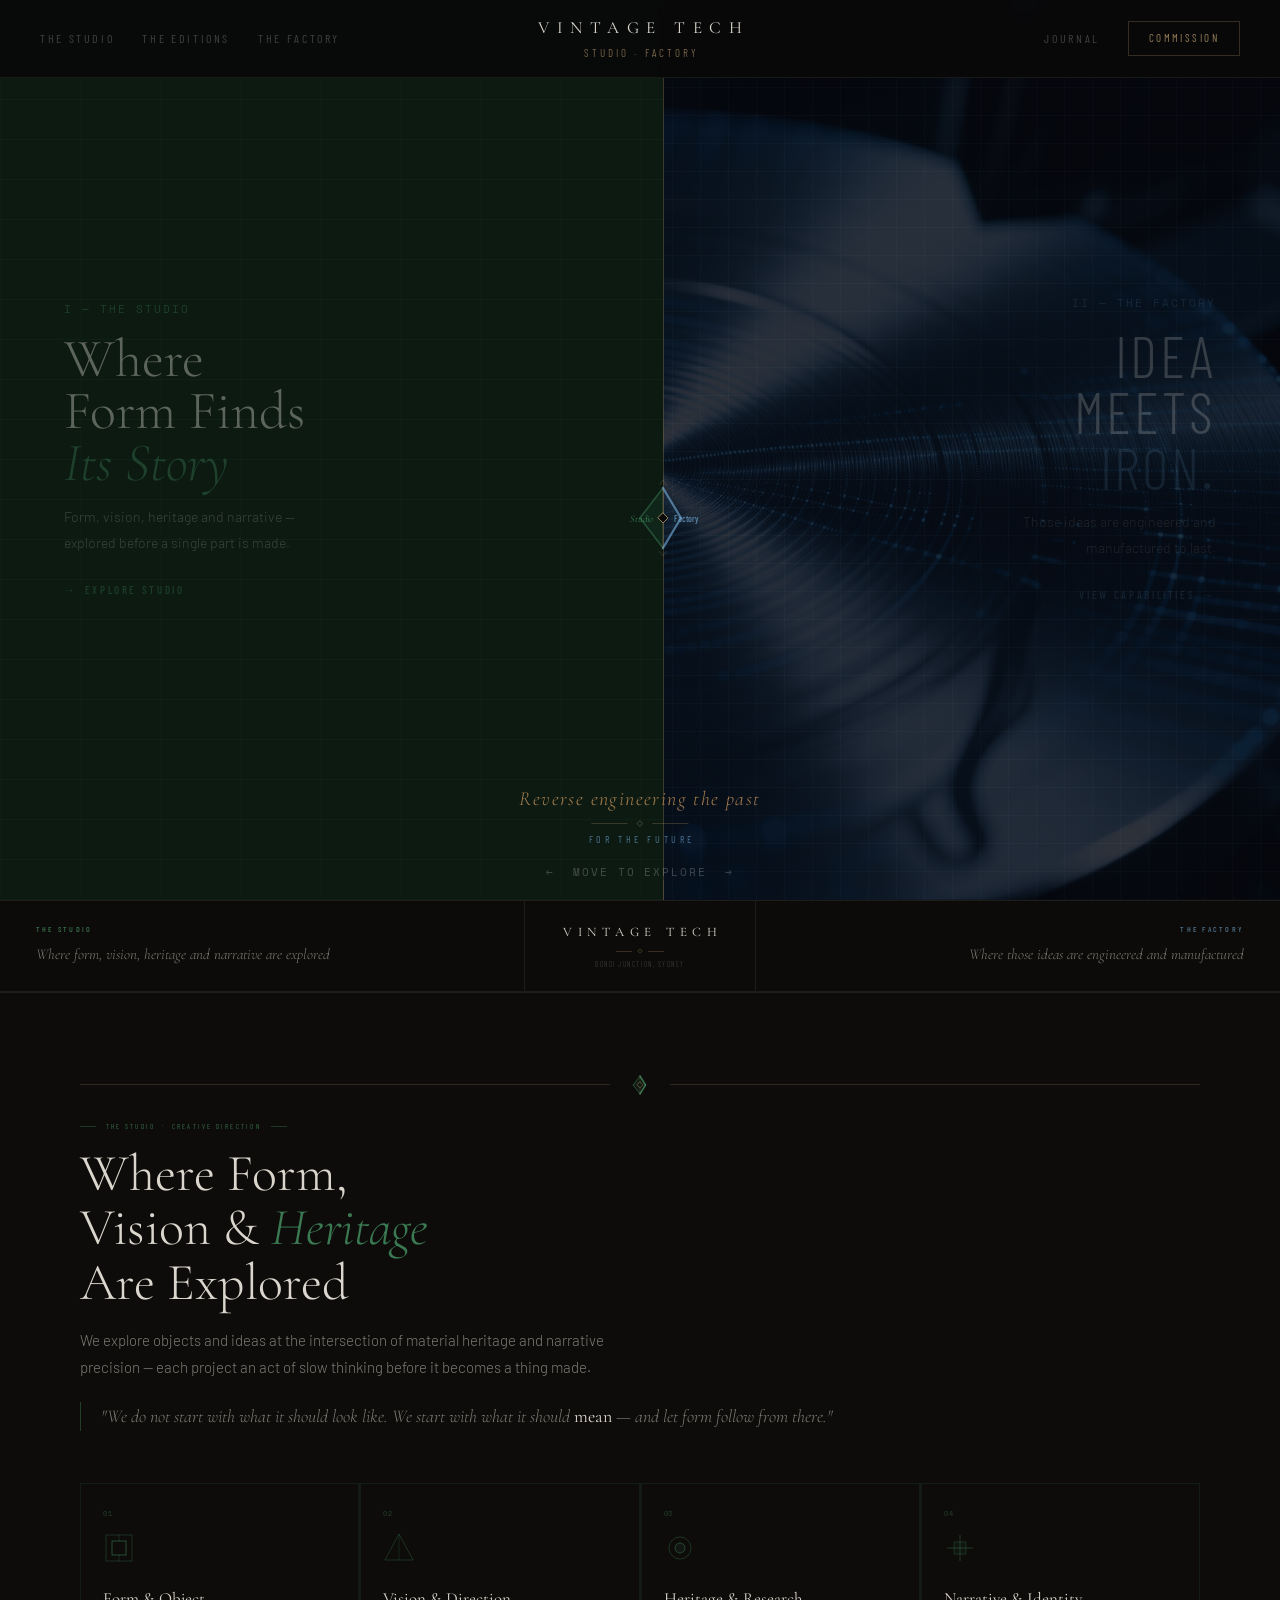
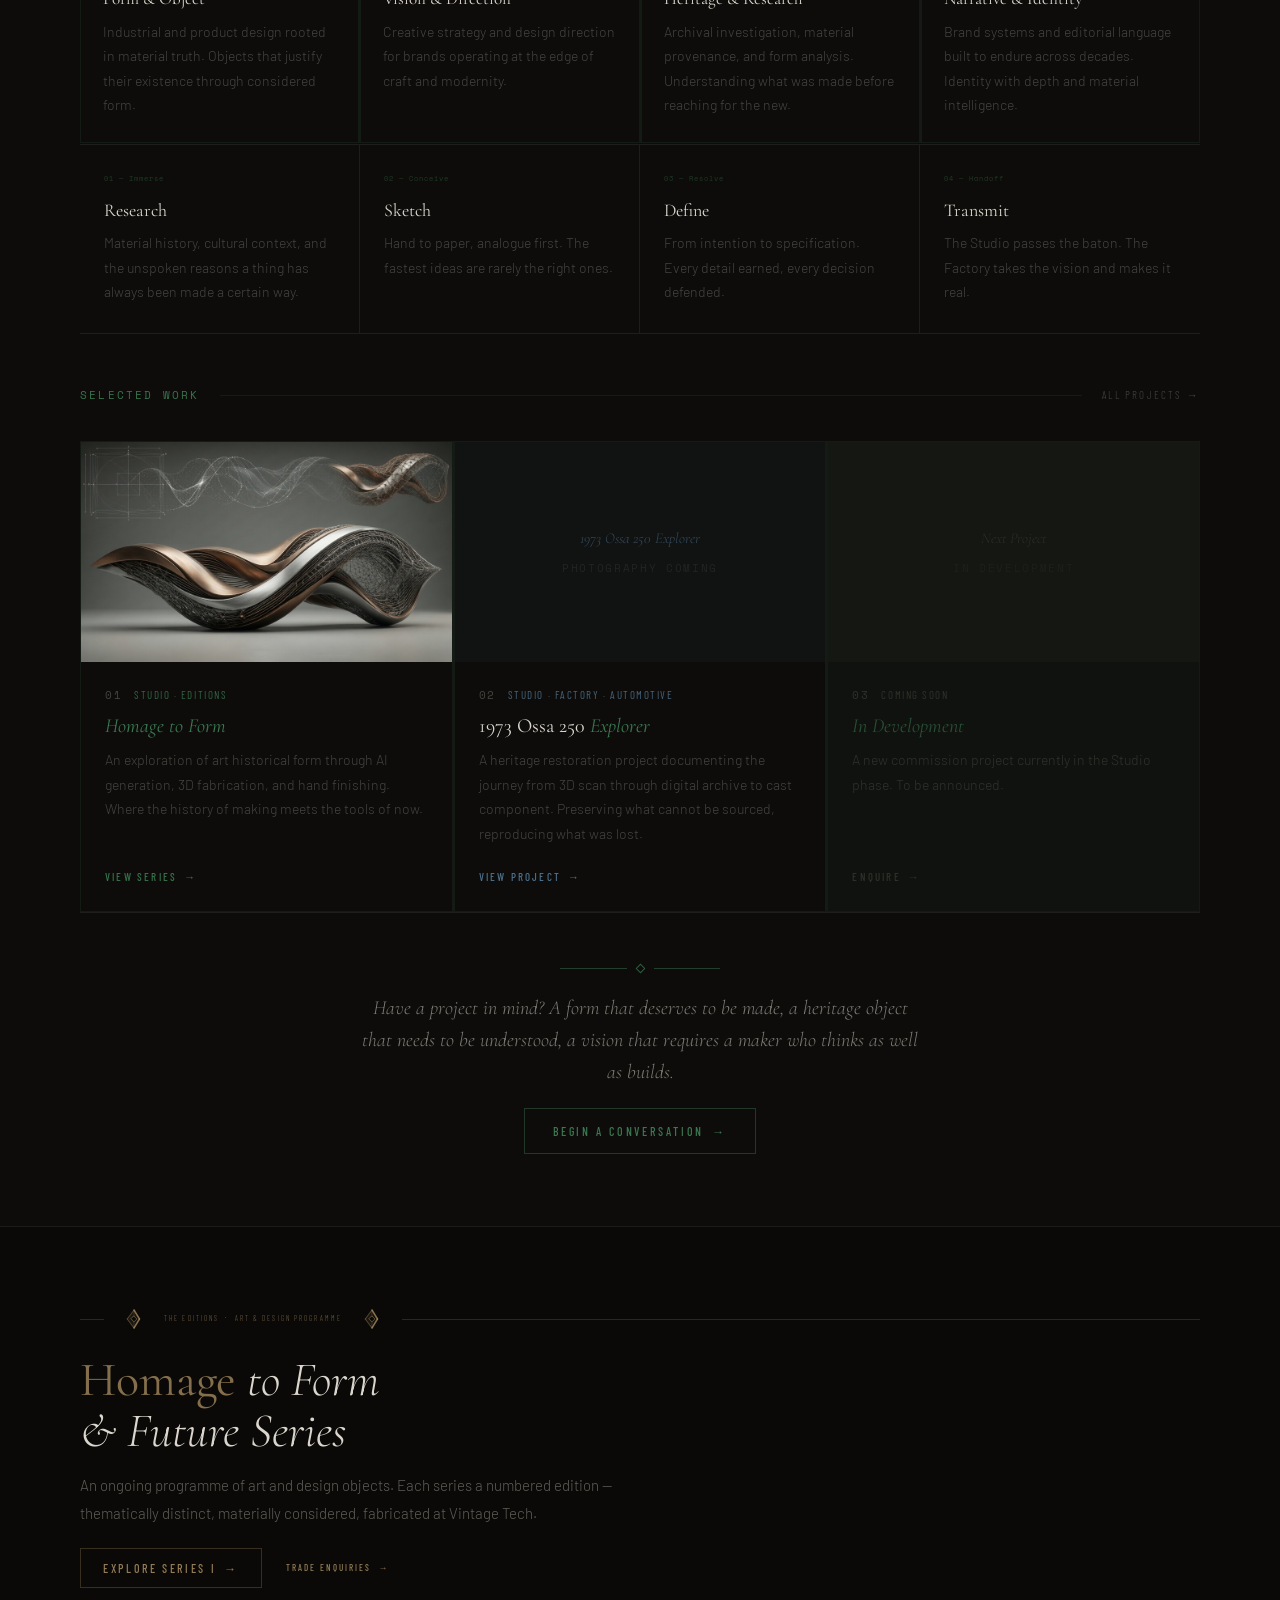
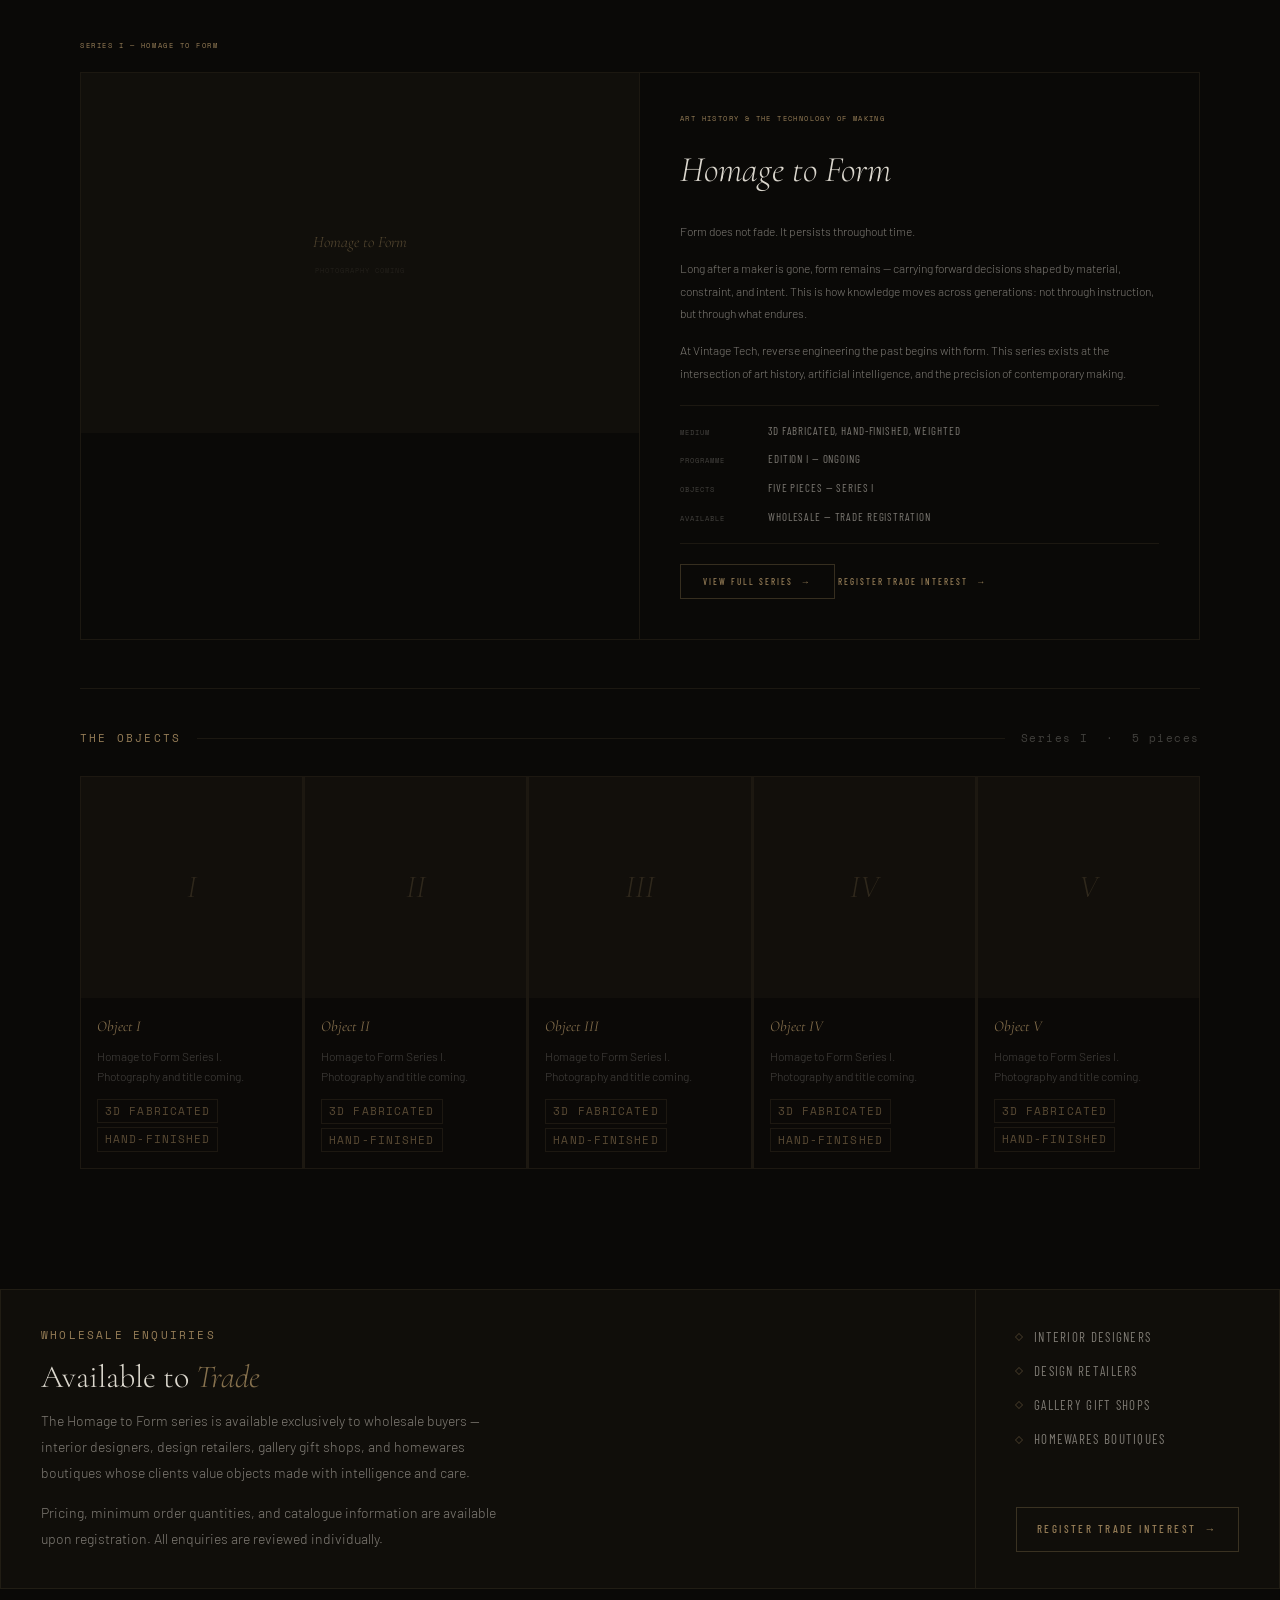
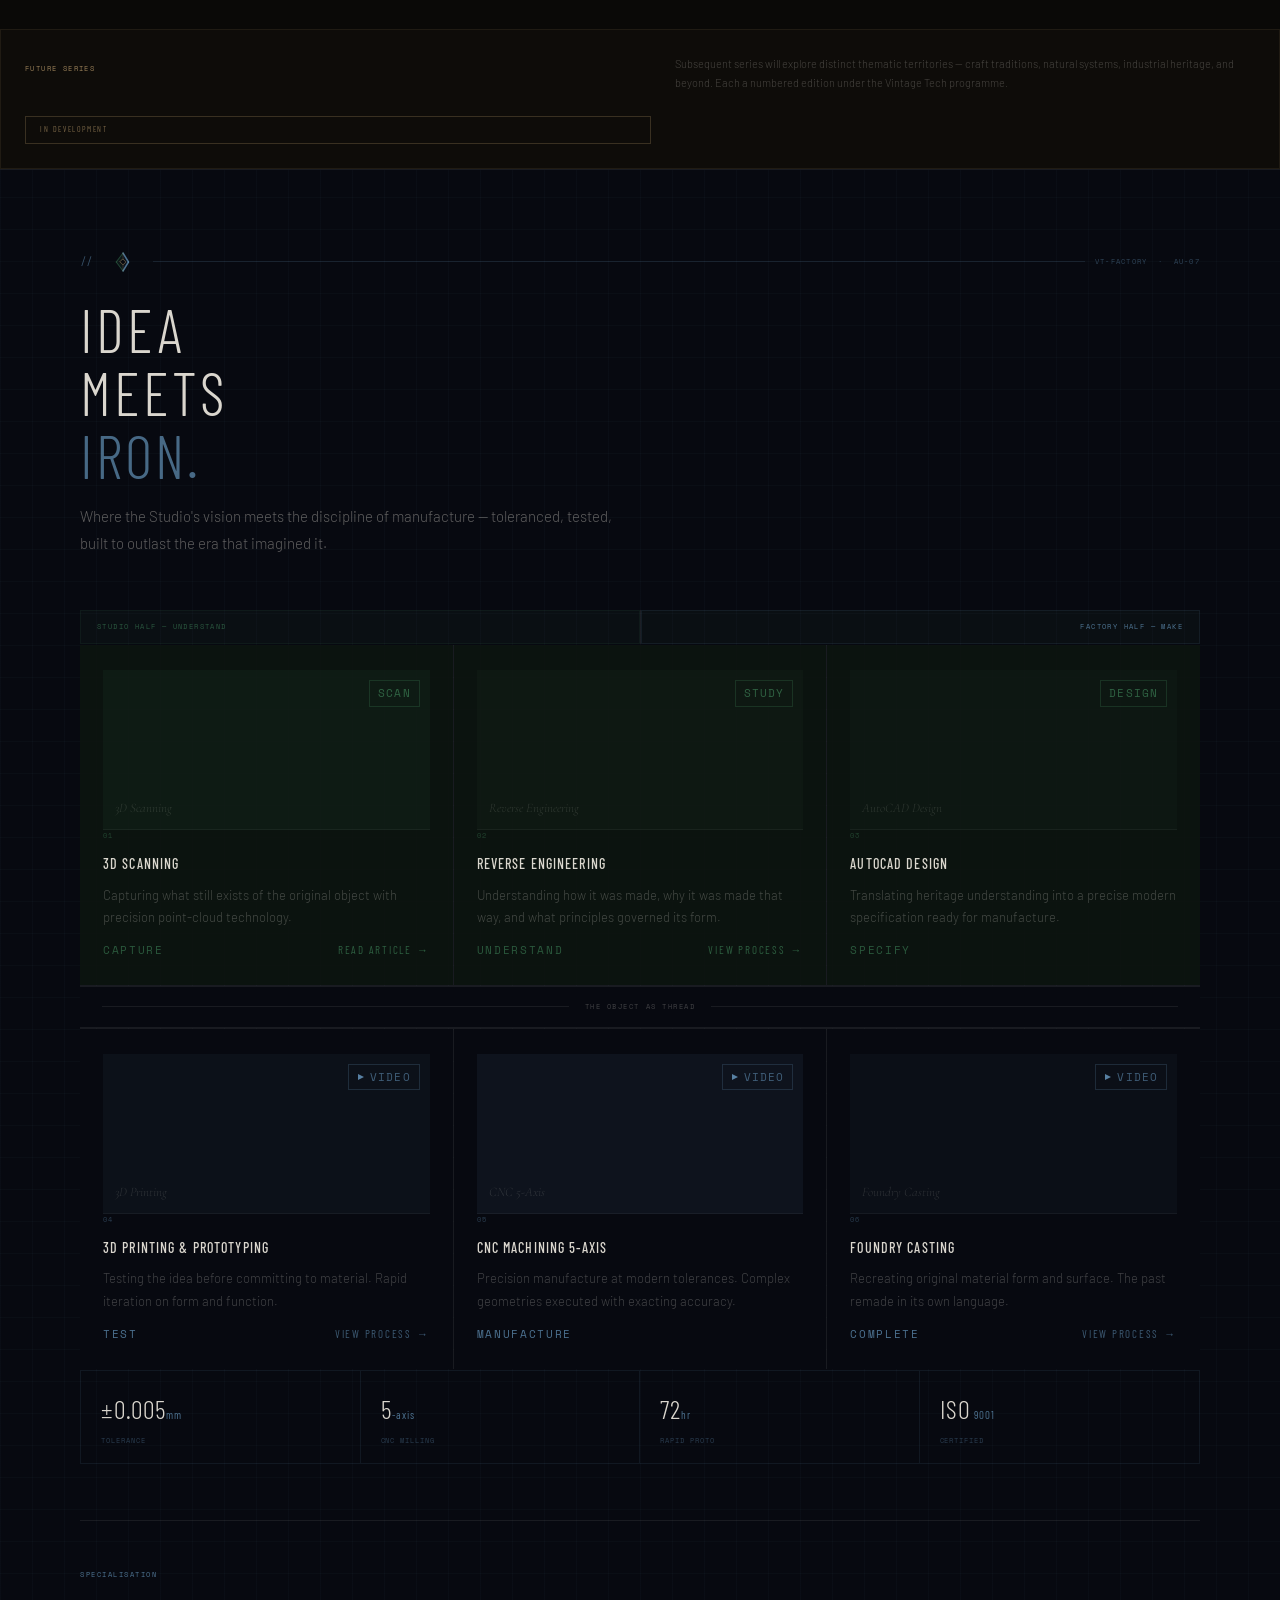
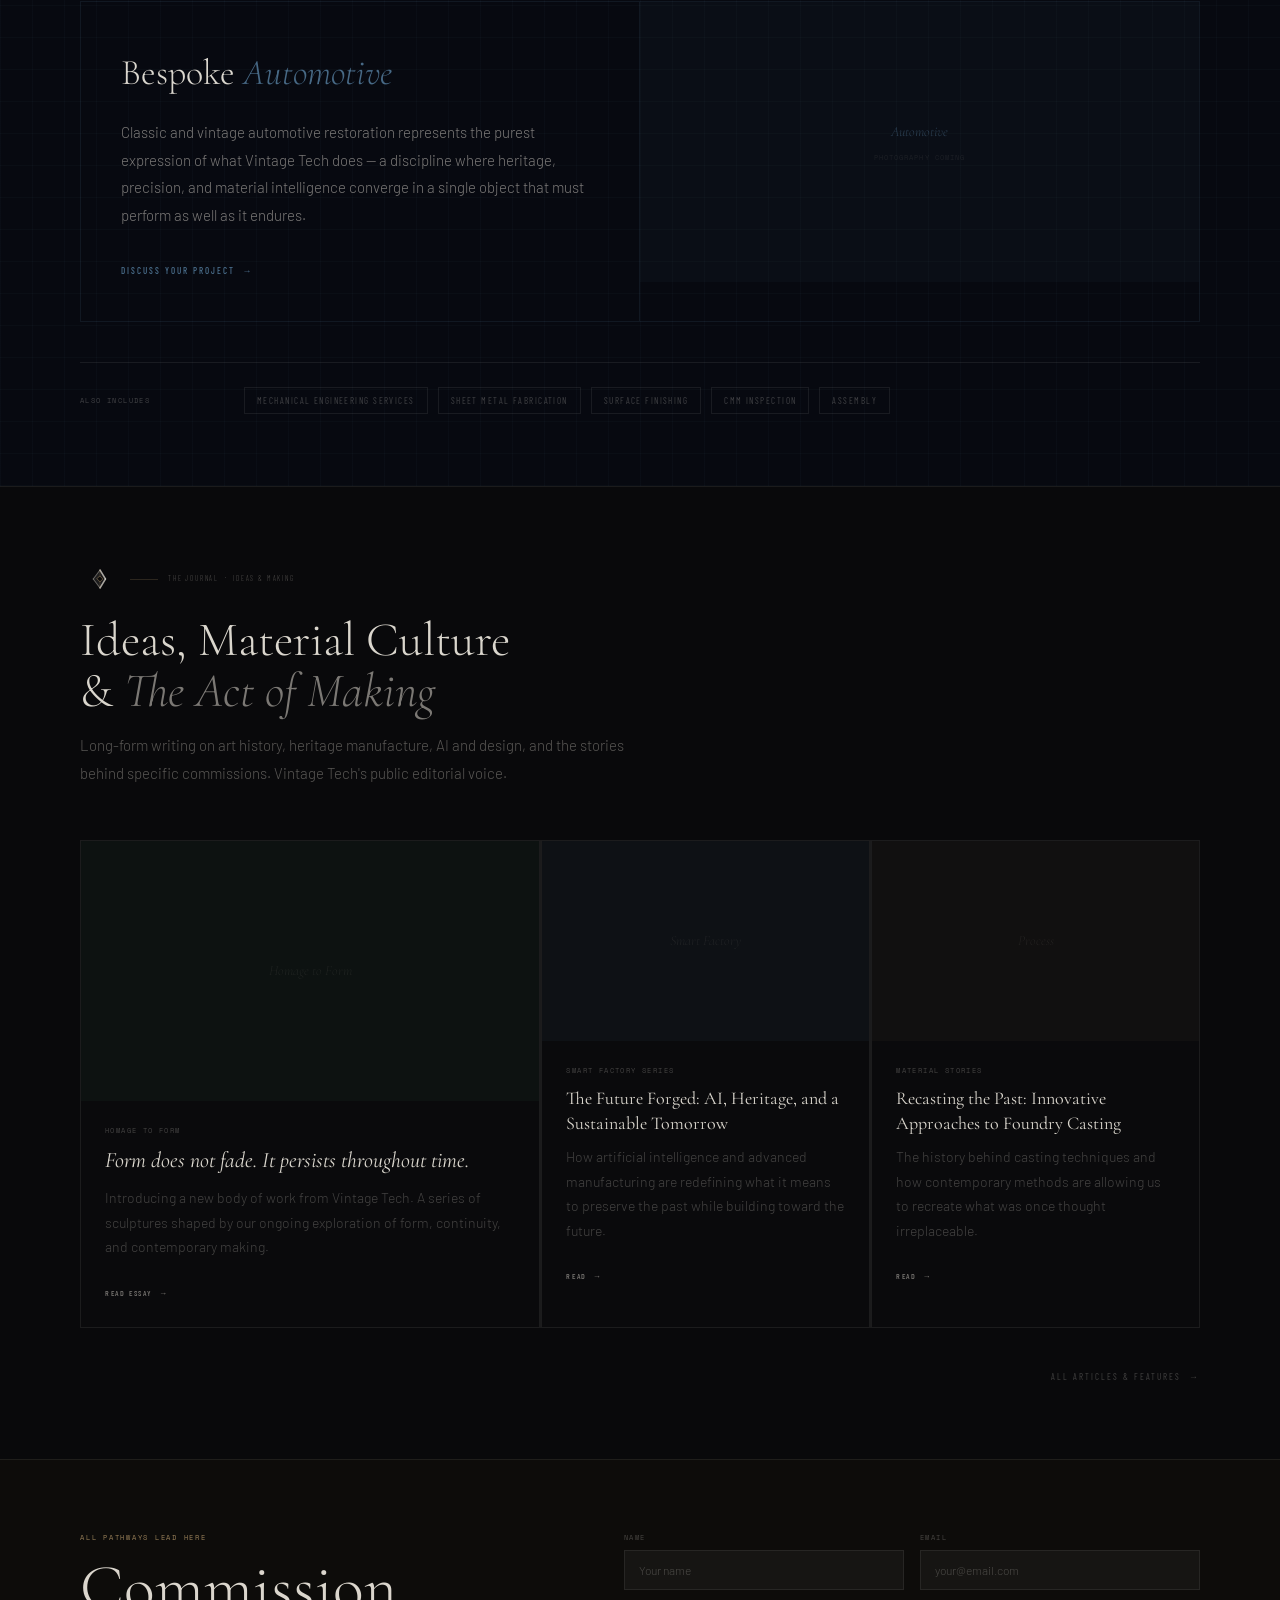
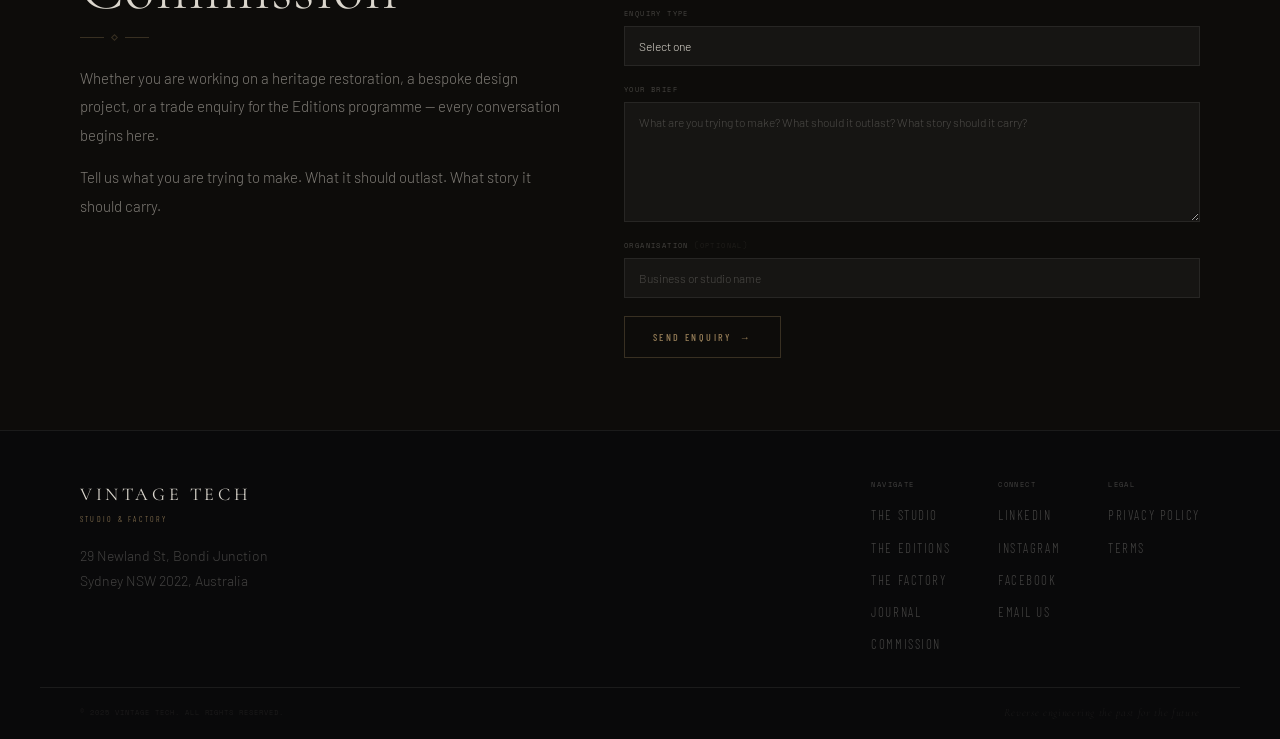
==== commit 124e83cb: "Add files via upload" ====
--- a/index.html
+++ b/index.html
@@ -1658,10 +1658,7 @@
         <div class="studio-work-grid">
 
           <div class="sw-card">
-            <div class="sw-card-img sw-img-placeholder">
-              <div class="sw-img-label">Homage to Form</div>
-              <div class="sw-img-sub">Photography coming</div>
-            </div>
+            <div class="sw-card-img" style="background-image:url('assets/placeholder-homage.jpg');background-size:cover;background-position:center;background-repeat:no-repeat;"></div>
             <div class="sw-card-body">
               <div class="sw-card-meta">
                 <span class="sw-card-num">01</span>
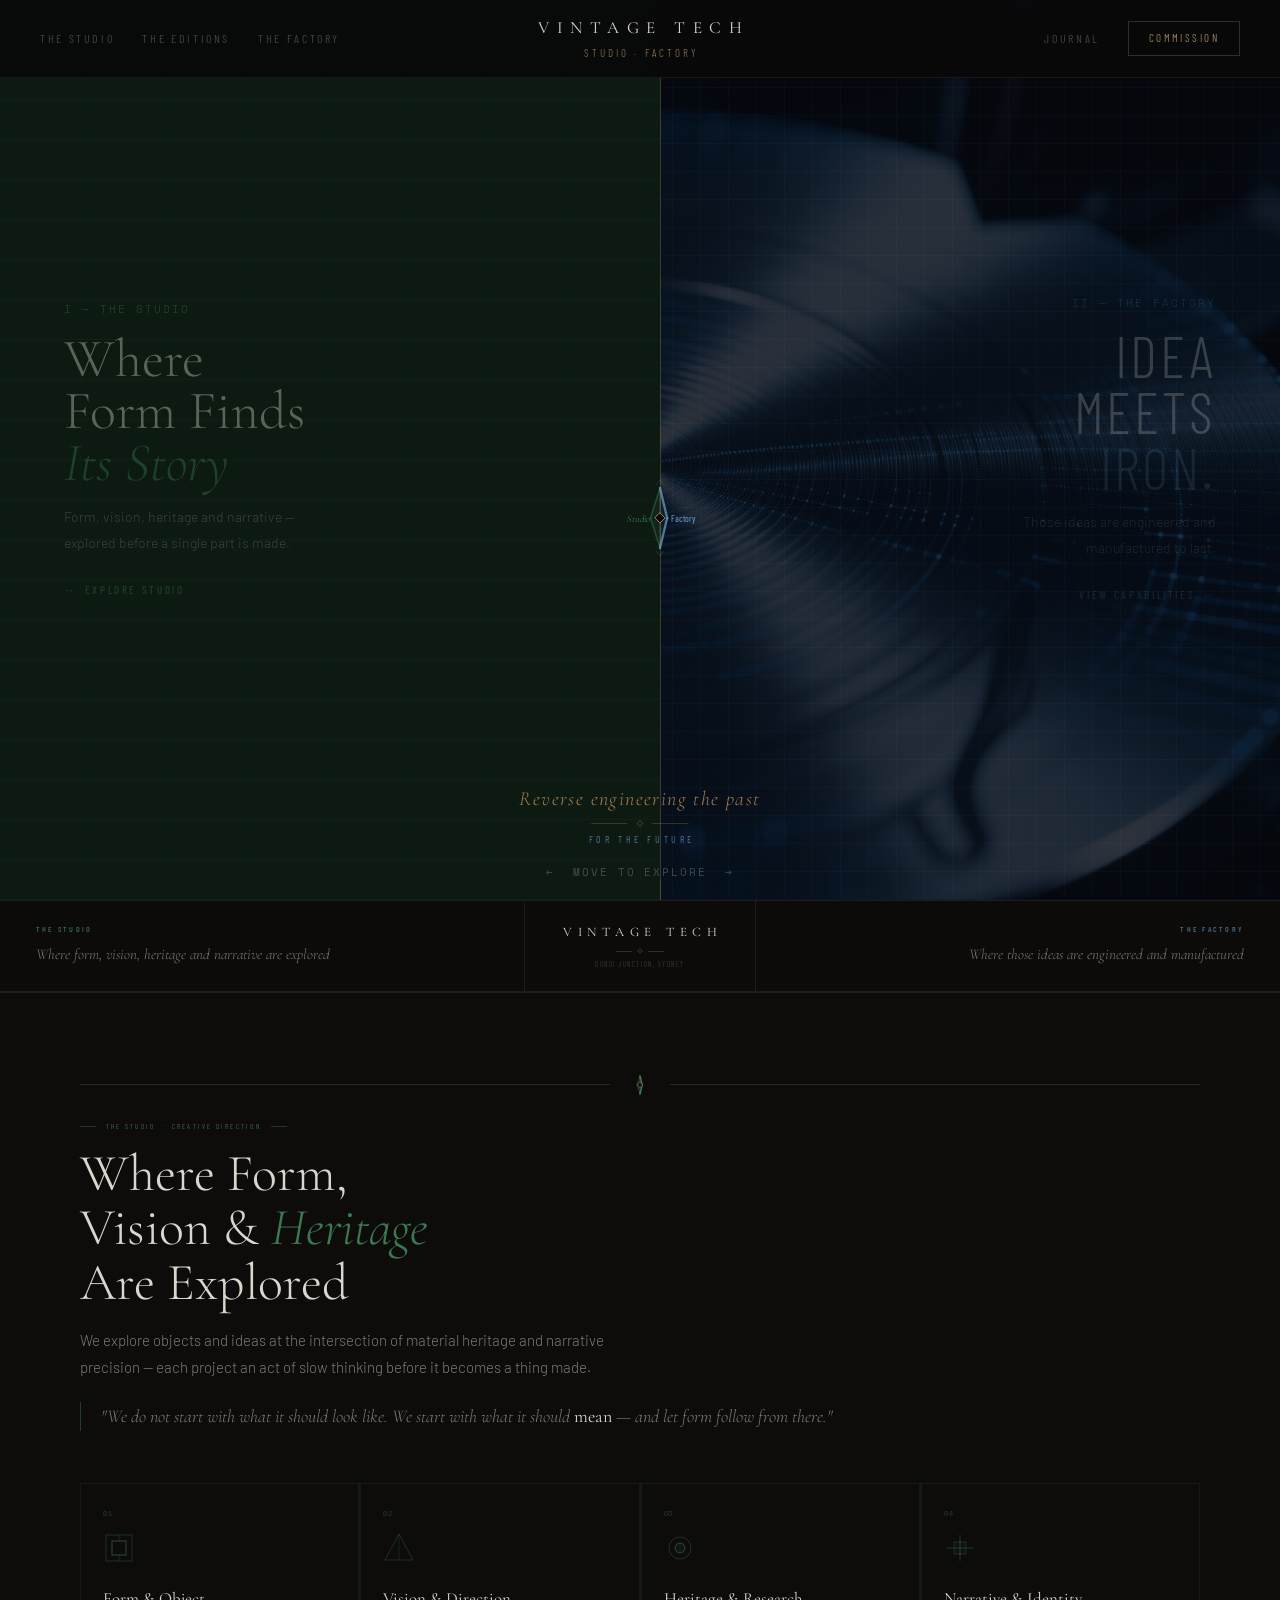
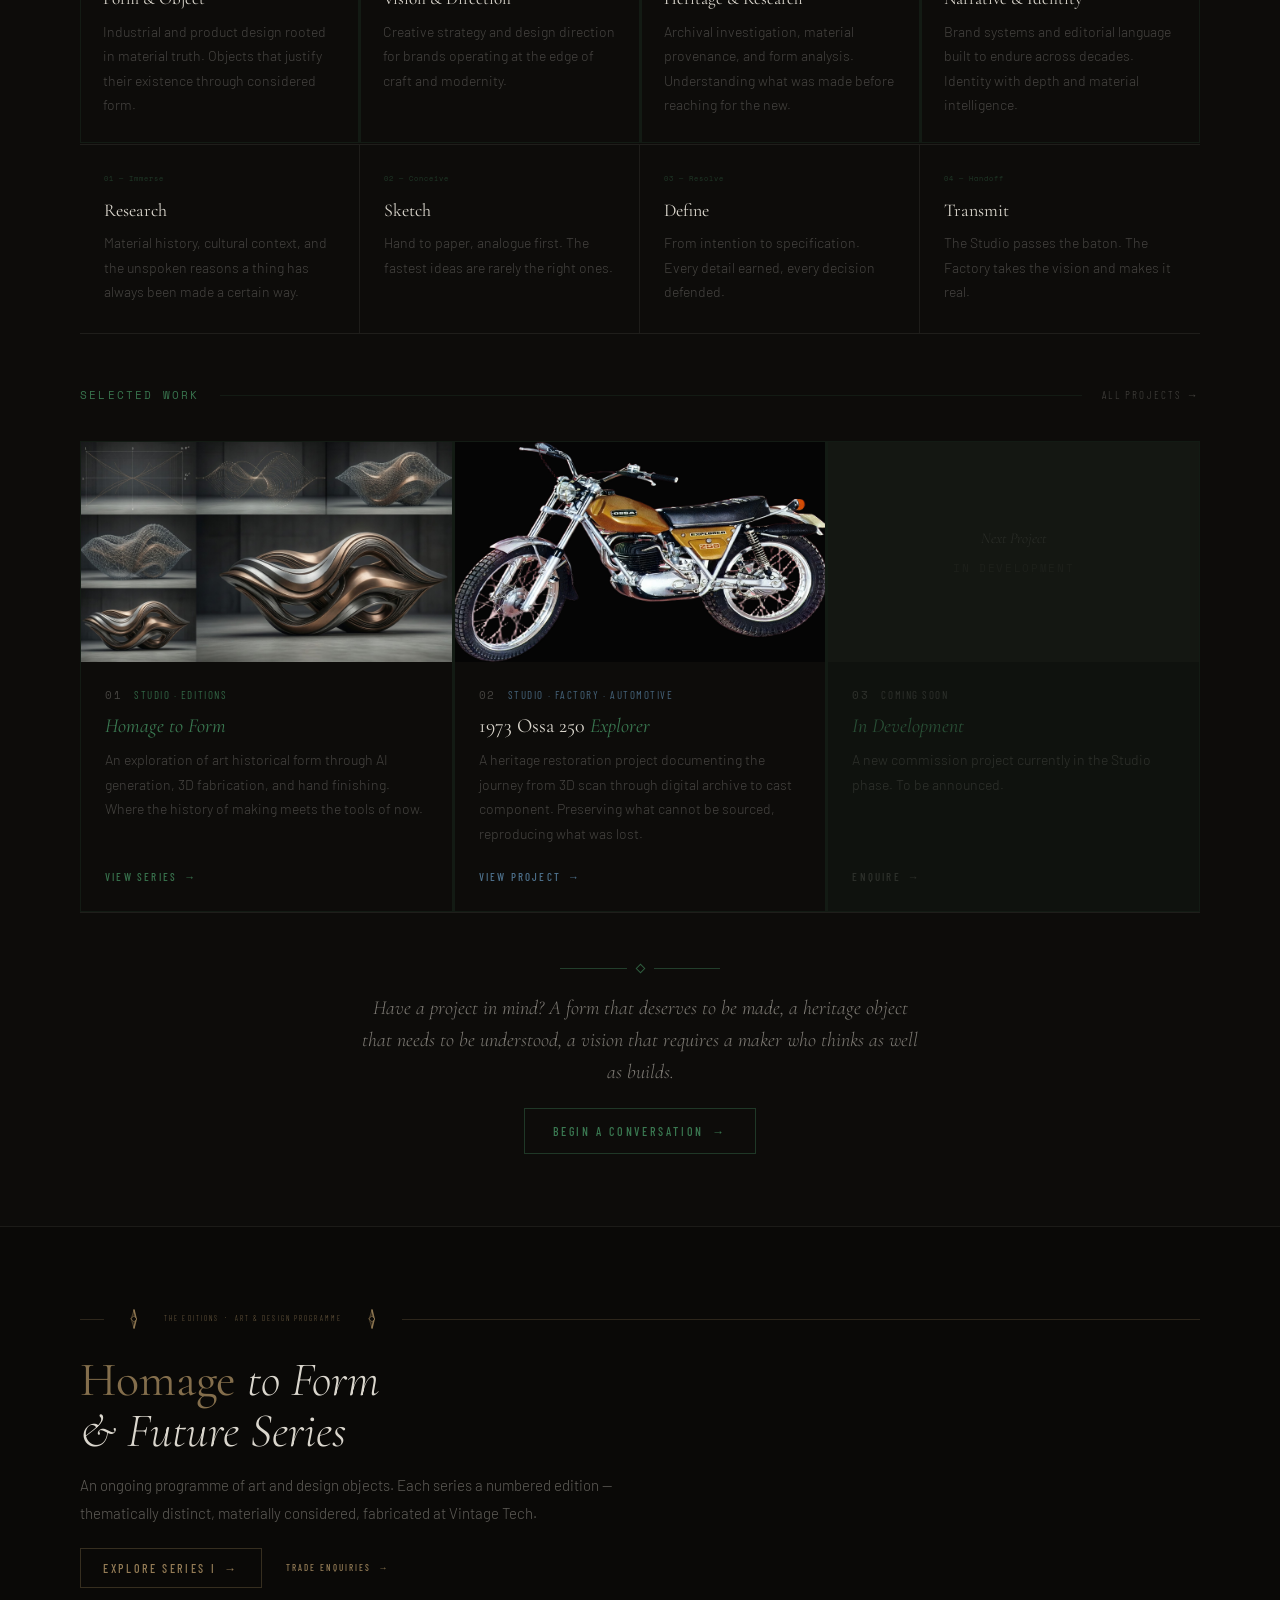
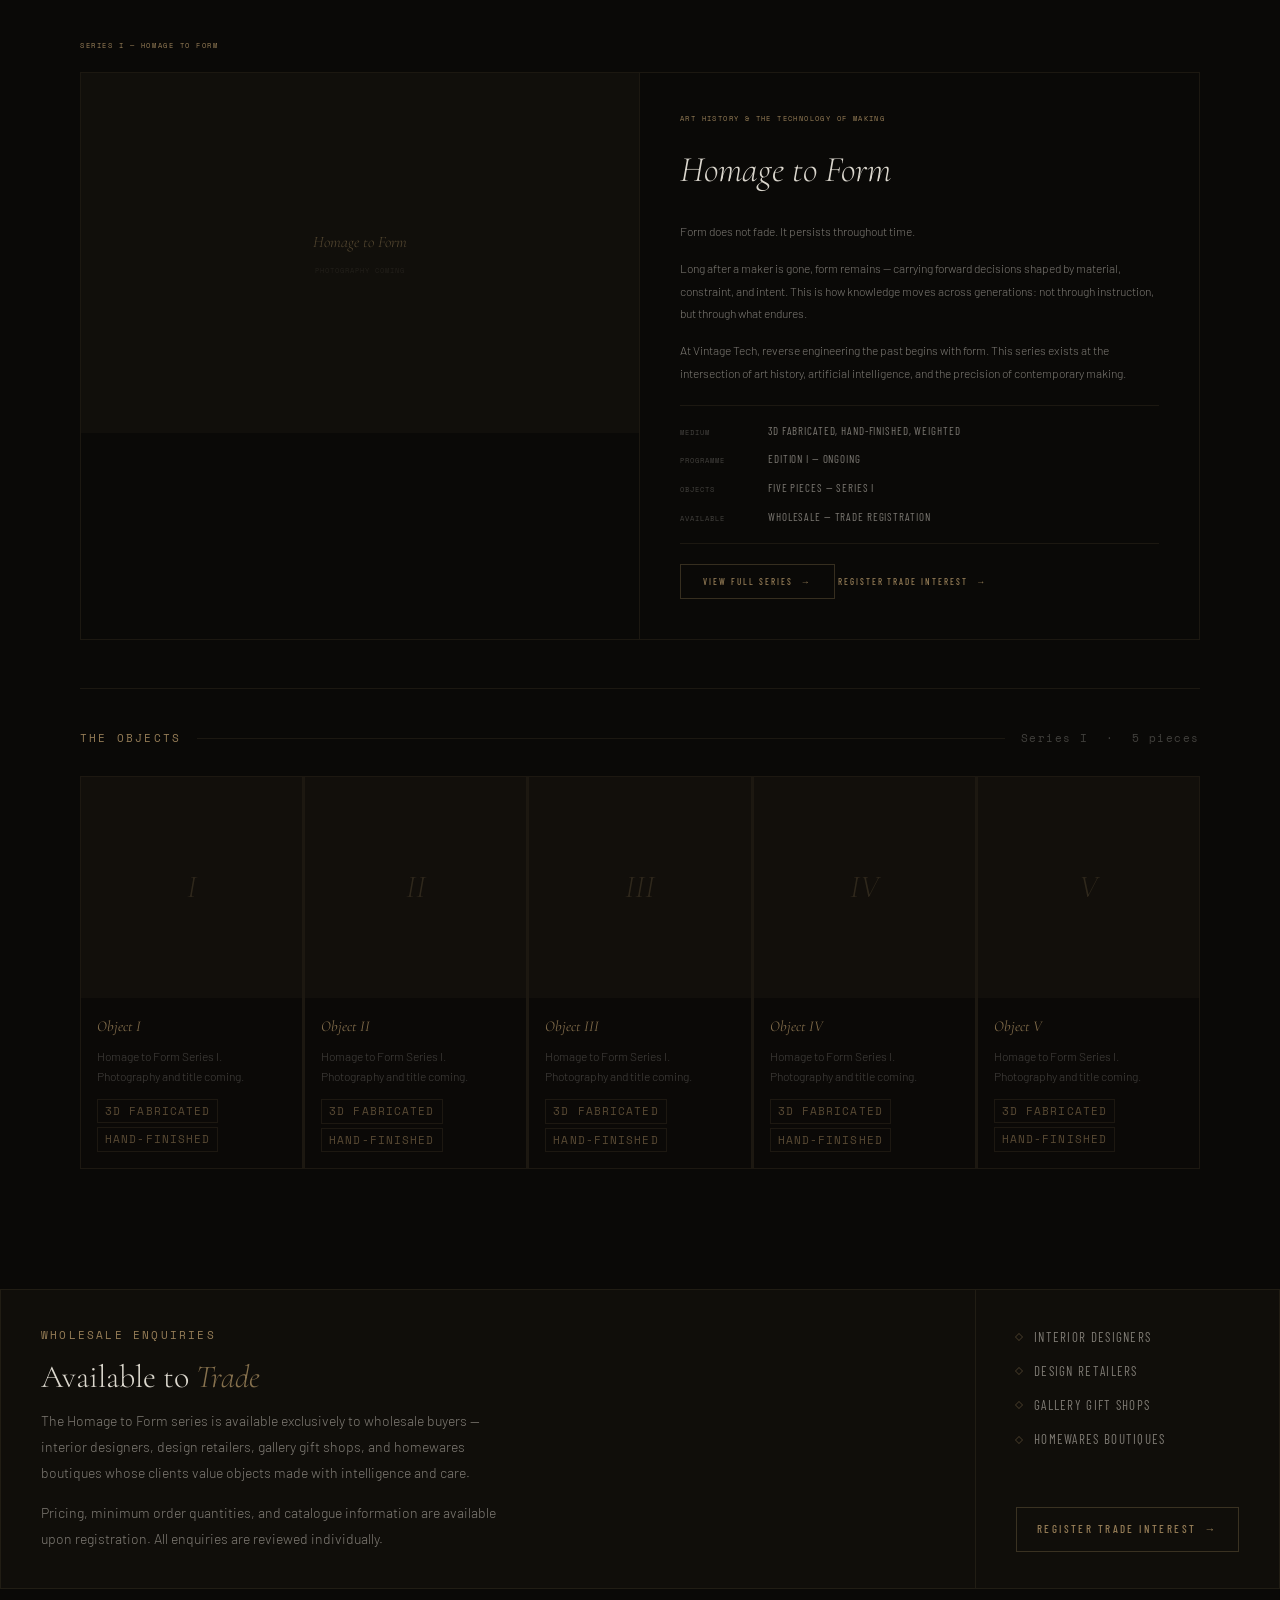
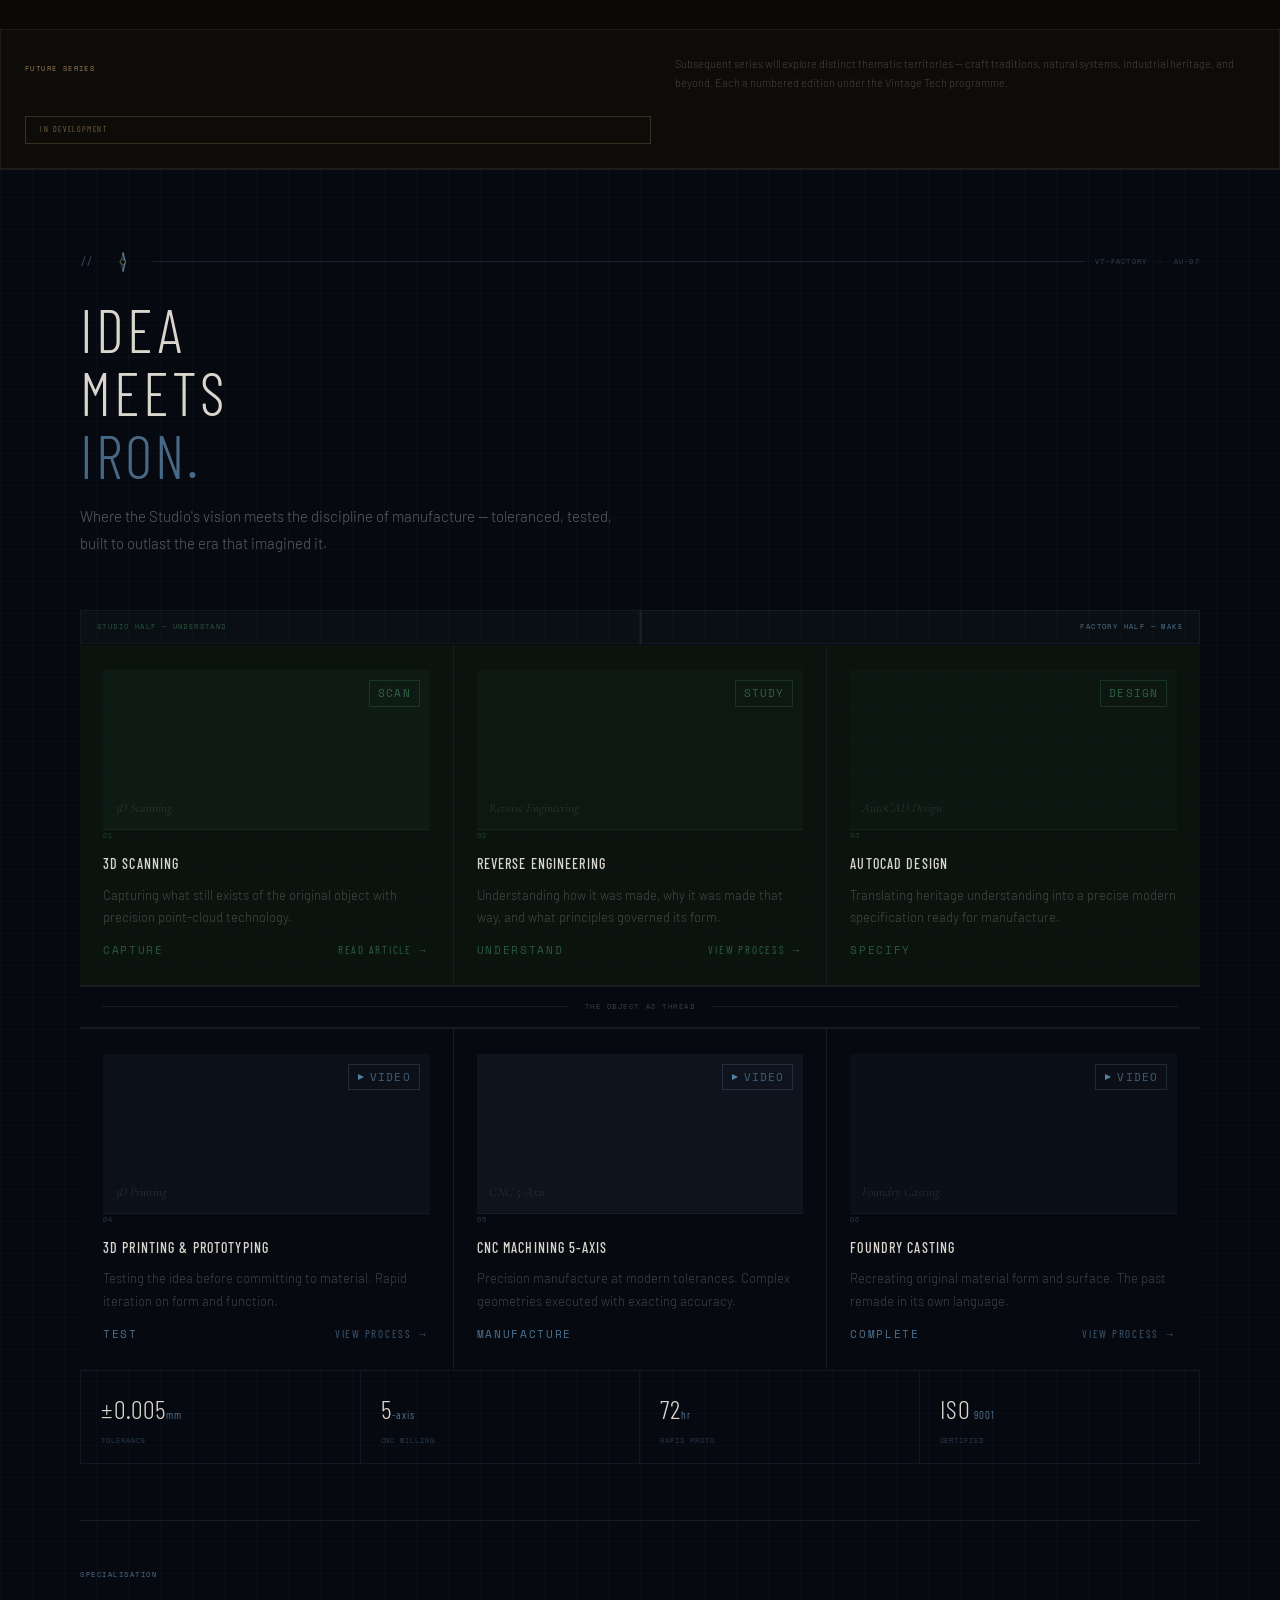
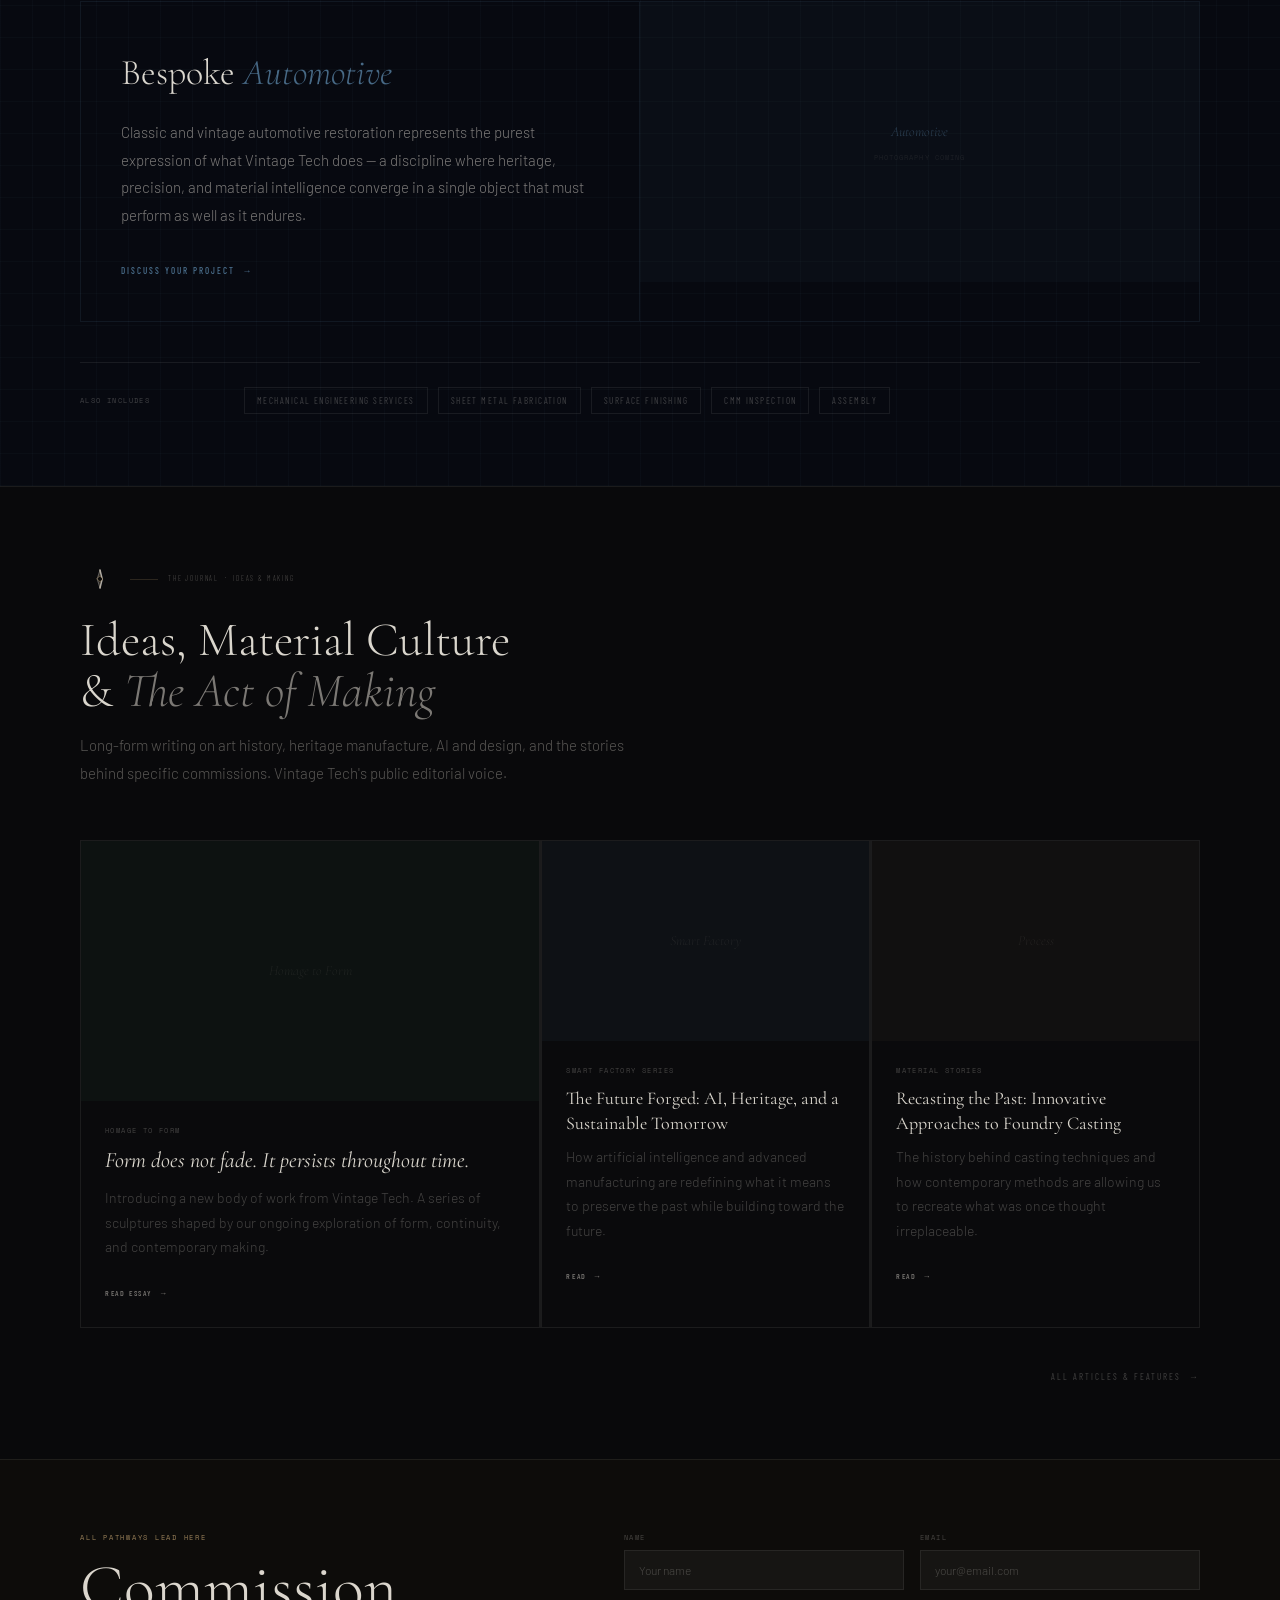
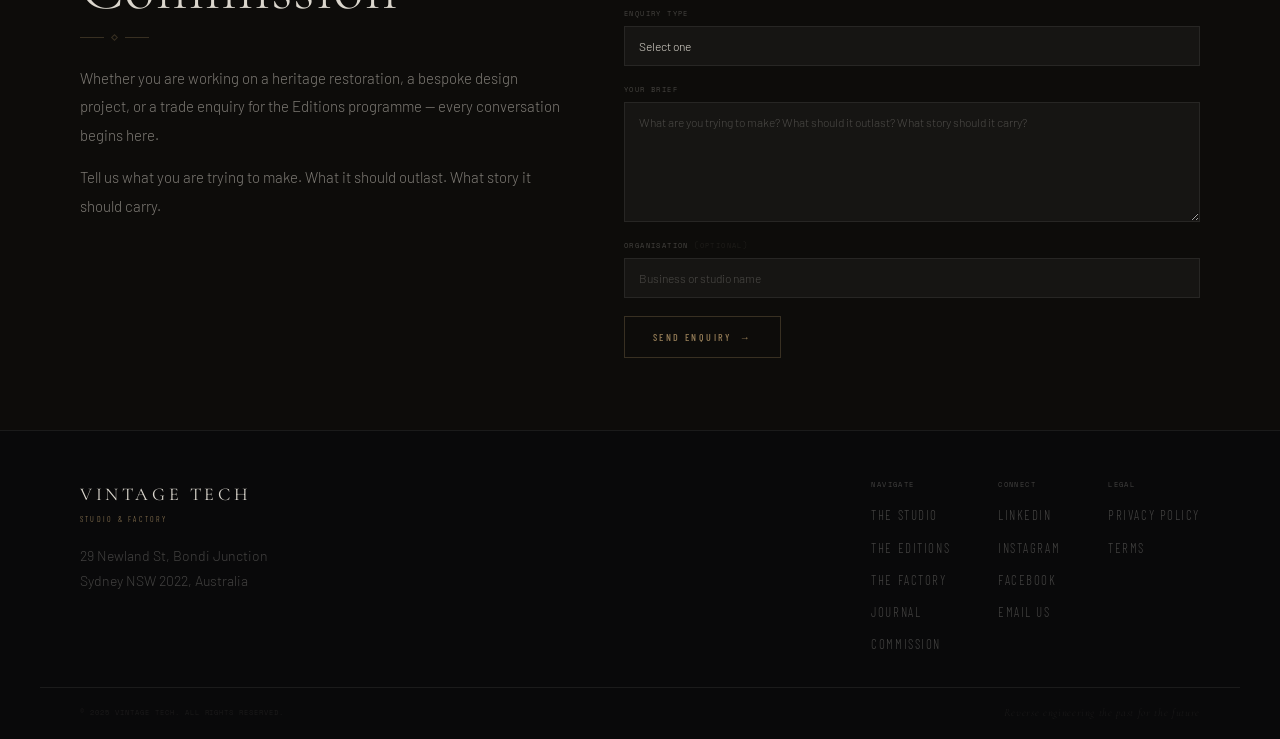
==== commit 1092ada2: "Update index.html" ====
--- a/index.html
+++ b/index.html
@@ -1671,10 +1671,7 @@
           </div>
 
           <div class="sw-card">
-            <div class="sw-card-img sw-img-placeholder sw-img-factory">
-              <div class="sw-img-label">1973 Ossa 250 Explorer</div>
-              <div class="sw-img-sub">Photography coming</div>
-            </div>
+           <div class="sw-card-img" style="background-image:url('assets/placeholder-Ossaexplore.jpg');background-size:cover;background-position:center;background-repeat:no-repeat;"></div>
             <div class="sw-card-body">
               <div class="sw-card-meta">
                 <span class="sw-card-num">02</span>
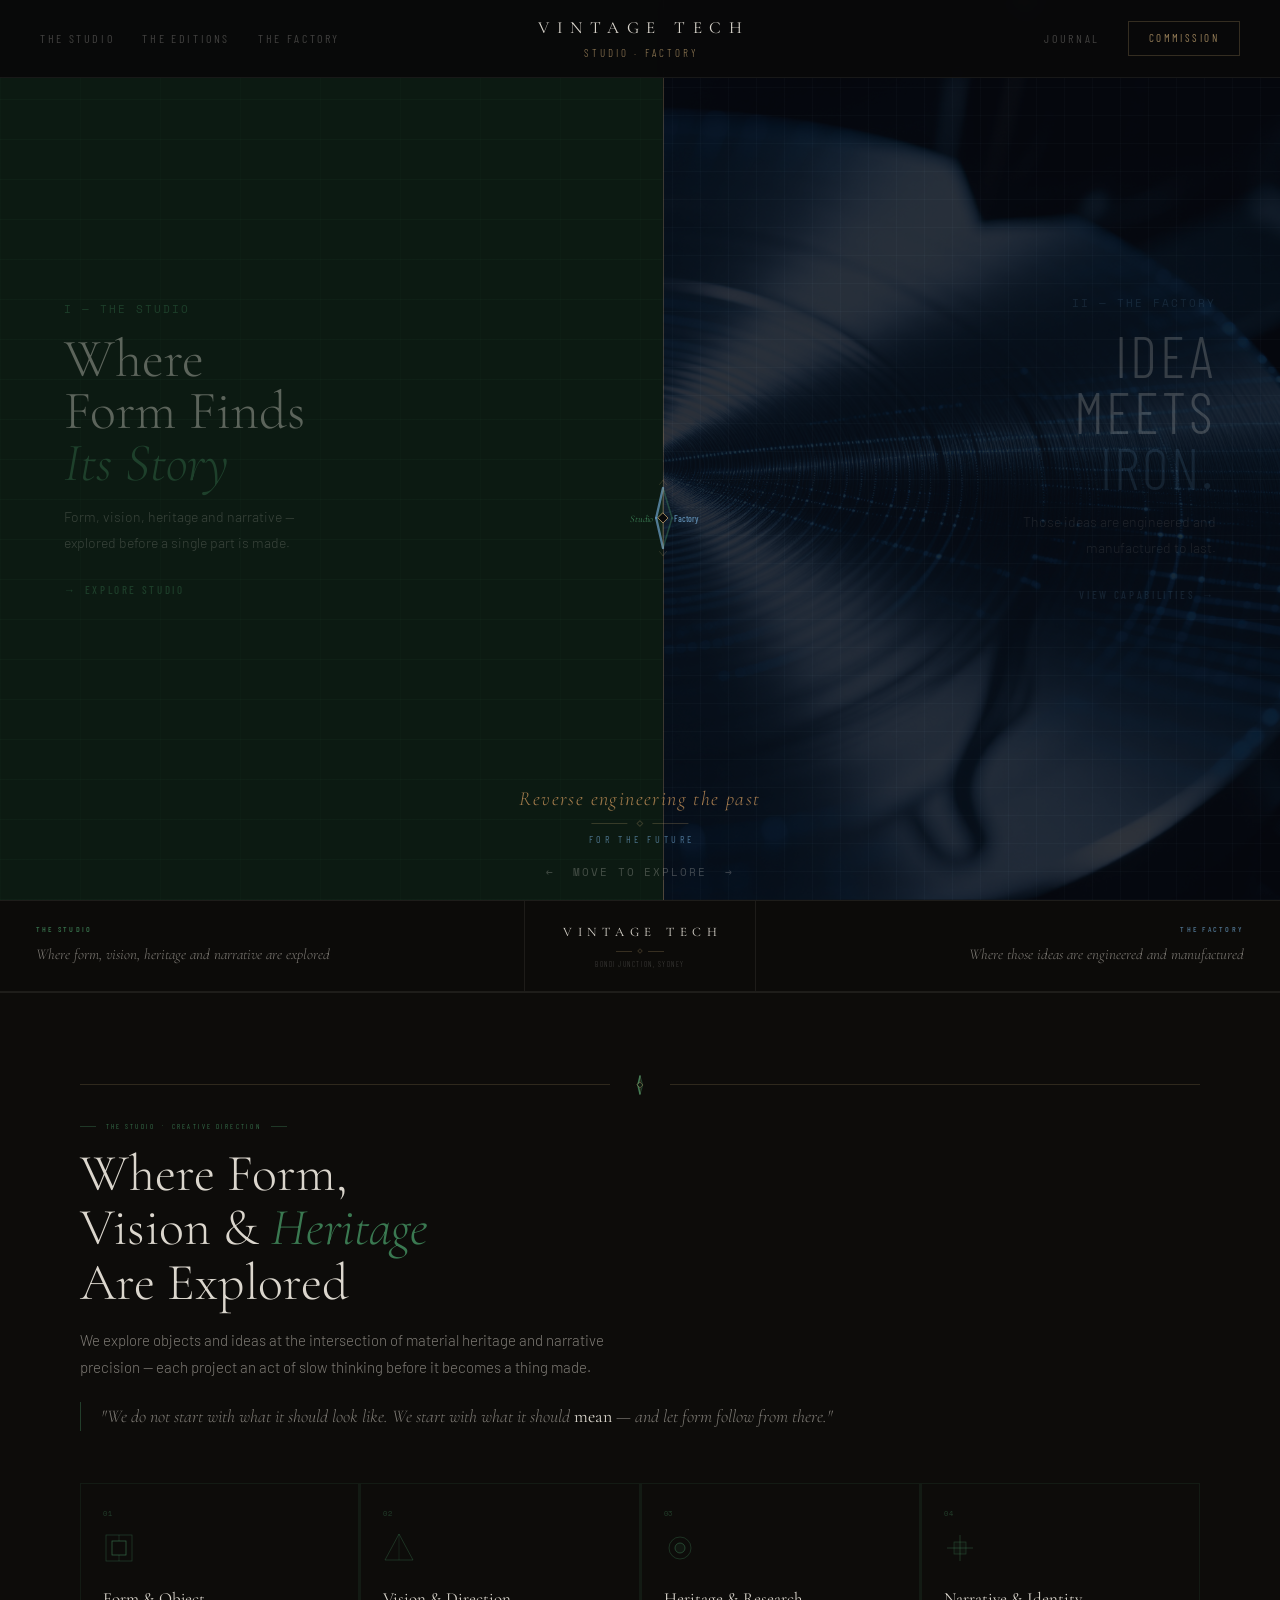
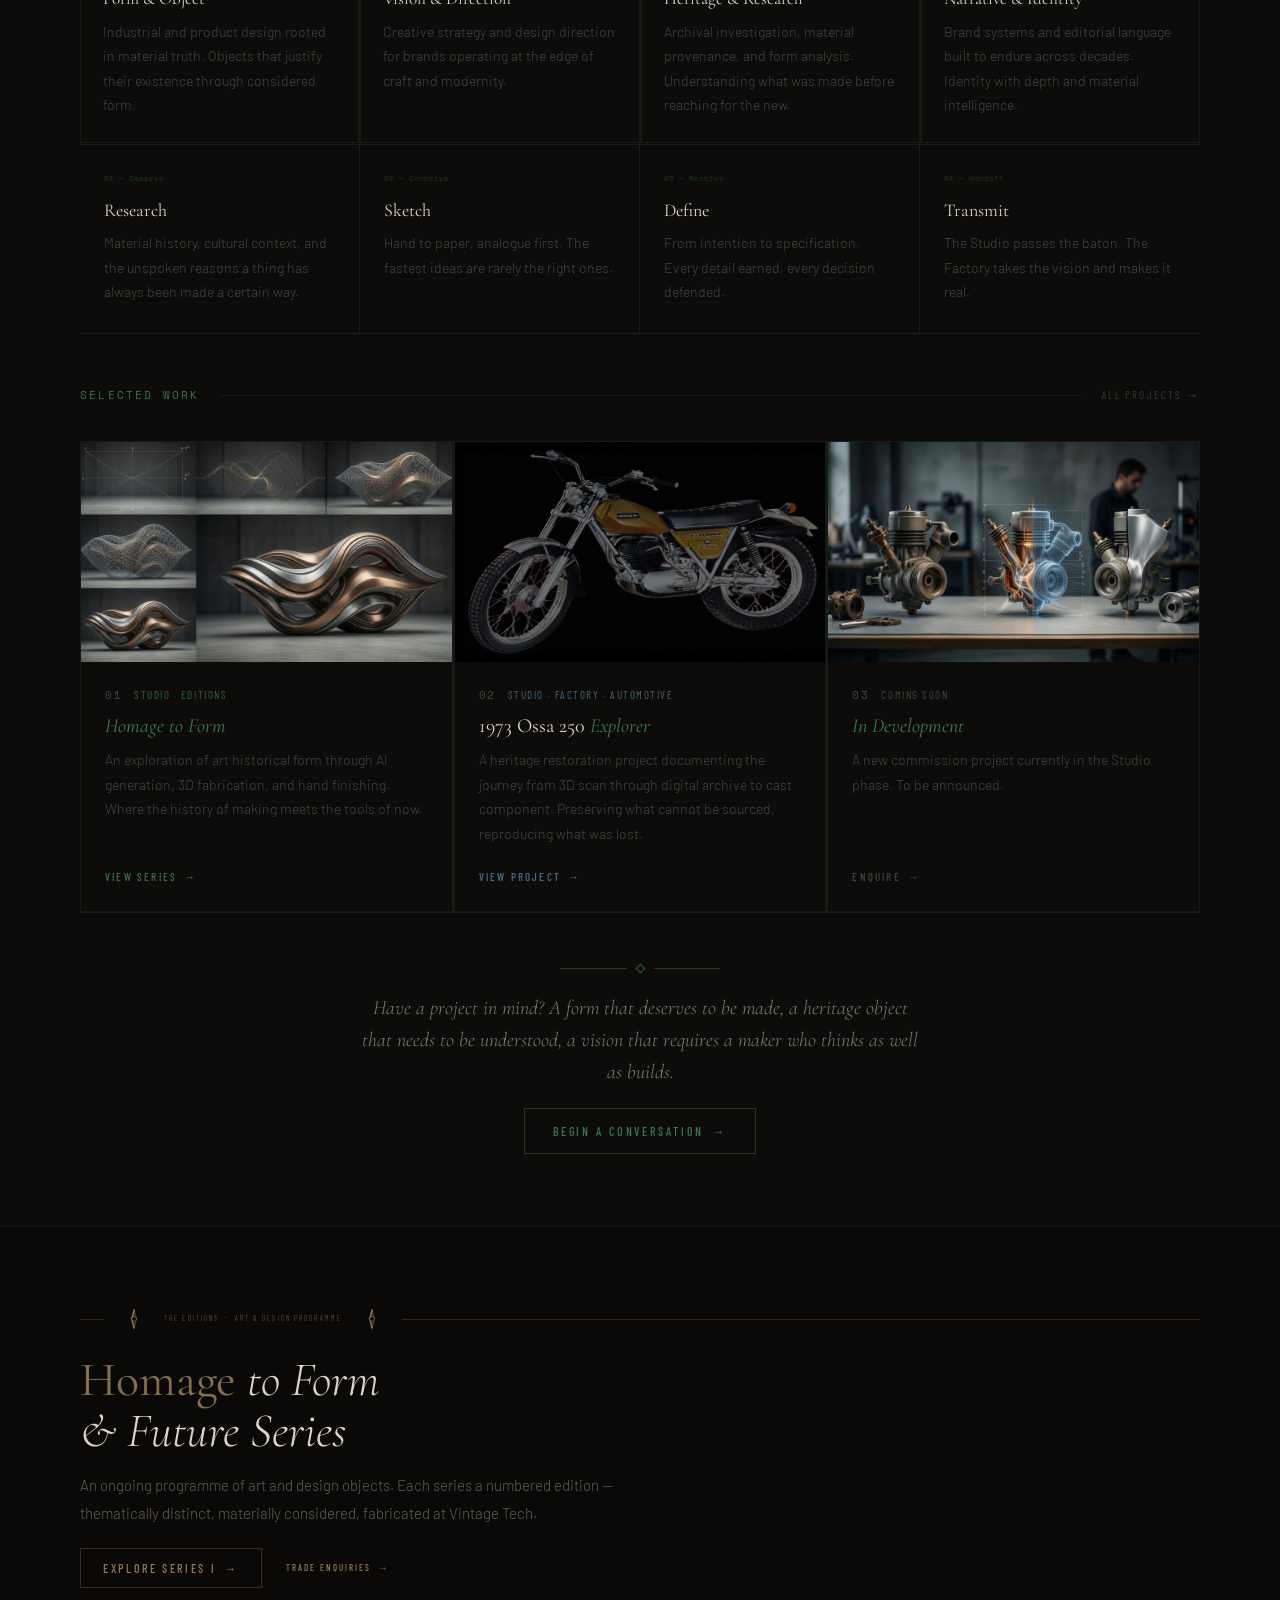
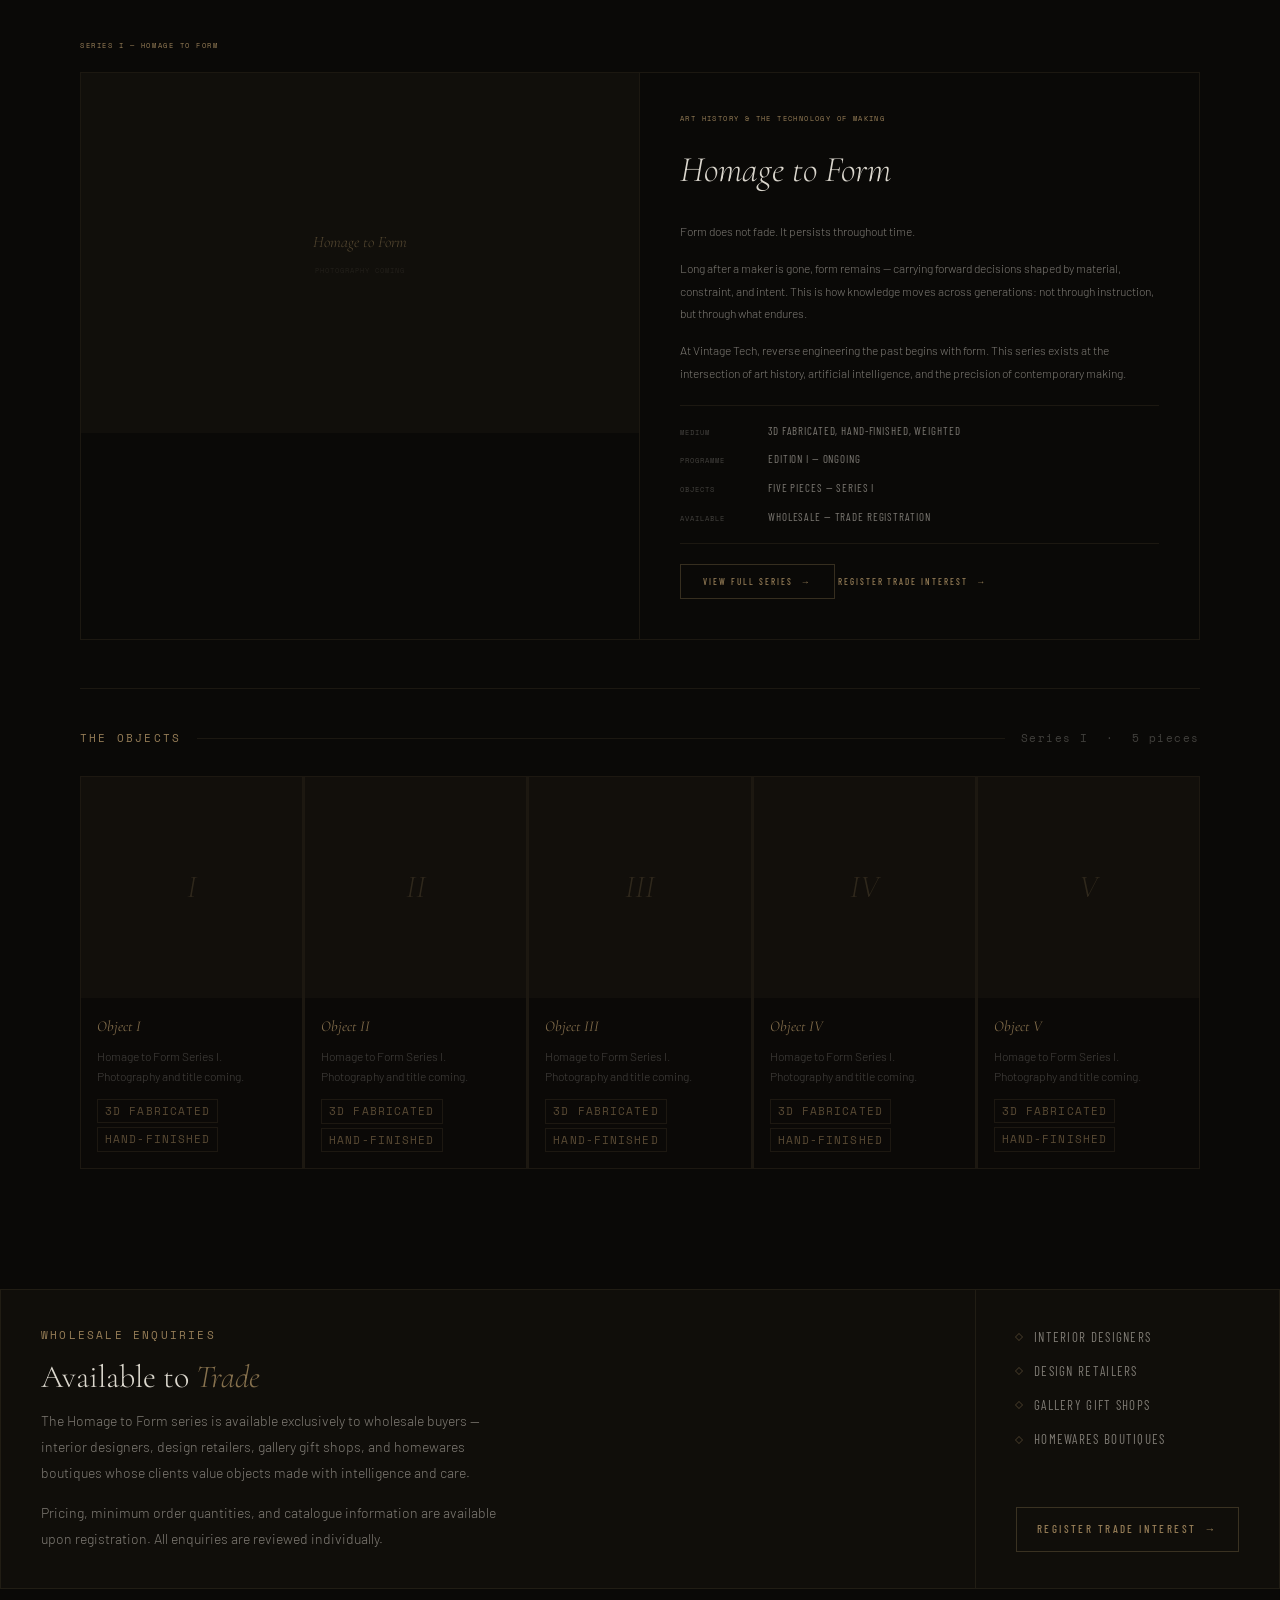
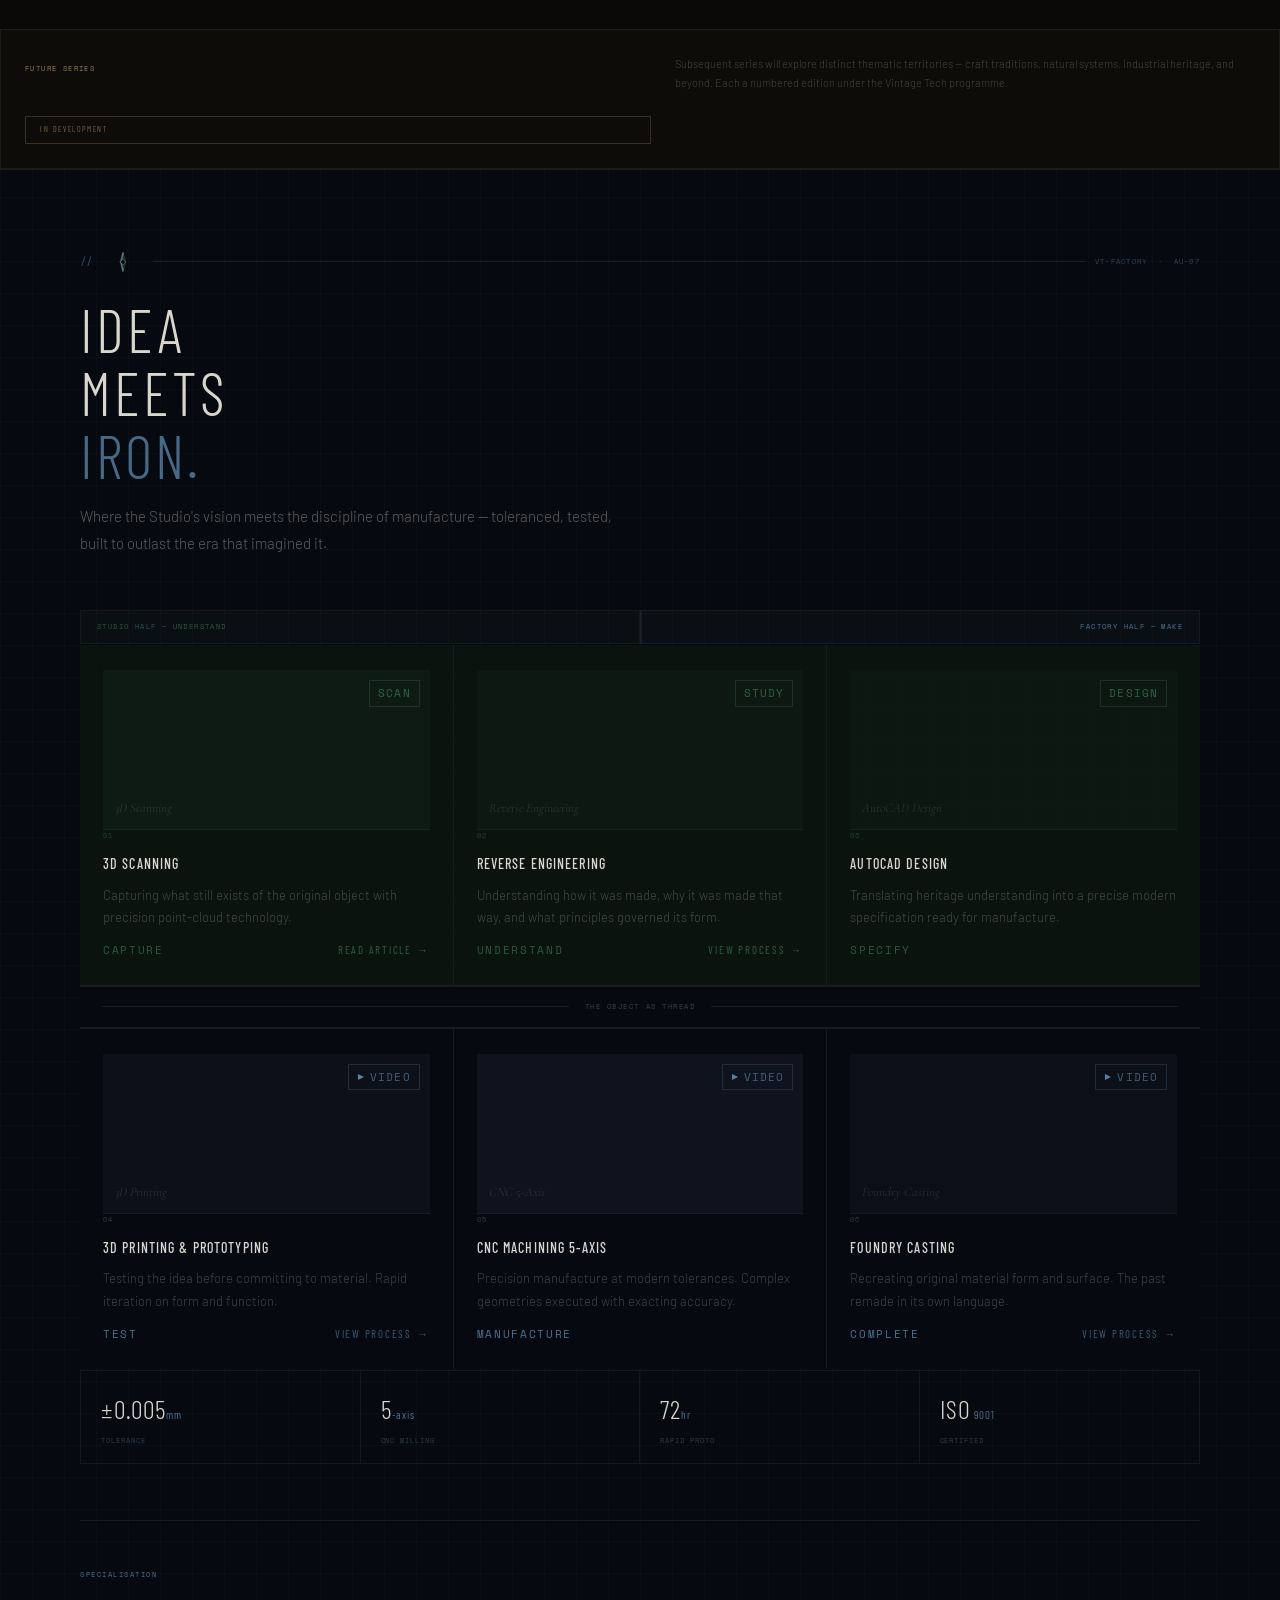
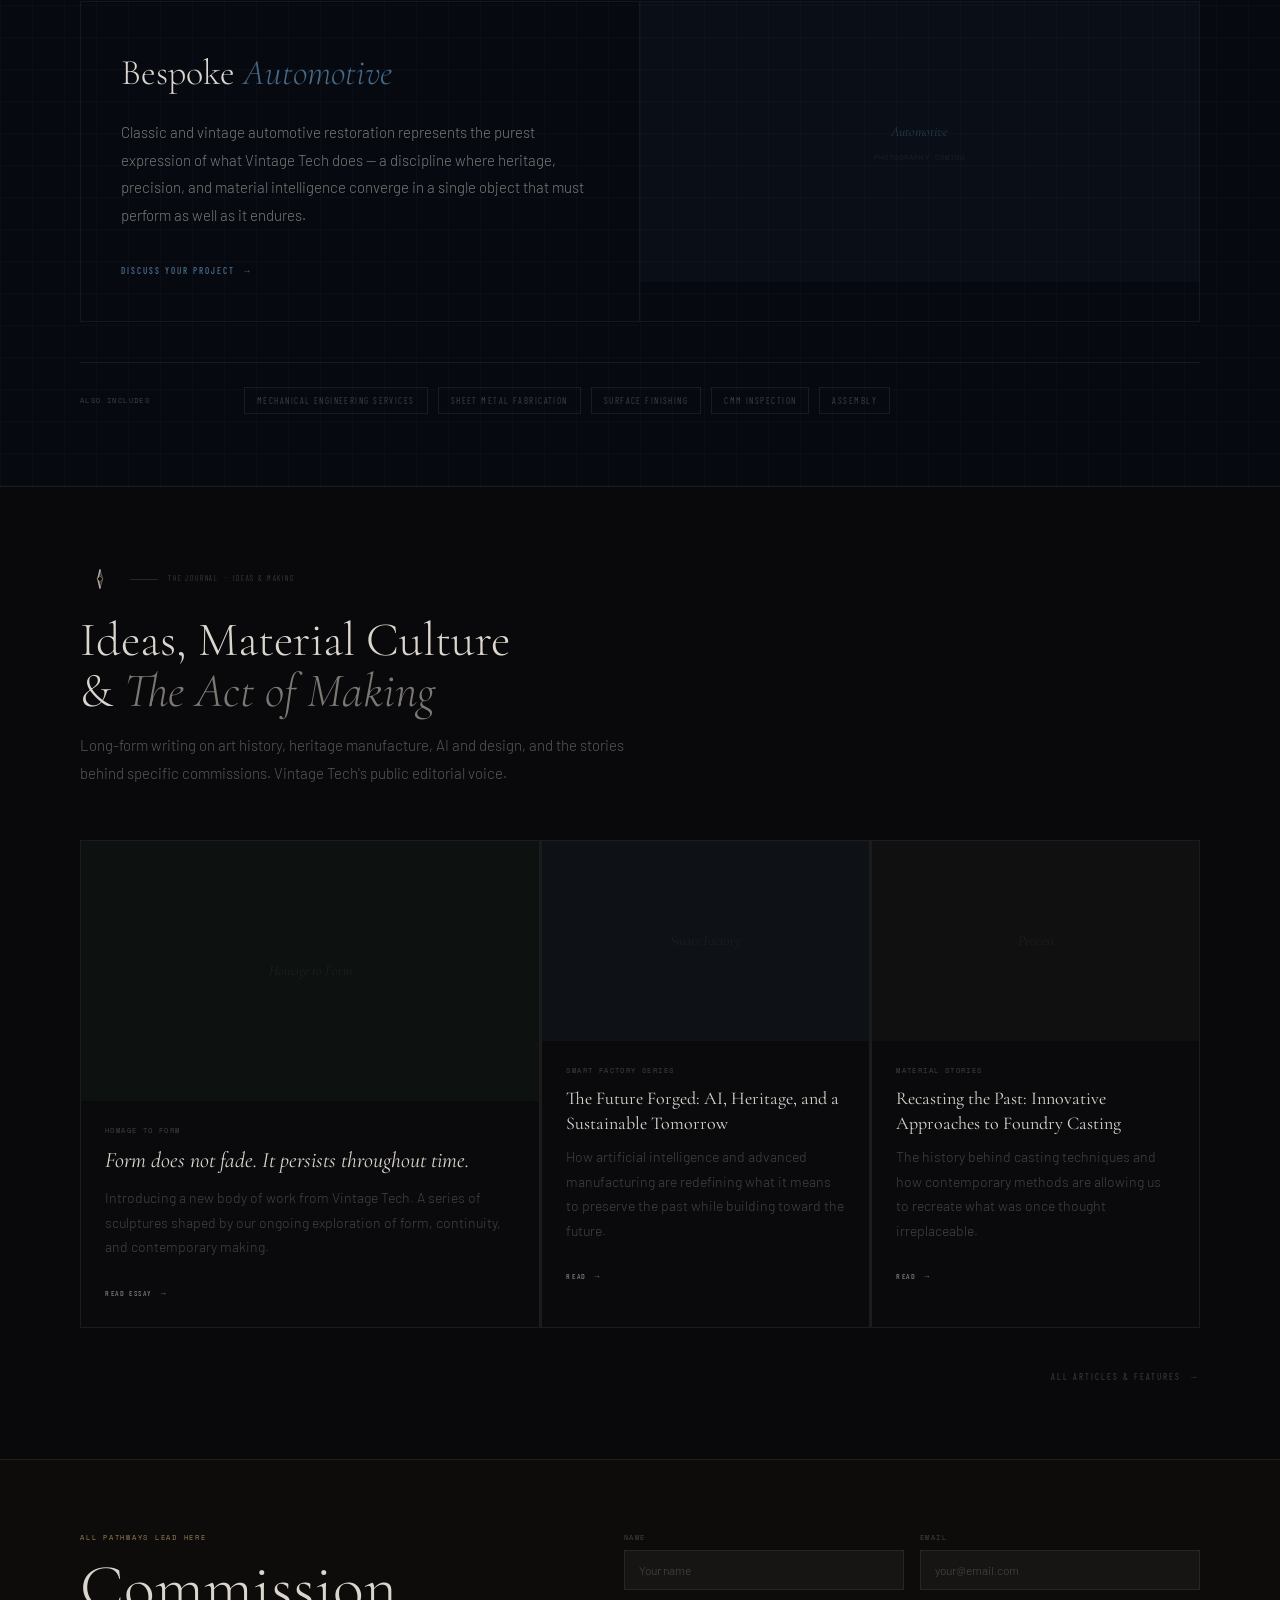
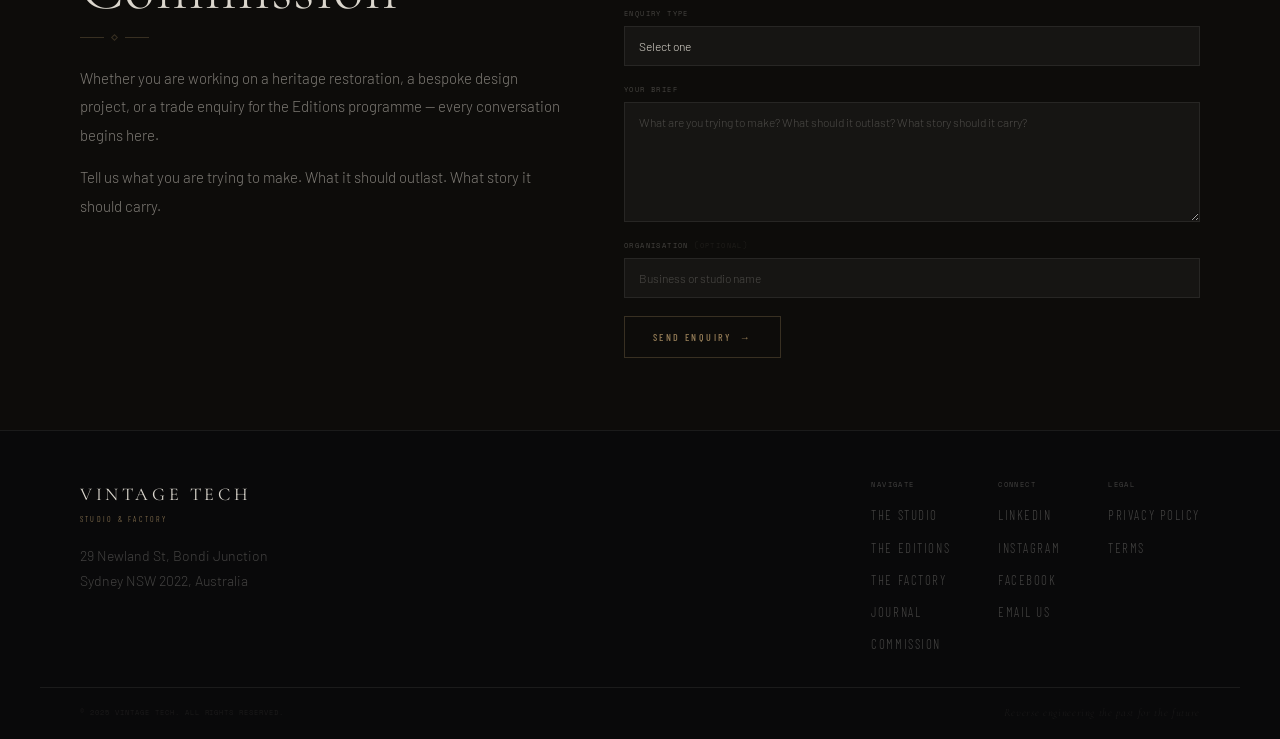
==== commit f6f4f954: "Update index.html" ====
--- a/index.html
+++ b/index.html
@@ -1683,11 +1683,8 @@
             </div>
           </div>
 
-          <div class="sw-card sw-card-upcoming">
-            <div class="sw-card-img sw-img-placeholder sw-img-upcoming">
-              <div class="sw-img-label">Next Project</div>
-              <div class="sw-img-sub">In development</div>
-            </div>
+          <div class="sw-card">
+           <div class="sw-card-img" style="background-image:url('assets/placeholder-develop.jpg');background-size:cover;background-position:center;background-repeat:no-repeat;"></div>
             <div class="sw-card-body">
               <div class="sw-card-meta">
                 <span class="sw-card-num">03</span>
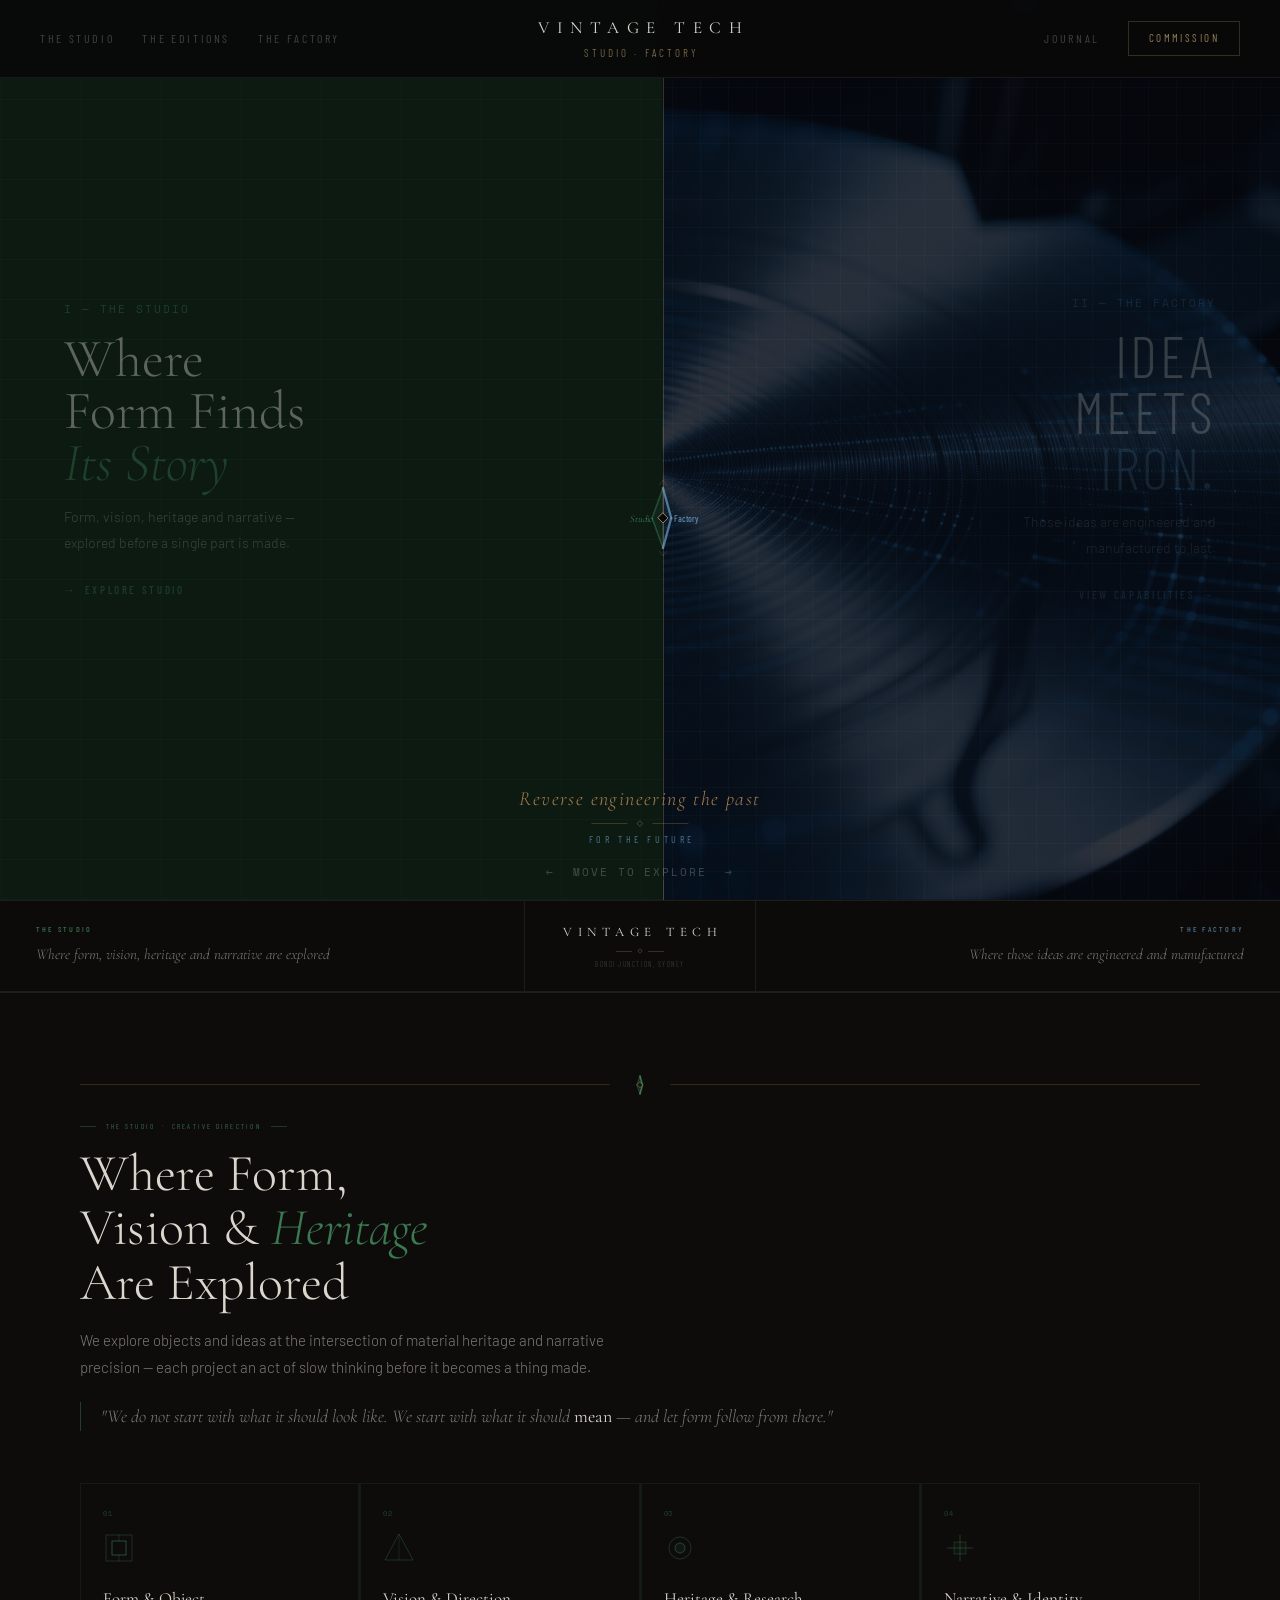
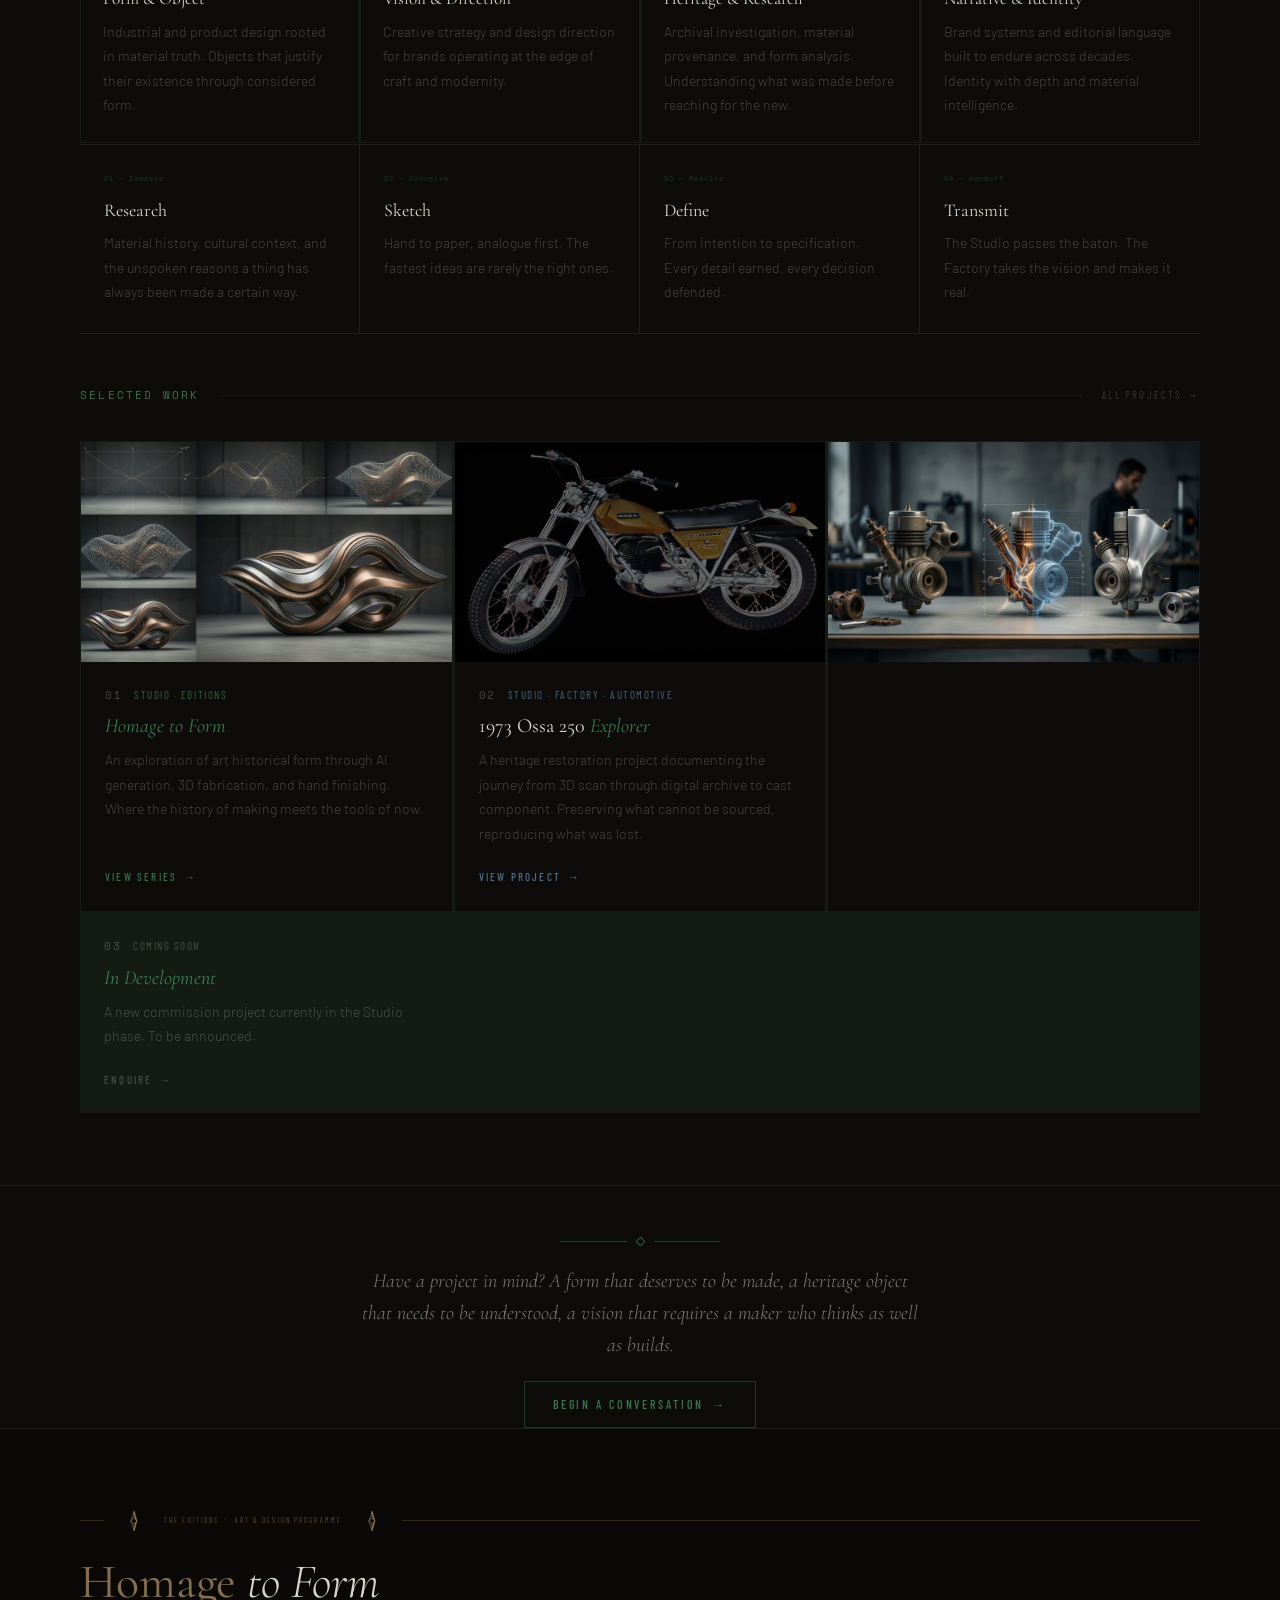
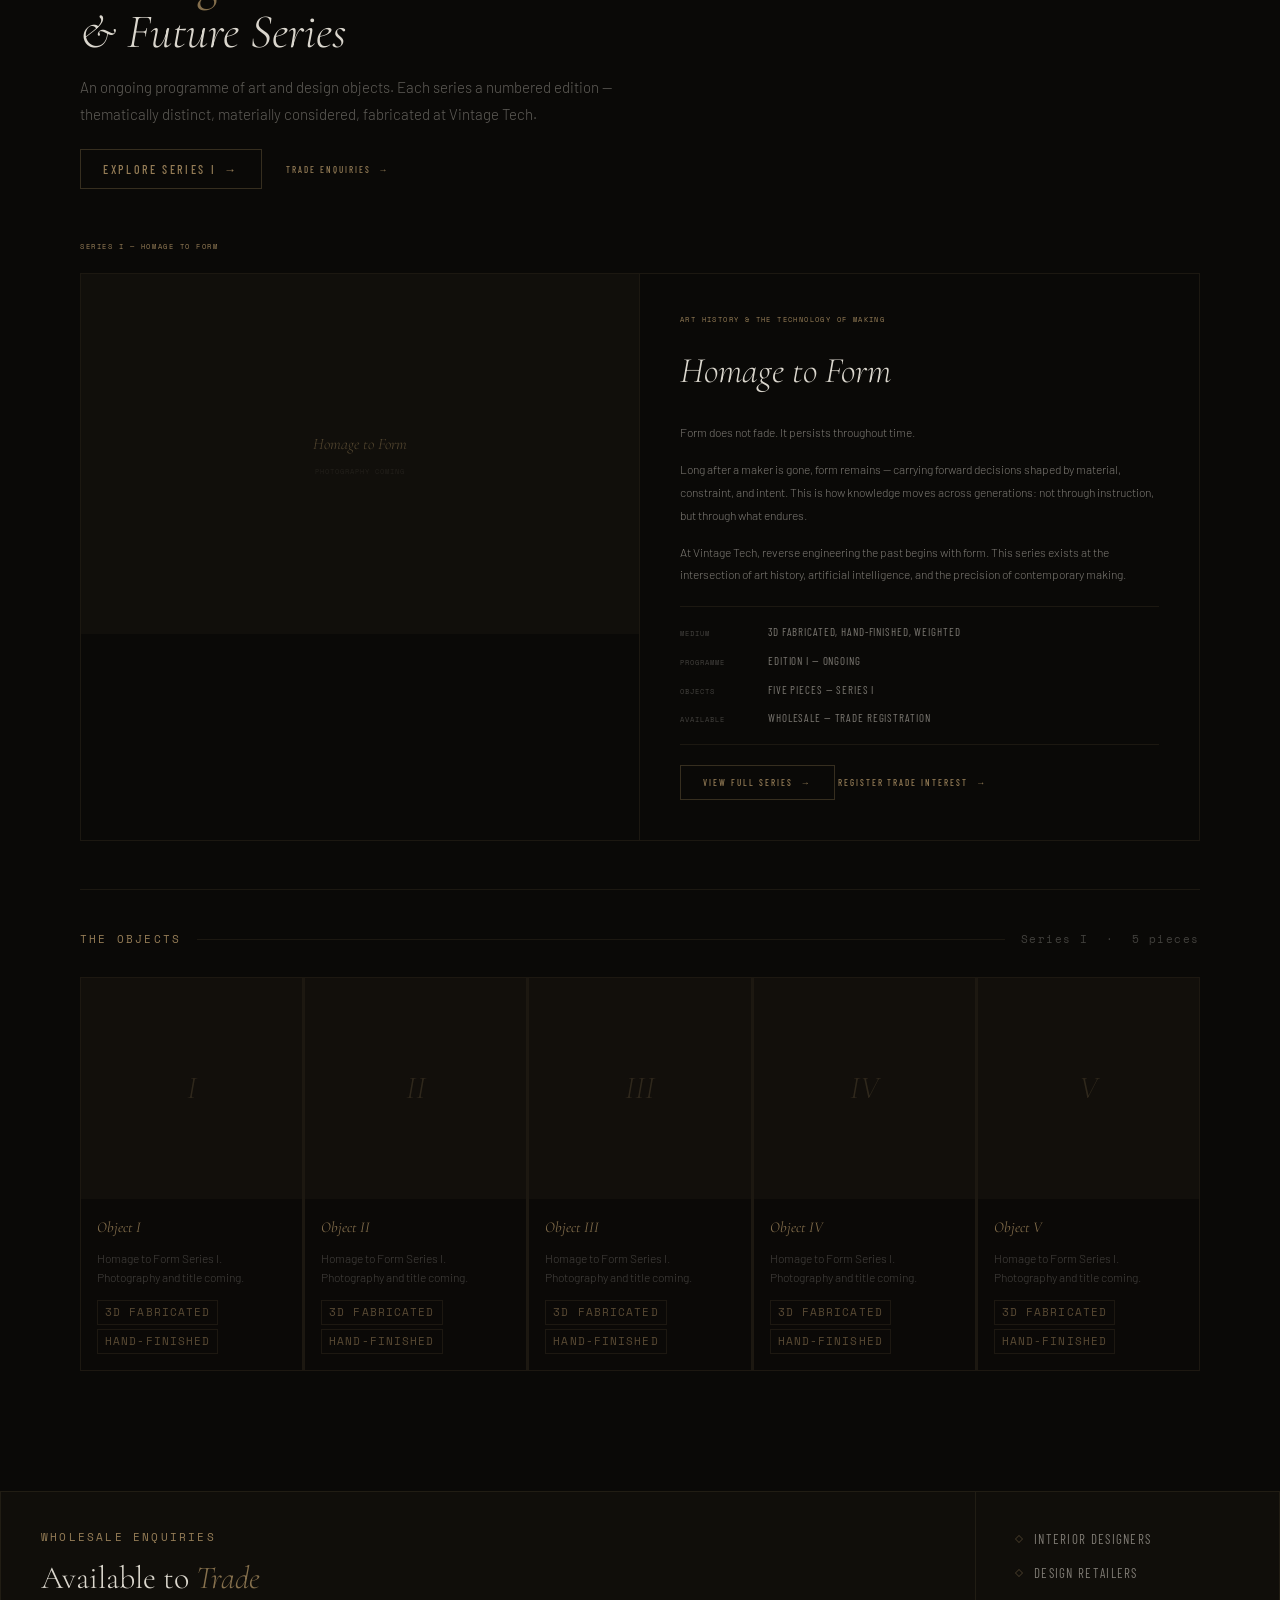
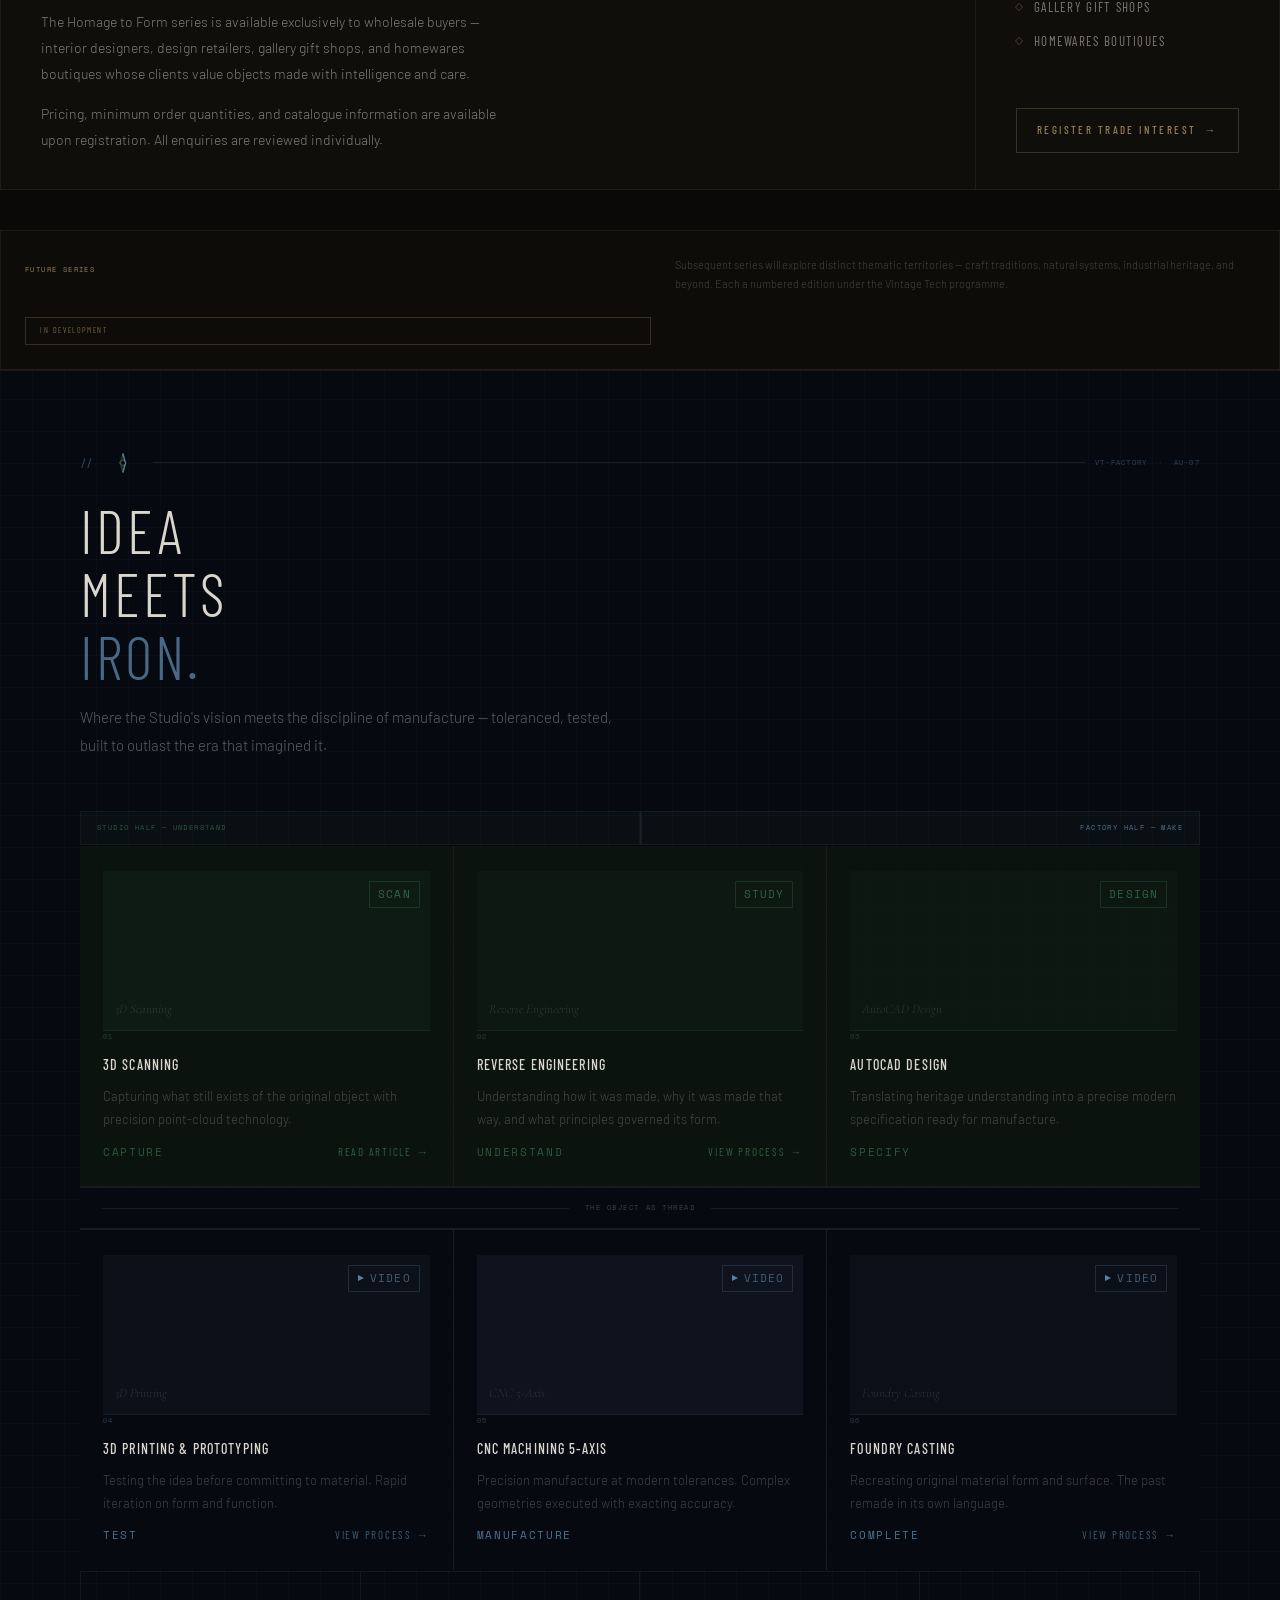
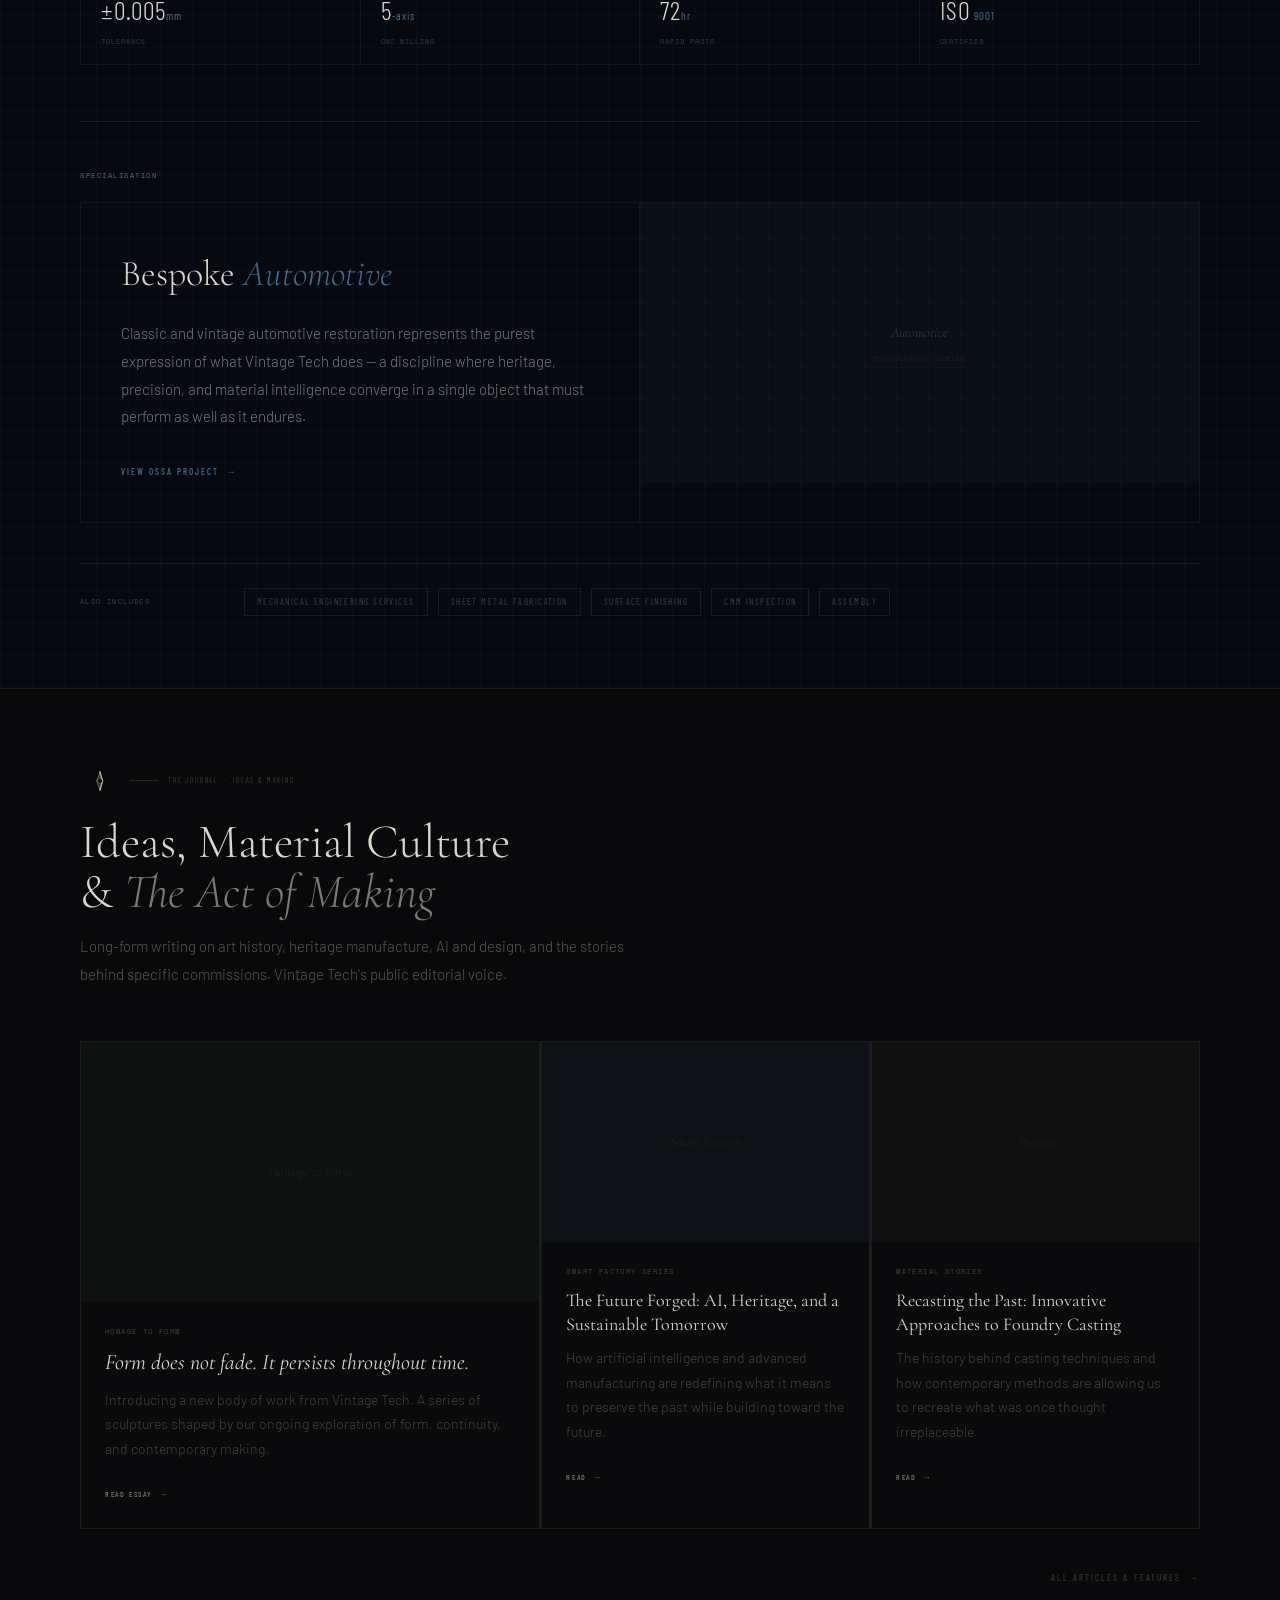
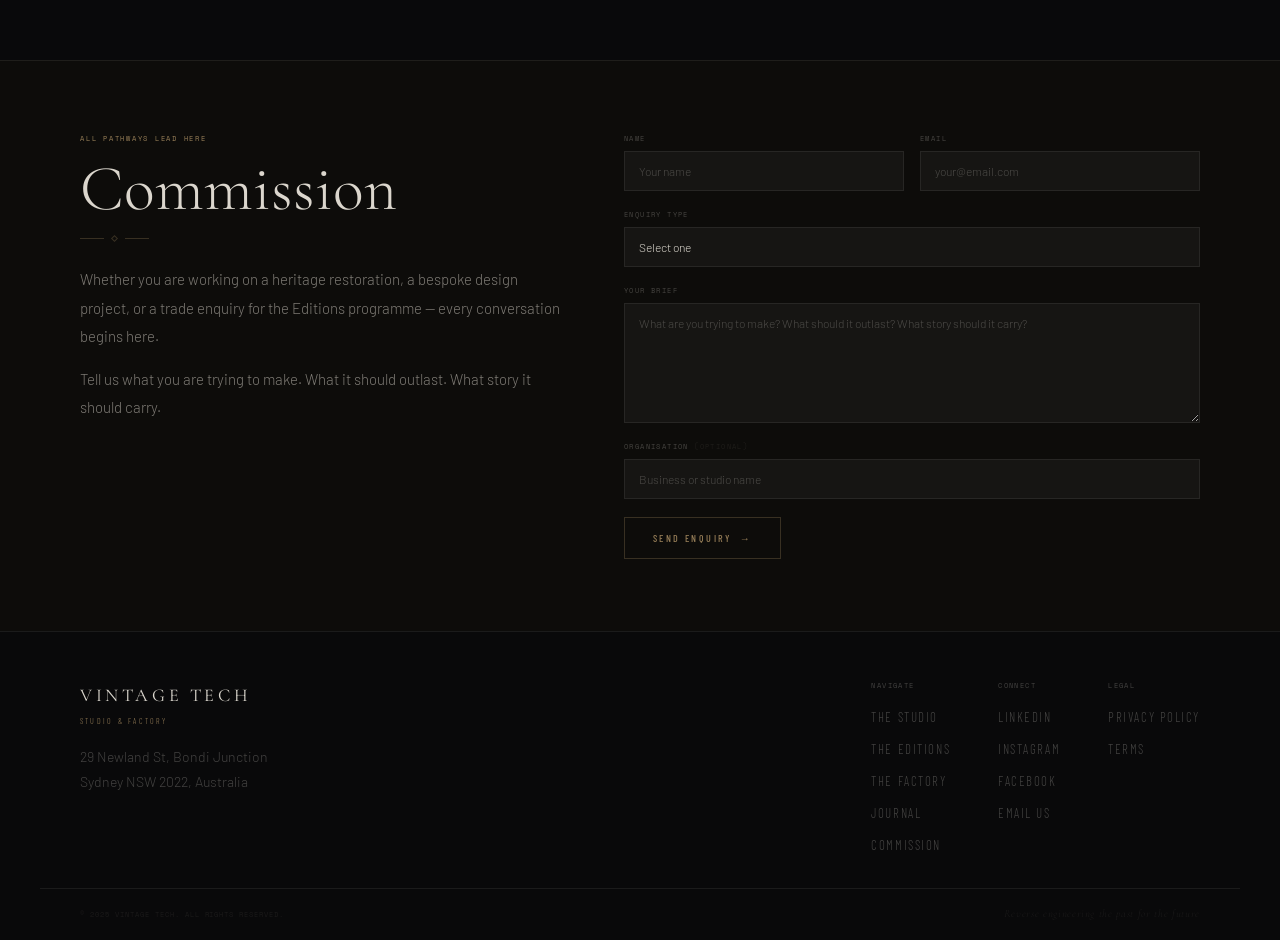
==== commit 775bdb44: "Refactor project card layout in index.html Removed upcoming project card and updated layout for next" ====
--- a/index.html
+++ b/index.html
@@ -1671,7 +1671,7 @@
           </div>
 
           <div class="sw-card">
-           <div class="sw-card-img" style="background-image:url('assets/placeholder-Ossaexplore.jpg');background-size:cover;background-position:center;background-repeat:no-repeat;"></div>
+            <div class="sw-card-img" style="background-image:url('assets/placeholder-Ossaexplore.jpg');background-size:cover;background-position:center;background-repeat:no-repeat;"></div>
             <div class="sw-card-body">
               <div class="sw-card-meta">
                 <span class="sw-card-num">02</span>
@@ -1679,12 +1679,13 @@
               </div>
               <div class="sw-card-title">1973 Ossa 250 <em>Explorer</em></div>
               <div class="sw-card-desc">A heritage restoration project documenting the journey from 3D scan through digital archive to cast component. Preserving what cannot be sourced, reproducing what was lost.</div>
-              <a href="#factory" class="sw-card-link factory-link">View Project <span>→</span></a>
-            </div>
-          </div>
-
-          <div class="sw-card">
-           <div class="sw-card-img" style="background-image:url('assets/placeholder-develop.jpg');background-size:cover;background-position:center;background-repeat:no-repeat;"></div>
+              <a href="ossa-250-explorer.html" class="sw-card-link factory-link">View Project <span>→</span></a>
+            </div>
+          </div>
+
+         <div class="sw-card">
+            <div class="sw-card-img" style="background-image:url('assets/placeholder-develop.jpg');background-size:cover;background-position:center;background-repeat:no-repeat;"></div>
+            </div>
             <div class="sw-card-body">
               <div class="sw-card-meta">
                 <span class="sw-card-num">03</span>
@@ -2073,7 +2074,7 @@
           <div class="auto-text">
             <h3 class="auto-title">Bespoke <em>Automotive</em></h3>
             <p class="auto-desc">Classic and vintage automotive restoration represents the purest expression of what Vintage Tech does — a discipline where heritage, precision, and material intelligence converge in a single object that must perform as well as it endures.</p>
-            <a href="#commission" class="auto-cta">Discuss Your Project <span>→</span></a>
+            <a href="ossa-250-explorer.html" class="auto-cta">View Ossa Project <span>→</span></a>
           </div>
           <div class="auto-img-placeholder">
             <div class="aip-label">Automotive</div>
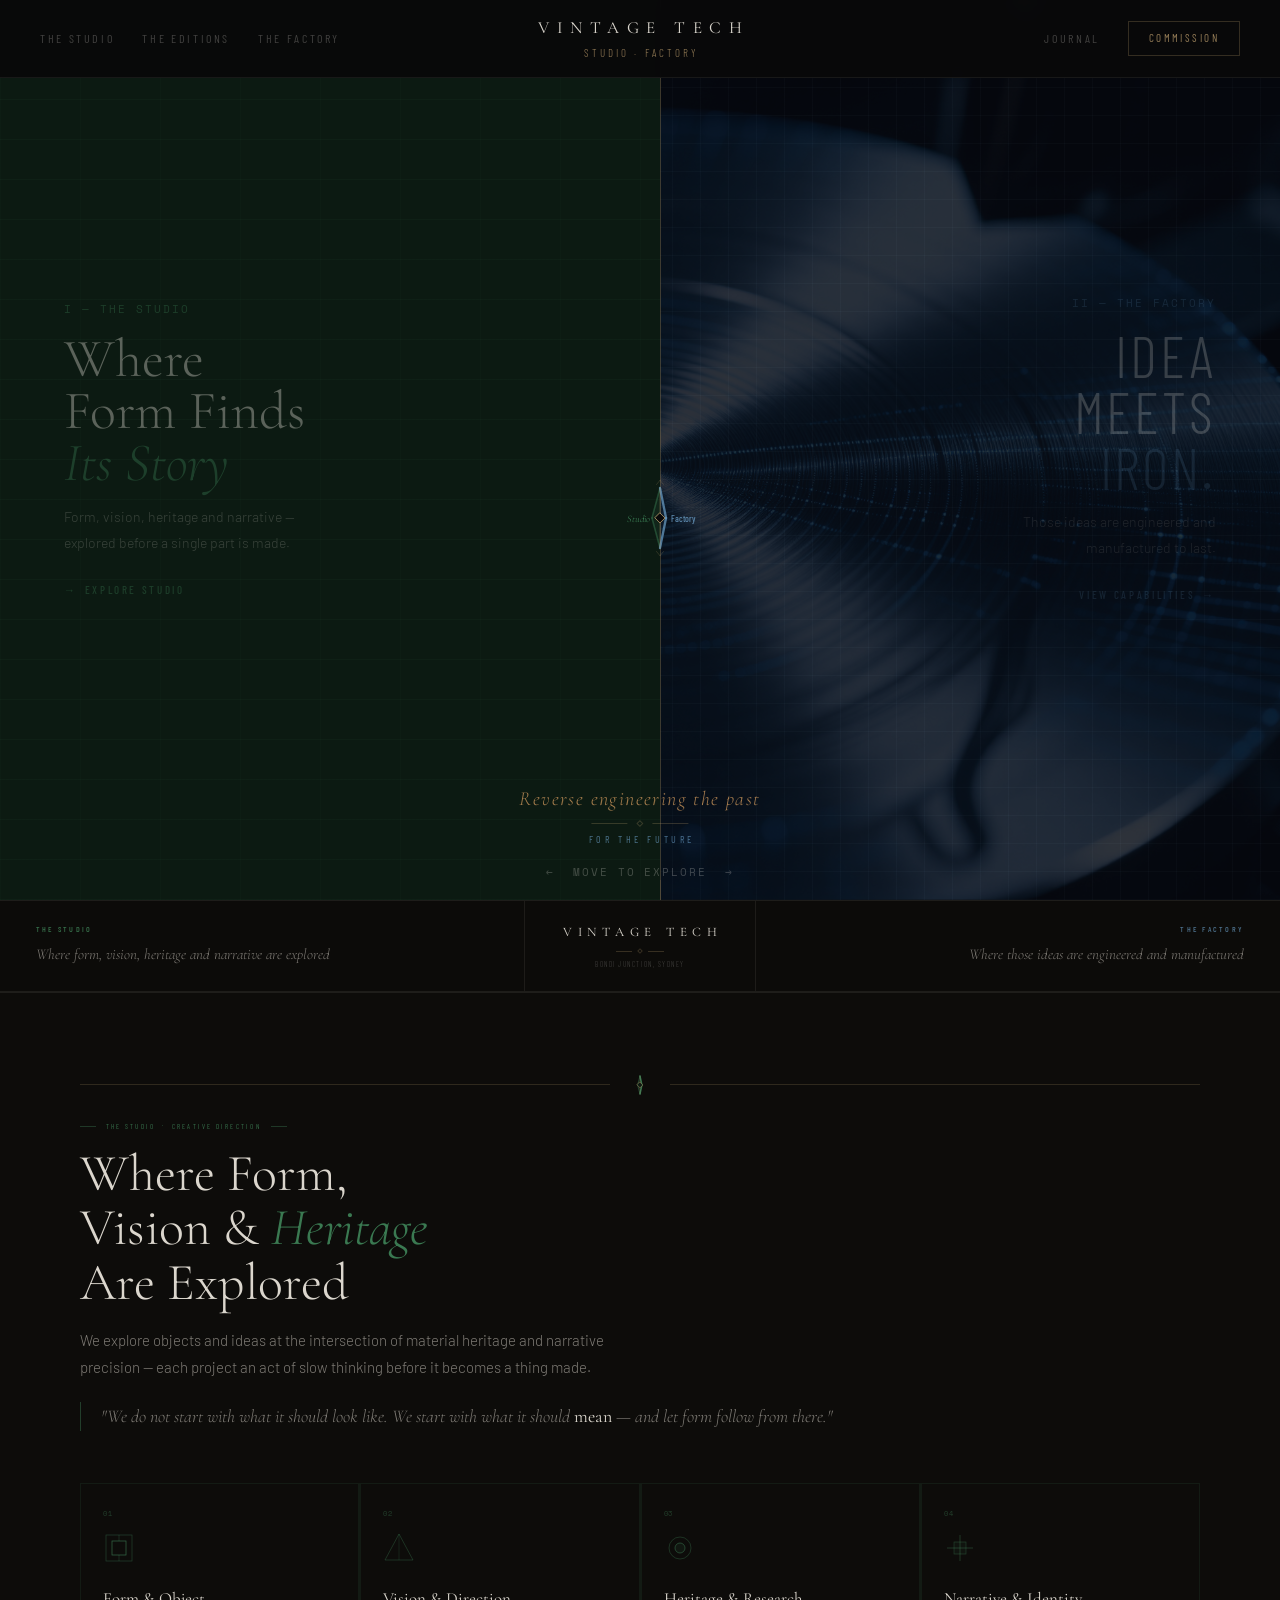
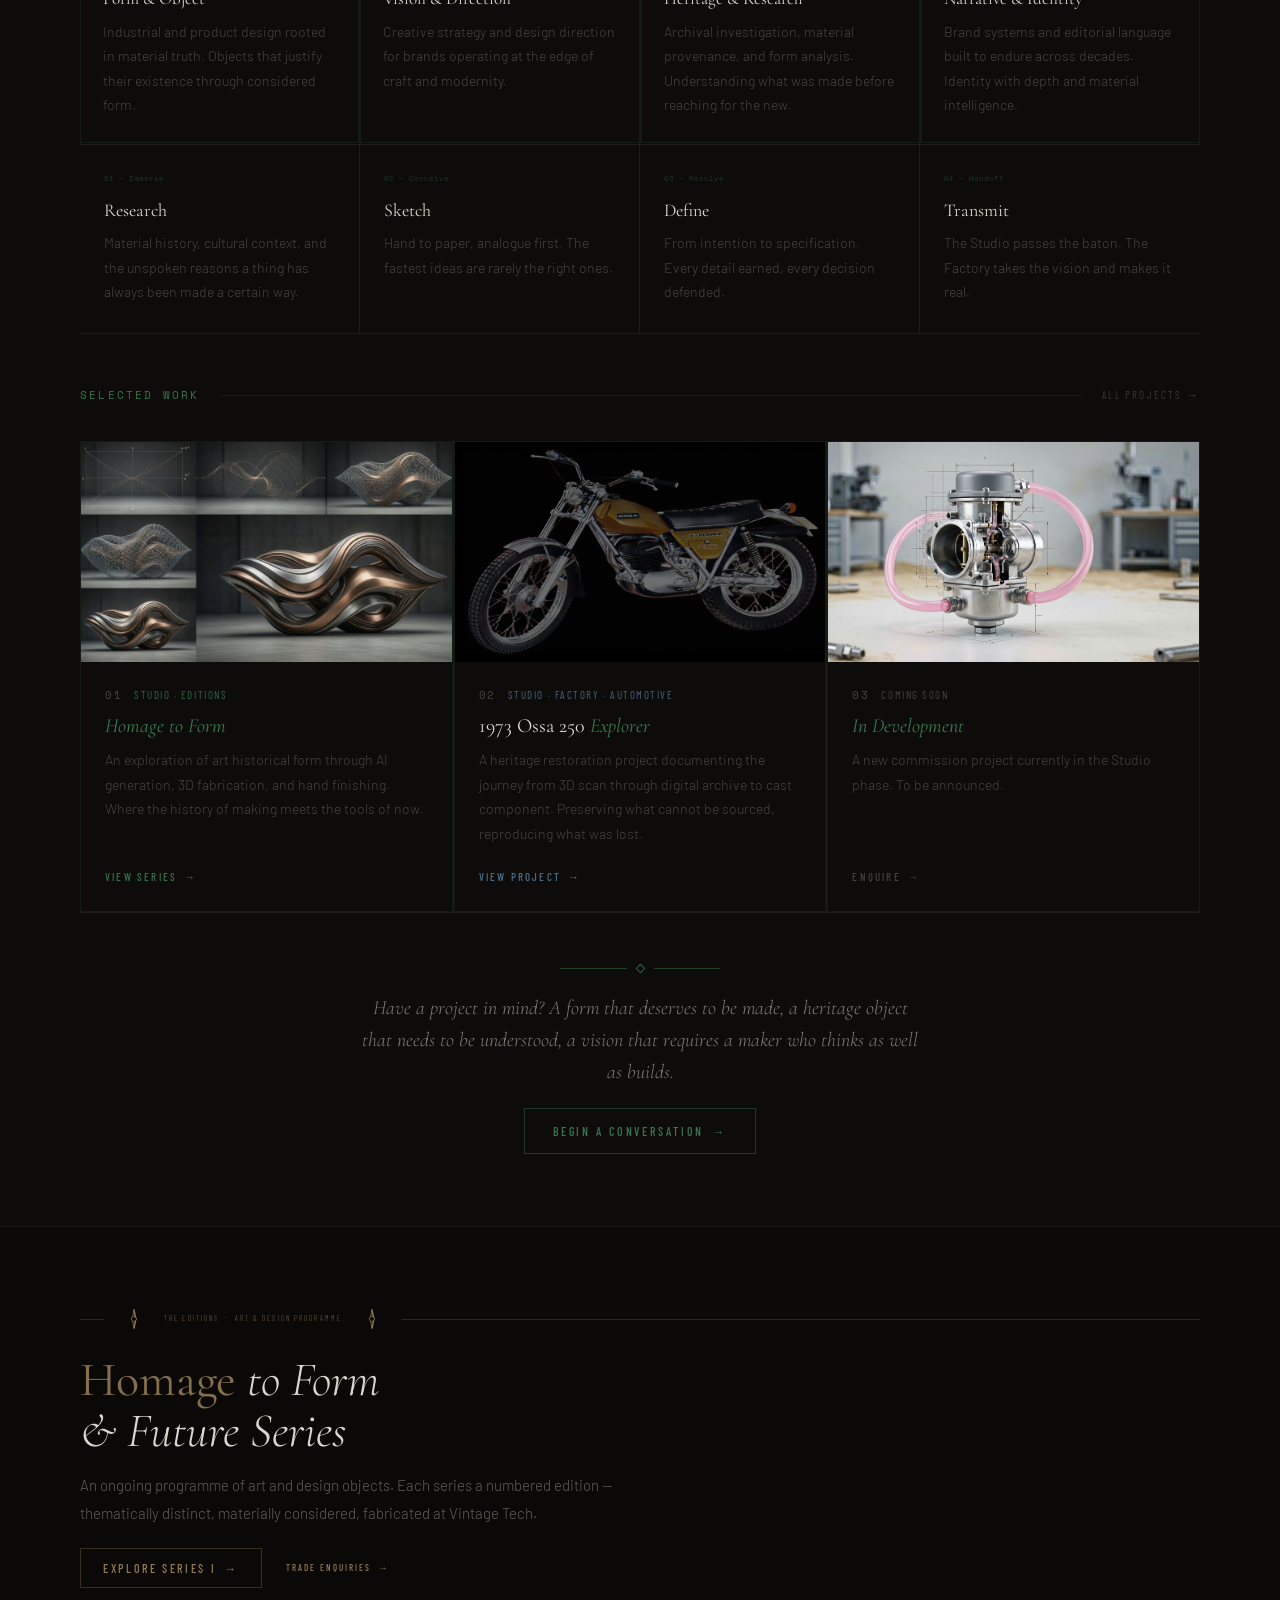
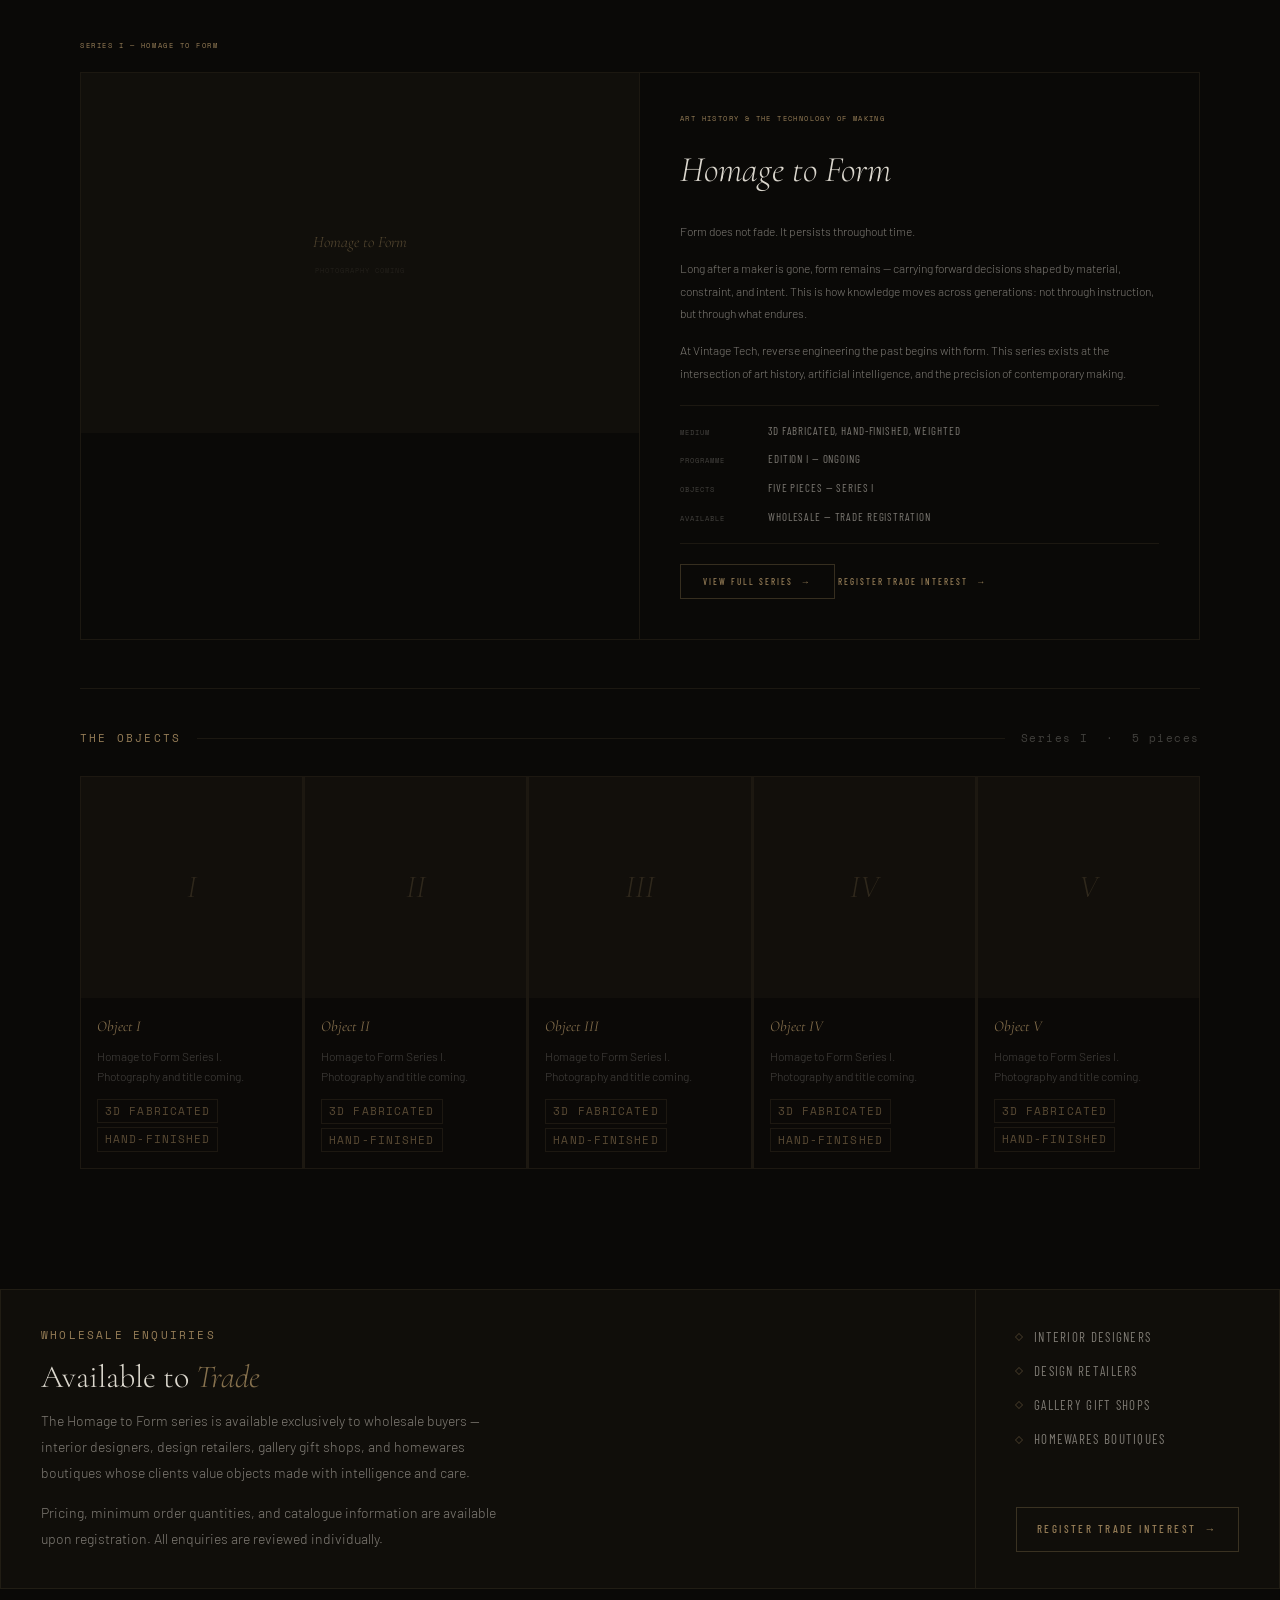
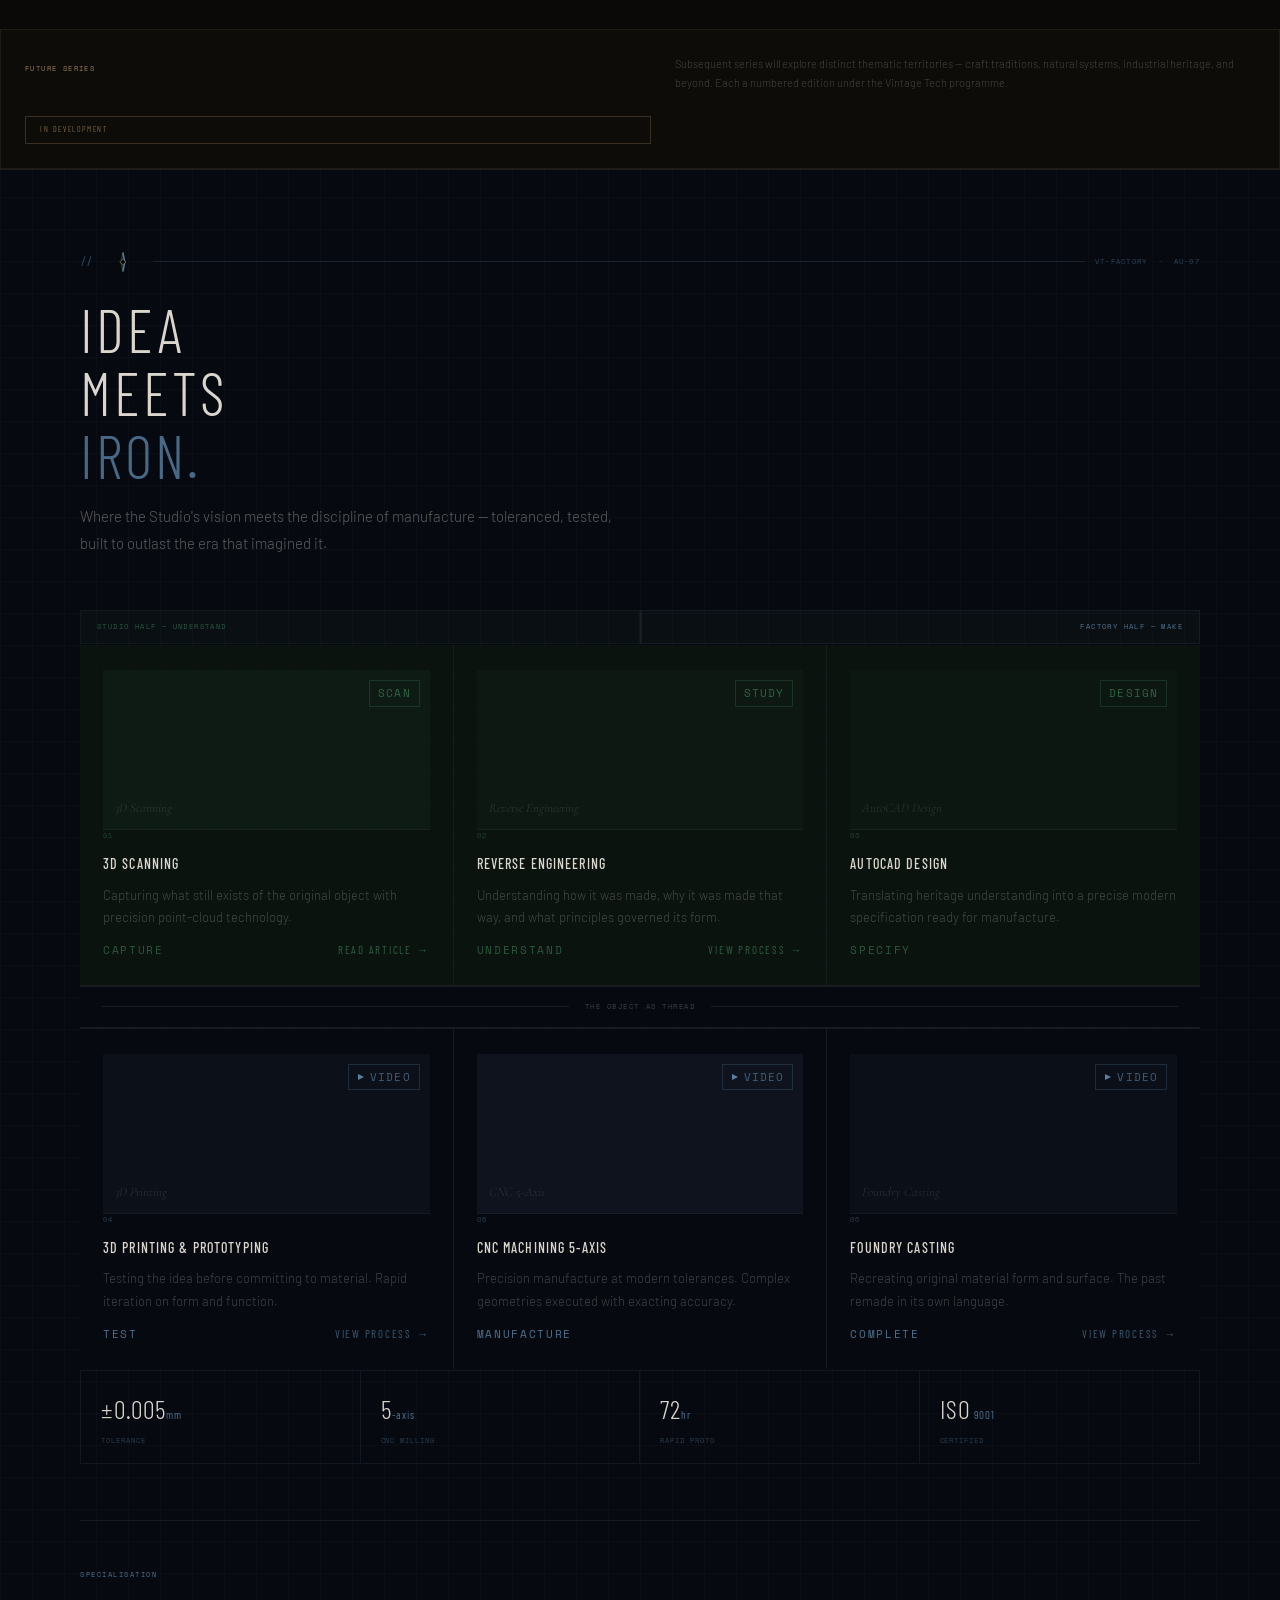
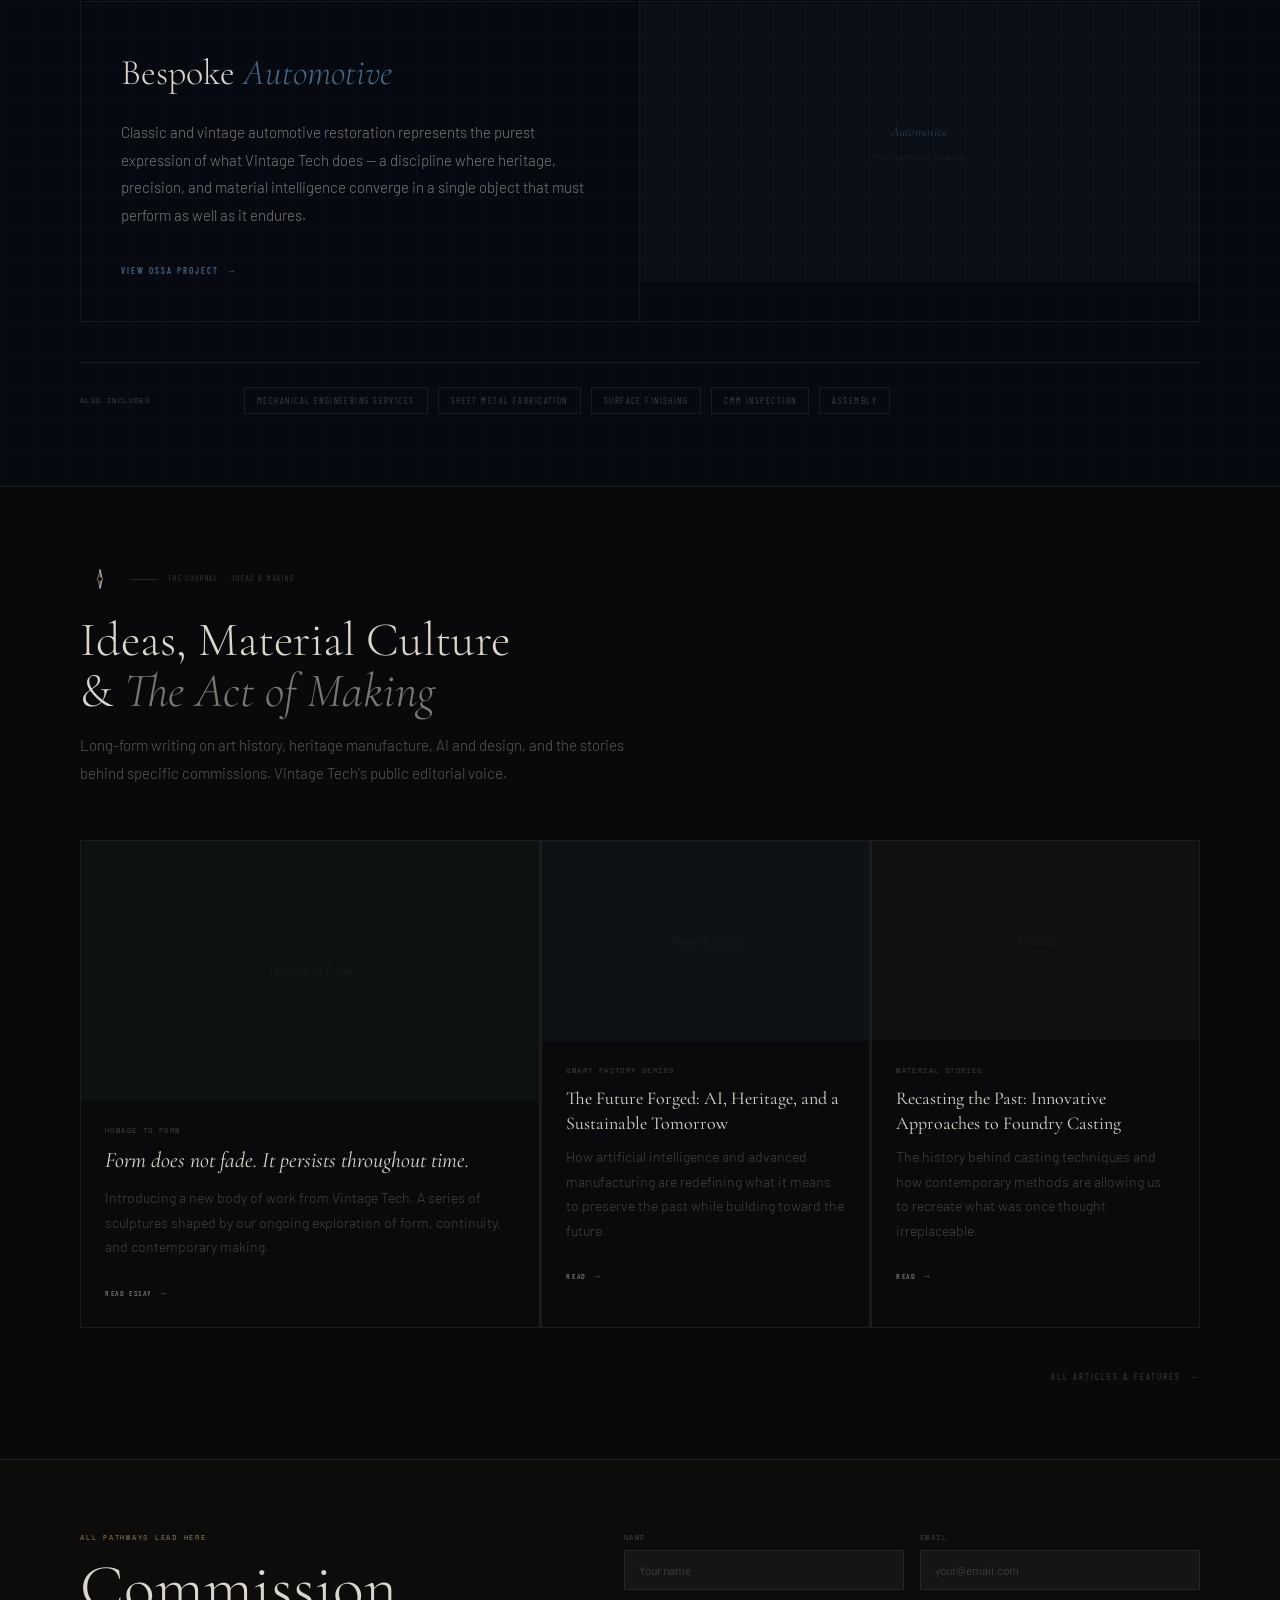
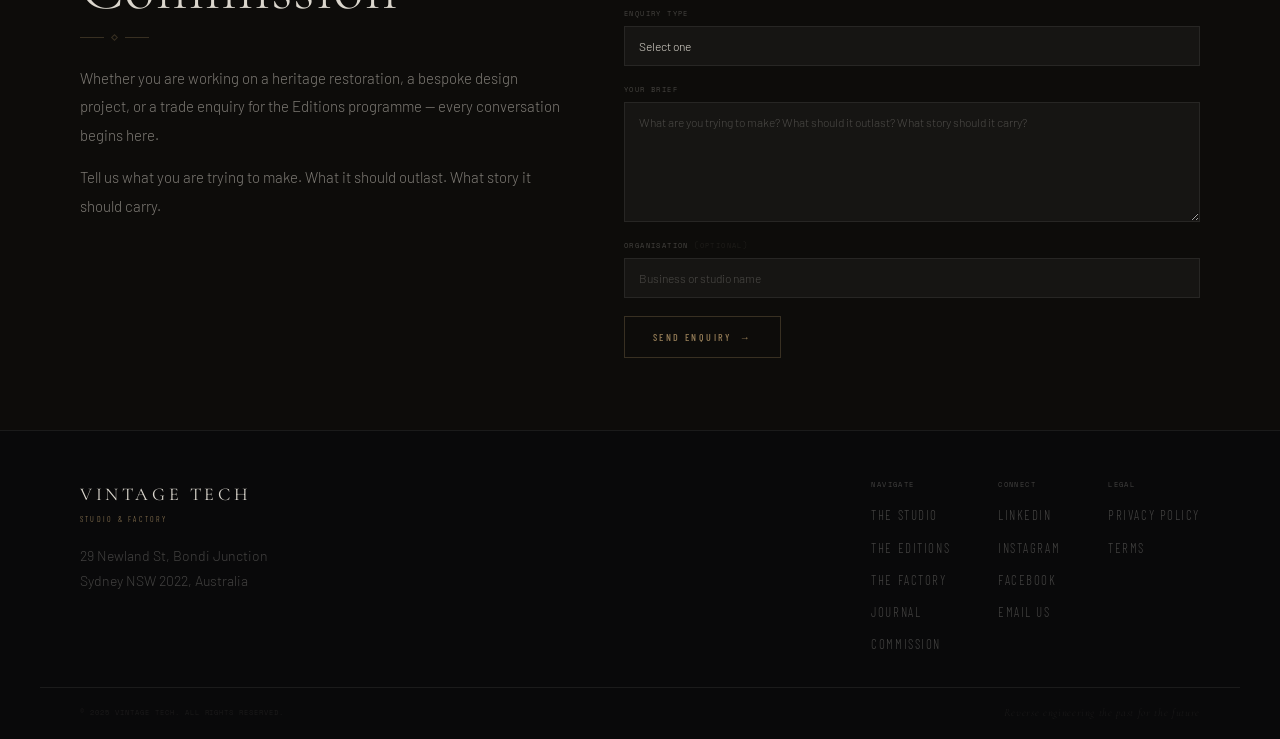
==== commit e8d48276: "Update index.html" ====
--- a/index.html
+++ b/index.html
@@ -1685,7 +1685,6 @@
 
          <div class="sw-card">
             <div class="sw-card-img" style="background-image:url('assets/placeholder-develop.jpg');background-size:cover;background-position:center;background-repeat:no-repeat;"></div>
-            </div>
             <div class="sw-card-body">
               <div class="sw-card-meta">
                 <span class="sw-card-num">03</span>
